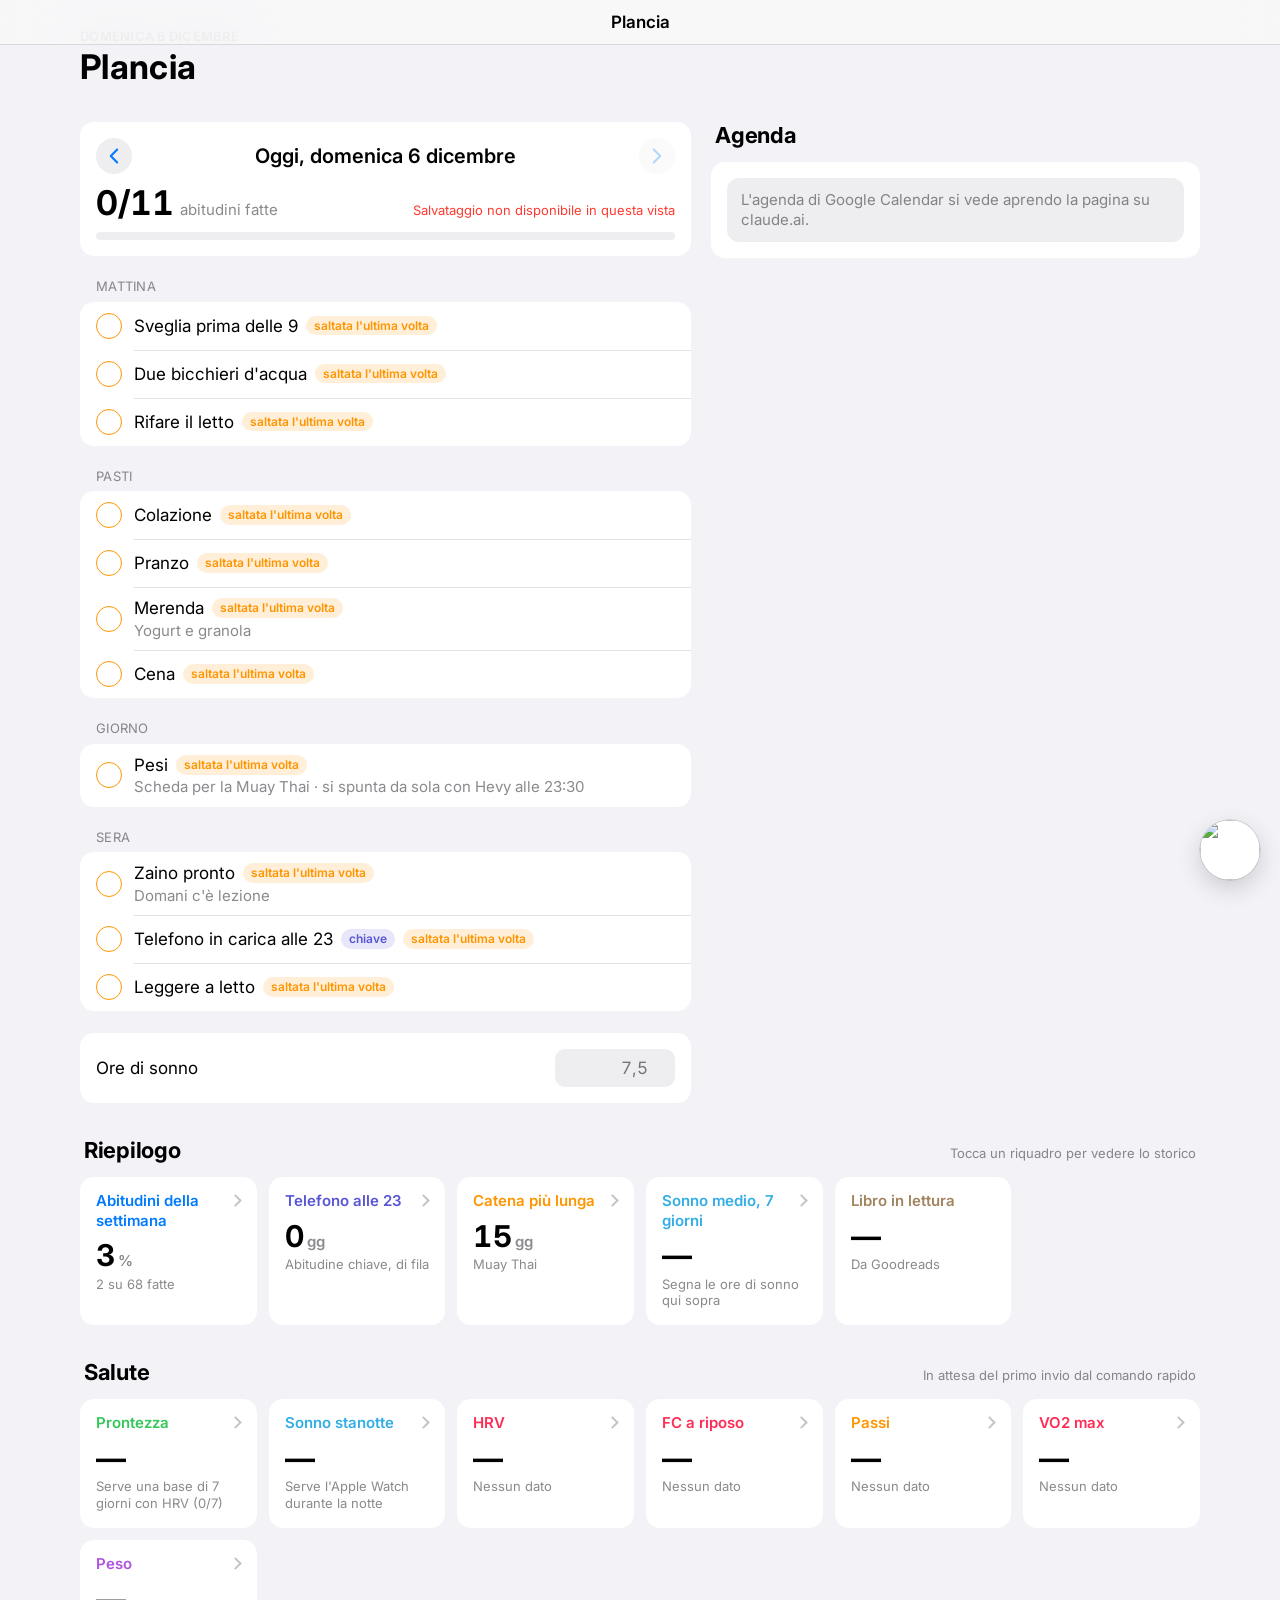
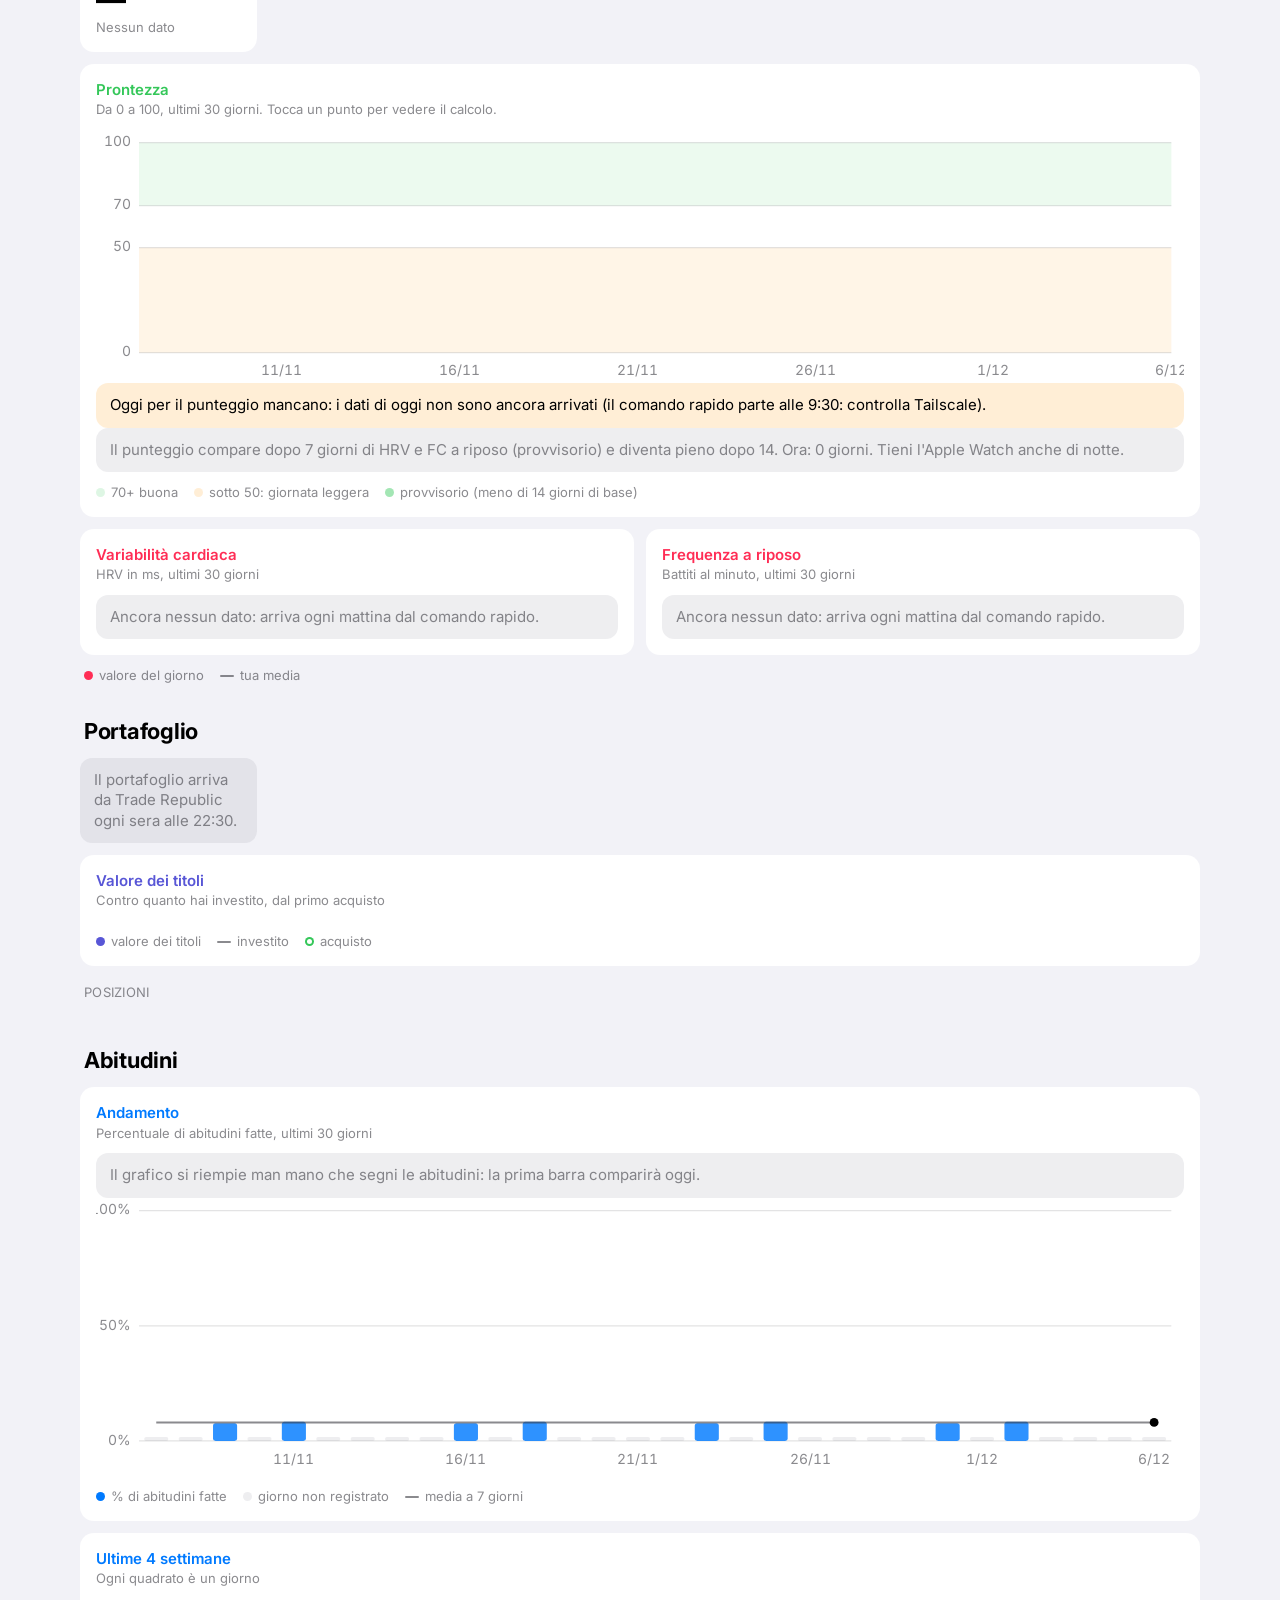
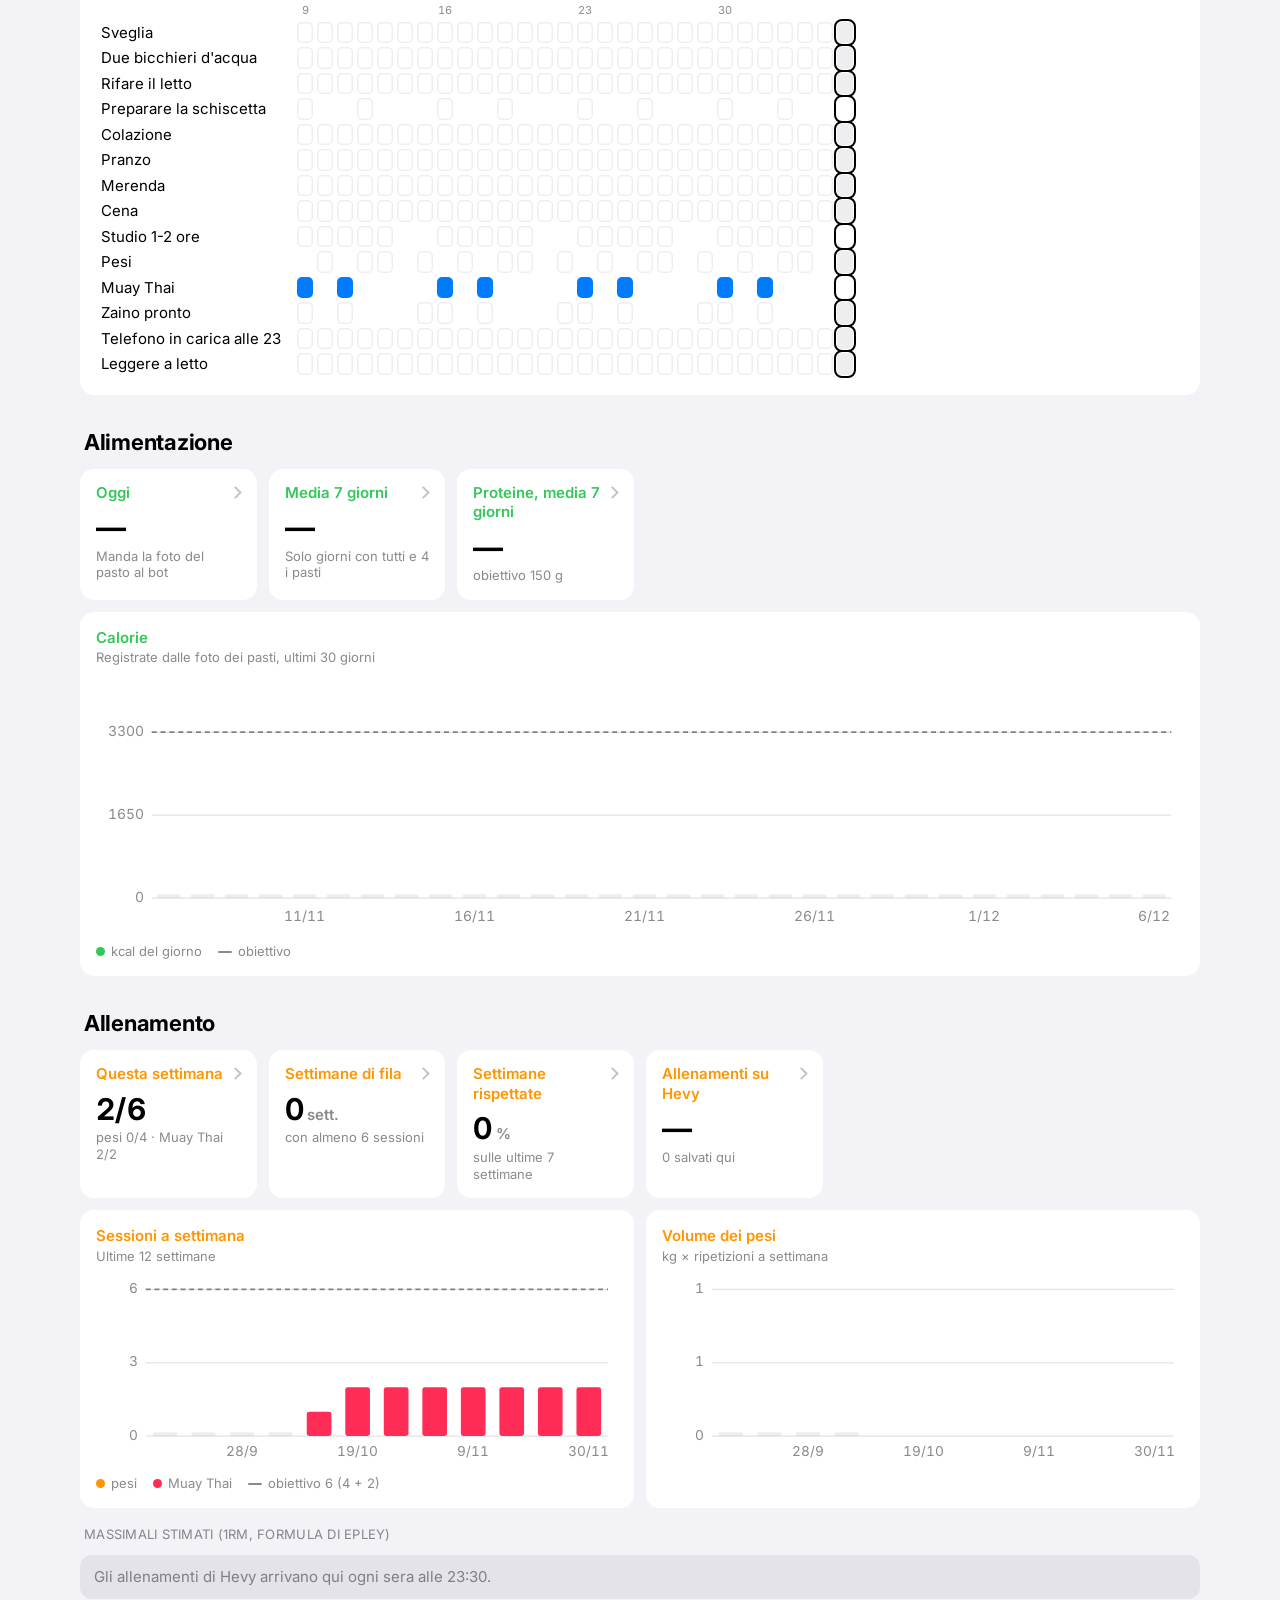
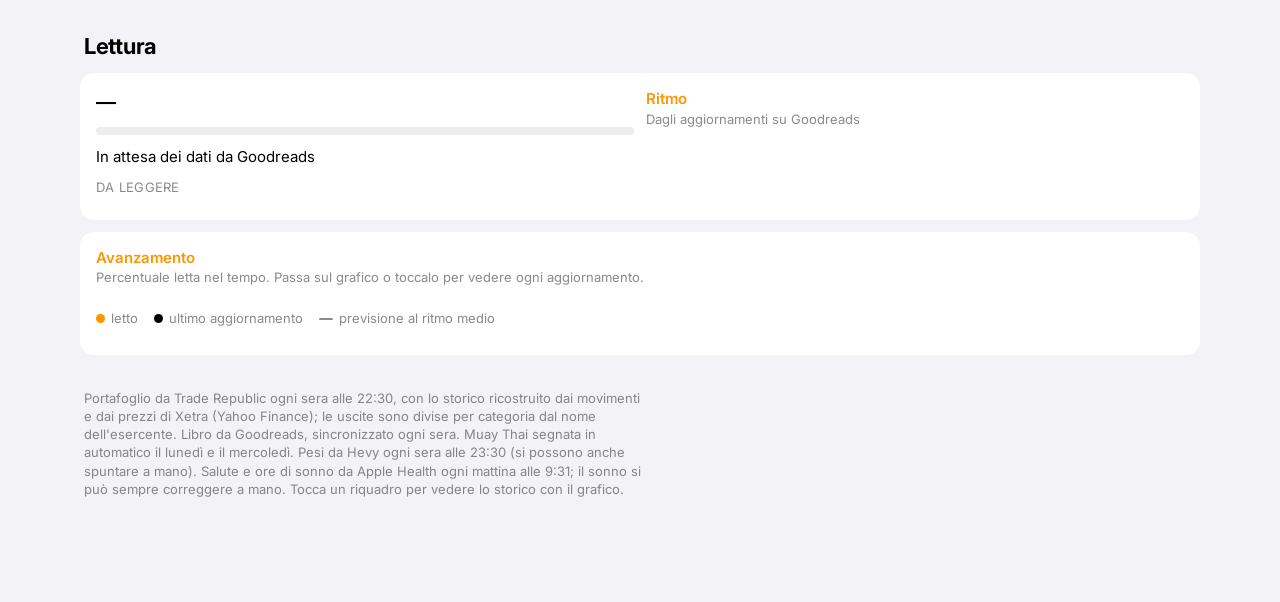
==== server/plancia-sorgente.html @ dc30fe70 "Daneel: iPhone PWA for Claude Code on your own server Chat with streaming, voice, photos, subagents " ====
<!doctype html><html><head><meta charset=utf8><meta name=viewport content="width=device-width,initial-scale=1,viewport-fit=cover"><style>:root{color-scheme:light;box-sizing:border-box;padding-top:env(safe-area-inset-top,0px);padding-bottom:env(safe-area-inset-bottom,0px)}html{scroll-padding-top:env(safe-area-inset-top,0px)}body{margin:0;padding:0;font:14px -apple-system,BlinkMacSystemFont,sans-serif;background:#fff;color:#000}img{max-width:100%}[hidden]:not([hidden=until-found i]){display:none!important}</style></head><body>
<title>Plancia di Gabriele</title>
<meta name="claude:viewport-fit-sides" content="cover">
<link rel="preconnect" href="https://fonts.googleapis.com">
<link rel="preconnect" href="https://fonts.gstatic.com" crossorigin>
<link rel="stylesheet" href="https://fonts.googleapis.com/css2?family=Inter:opsz,wght@14..32,400..700&display=swap">
<style>
/* Layout: iOS "inset grouped" style. Large title, then a section header in Title 2 above each group of
   white cards on the grey grouped background. Each section takes the colour of its Health category. */
:root{
  /* Apple system colours (HIG), light */
  --blue:#007AFF; --green:#34C759; --orange:#FF9500; --red:#FF3B30; --pink:#FF2D55;
  --indigo:#5856D6; --cyan:#32ADE6; --teal:#30B0C7; --brown:#A2845E; --purple:#AF52DE;
  --bg:#F2F2F7;                    /* systemGroupedBackground */
  --surface:#FFFFFF;               /* secondarySystemGroupedBackground */
  --ink:#000000;                   /* label */
  --muted:rgba(60,60,67,.6);       /* secondaryLabel */
  --tertiary:rgba(60,60,67,.3);    /* tertiaryLabel */
  --sep:rgba(60,60,67,.29);        /* separator */
  --line:rgba(60,60,67,.14);       /* chart grid */
  --fill:rgba(118,118,128,.12);    /* tertiarySystemFill */
  --empty:rgba(118,118,128,.12);
  --hover:rgba(118,118,128,.06);
  --bar:rgba(249,249,249,.8);      /* navigation bar material */
  --on-tint:#FFFFFF; --shadow:rgba(0,0,0,.16);
  --accent:var(--blue); --warn:var(--orange);
  --accent-soft:color-mix(in srgb,var(--accent) 16%,transparent);
  --warn-soft:color-mix(in srgb,var(--warn) 16%,transparent);
  /* San Francisco on Apple devices; Inter (closest metrics) elsewhere */
  --f-text:-apple-system,BlinkMacSystemFont,"SF Pro Text","Inter","Segoe UI",system-ui,sans-serif;
  --f-display:-apple-system,BlinkMacSystemFont,"SF Pro Display","Inter","Segoe UI",system-ui,sans-serif;
  --f-rounded:ui-rounded,"SF Pro Rounded",-apple-system,BlinkMacSystemFont,"Inter","Segoe UI",system-ui,sans-serif;
  /* Dynamic Type, size "Large" (default) */
  --t-large:34px; --t-title2:22px; --t-title3:20px; --t-body:17px; --t-callout:16px; --t-sub:15px; --t-foot:13px; --t-cap:12px; --t-cap2:11px;
  --r-card:14px;
}
@media (prefers-color-scheme: dark){:root:not([data-theme="light"]){
  --blue:#0A84FF; --green:#30D158; --orange:#FF9F0A; --red:#FF453A; --pink:#FF375F;
  --indigo:#5E5CE6; --cyan:#64D2FF; --teal:#40CBE0; --brown:#AC8E68; --purple:#BF5AF2;
  --bg:#000000; --surface:#1C1C1E; --ink:#FFFFFF; --muted:rgba(235,235,245,.6); --tertiary:rgba(235,235,245,.3);
  --sep:rgba(84,84,88,.65); --line:rgba(84,84,88,.5); --fill:rgba(118,118,128,.24); --empty:rgba(118,118,128,.24);
  --hover:rgba(118,118,128,.14); --bar:rgba(22,22,24,.78); --on-tint:#FFFFFF; color-scheme:dark}}
:root[data-theme="dark"]{
  --blue:#0A84FF; --green:#30D158; --orange:#FF9F0A; --red:#FF453A; --pink:#FF375F;
  --indigo:#5E5CE6; --cyan:#64D2FF; --teal:#40CBE0; --brown:#AC8E68; --purple:#BF5AF2;
  --bg:#000000; --surface:#1C1C1E; --ink:#FFFFFF; --muted:rgba(235,235,245,.6); --tertiary:rgba(235,235,245,.3);
  --sep:rgba(84,84,88,.65); --line:rgba(84,84,88,.5); --fill:rgba(118,118,128,.24); --empty:rgba(118,118,128,.24);
  --hover:rgba(118,118,128,.14); --bar:rgba(22,22,24,.78); --on-tint:#FFFFFF; color-scheme:dark}

/* category tints: charts and legends read --accent / --warn, so a section recolours by setting them */
.tint-blue{--accent:var(--blue)} .tint-green{--accent:var(--green)} .tint-pink{--accent:var(--pink)}
.tint-orange{--accent:var(--orange)} .tint-brown{--accent:var(--brown)} .tint-cyan{--accent:var(--cyan)}
.tint-gym{--accent:var(--orange); --warn:var(--pink)}
.tint-indigo{--accent:var(--indigo); --warn:var(--muted)}
[class*="tint-"]{--accent-soft:color-mix(in srgb,var(--accent) 16%,transparent); --warn-soft:color-mix(in srgb,var(--warn) 16%,transparent)}

body{background:var(--bg);color:var(--ink);font-family:var(--f-text);font-size:var(--t-body);line-height:1.3;-webkit-font-smoothing:antialiased;-webkit-tap-highlight-color:transparent}
.wrap{max-width:1120px;margin:0 auto;padding-left:max(16px,env(safe-area-inset-left,0px));padding-right:max(16px,env(safe-area-inset-right,0px));padding-block:20px 104px;display:grid;gap:34px}
h1,h2,h3{font-family:var(--f-display);margin:0;text-wrap:balance}
h1{font-size:var(--t-large);font-weight:700;letter-spacing:.011em;line-height:1.2}
h2{font-size:var(--t-title2);font-weight:700;letter-spacing:-.012em;line-height:1.27}
.eyebrow{font-size:var(--t-foot);color:var(--muted);font-weight:400;text-transform:uppercase;letter-spacing:.02em}
.mono{font-variant-numeric:tabular-nums}
.muted{color:var(--muted)}
button,input{font:inherit;color:inherit}
:focus-visible{outline:3px solid color-mix(in srgb,var(--blue) 60%,transparent);outline-offset:2px;border-radius:8px}
@media (prefers-reduced-motion:reduce){*{transition:none!important;animation:none!important}}

/* navigation bar that appears when the large title scrolls away */
.navbar{position:fixed;inset:0 0 auto;z-index:20;padding-top:env(safe-area-inset-top,0px);padding-left:max(16px,env(safe-area-inset-left,0px));padding-right:max(16px,env(safe-area-inset-right,0px));
  display:flex;justify-content:center;background:var(--bar);-webkit-backdrop-filter:saturate(180%) blur(20px);backdrop-filter:saturate(180%) blur(20px);
  box-shadow:0 .5px 0 var(--sep);opacity:0;pointer-events:none;transition:opacity .2s}
.navbar.on{opacity:1}
.navbar span{line-height:44px;font-size:var(--t-body);font-weight:600}

header.top{display:grid;gap:2px;padding-top:8px}
header.top .kicker{font-size:var(--t-foot);font-weight:600;color:var(--muted);text-transform:uppercase;letter-spacing:.02em}

/* sections: header outside, cards inside */
.sec{display:grid;gap:12px;min-width:0}
.sec-head{display:flex;justify-content:space-between;align-items:baseline;gap:12px;flex-wrap:wrap;padding-inline:4px}
.card{background:var(--surface);border-radius:var(--r-card);padding:16px;display:grid;gap:12px;align-content:start;min-width:0}
.card-title{display:grid;gap:2px}
.card-title b{font-size:var(--t-sub);font-weight:600;color:var(--accent)}
.card-title span{font-size:var(--t-foot);color:var(--muted)}
.grid2{display:grid;grid-template-columns:minmax(0,1fr) minmax(0,1fr);gap:12px}
@media (max-width:720px){.grid2{grid-template-columns:1fr}}
.panel-head{display:flex;justify-content:space-between;align-items:baseline;gap:12px;flex-wrap:wrap}

/* today */
.grid-today{display:grid;grid-template-columns:minmax(0,1.25fr) minmax(0,1fr);gap:20px;align-items:start}
@media (max-width:820px){.grid-today{grid-template-columns:1fr}}
.col{display:grid;gap:22px;min-width:0}
.daybar{display:flex;align-items:center;gap:8px}
.daybar .date{font-family:var(--f-display);font-size:var(--t-title3);font-weight:600;flex:1;min-width:0;text-align:center;text-wrap:balance}
.nav{border:0;background:var(--fill);color:var(--blue);border-radius:50%;width:36px;height:36px;cursor:pointer;display:grid;place-items:center;flex:none}
.nav:disabled{opacity:.3;cursor:default}
.nav:not(:disabled):active{transform:scale(.94)}
.today-btn{border:0;background:color-mix(in srgb,var(--blue) 15%,transparent);color:var(--blue);border-radius:999px;padding:7px 14px;cursor:pointer;font-size:var(--t-sub);font-weight:600;flex:none}
.score{display:flex;align-items:baseline;gap:6px}
.score .big{font-family:var(--f-rounded);font-size:var(--t-large);font-weight:700;line-height:1;font-variant-numeric:tabular-nums}
.score .muted{font-size:var(--t-sub)}
.meter{height:8px;border-radius:4px;background:var(--empty);overflow:hidden}
.meter span{display:block;height:100%;border-radius:4px;background:var(--accent);transition:width .35s cubic-bezier(.2,.8,.2,1)}

/* habits: Reminders-style inset grouped lists */
#habits{display:grid;gap:22px}
.group{display:grid}
.group > .eyebrow{padding:0 16px 7px}
.habit{position:relative;display:grid;grid-template-columns:26px minmax(0,1fr) auto;gap:12px;align-items:center;min-height:48px;padding:10px 16px;
  border:0;border-radius:0;background:var(--surface);cursor:pointer;user-select:none;text-align:left;width:100%;font-size:var(--t-body)}
.group > .eyebrow + .habit{border-top-left-radius:var(--r-card);border-top-right-radius:var(--r-card)}
.group > .habit:last-child{border-bottom-left-radius:var(--r-card);border-bottom-right-radius:var(--r-card)}
.habit + .habit::before{content:"";position:absolute;top:0;left:54px;right:0;height:1px;background:var(--sep);transform:scaleY(.5);transform-origin:top}
@media (hover:hover){.habit:hover{background:color-mix(in srgb,var(--surface) 94%,var(--ink))}}
.habit:active{background:color-mix(in srgb,var(--surface) 88%,var(--ink))}
.habit .box{width:24px;height:24px;border-radius:50%;border:1.5px solid var(--tertiary);display:grid;place-items:center;transition:background .15s,border-color .15s,transform .15s}
.habit[aria-pressed="true"] .box{background:var(--blue);border-color:var(--blue);animation:pop .25s ease-out}
.habit[aria-pressed="true"] .box::after{content:"";width:6px;height:11px;border:solid var(--on-tint);border-width:0 2.2px 2.2px 0;transform:translate(0,-1px) rotate(45deg)}
.habit[aria-pressed="true"] .lbl{color:var(--muted)}
@keyframes pop{50%{transform:scale(1.15)}}
.habit .lbl{min-width:0}
.habit .lbl small{display:block;color:var(--muted);font-size:var(--t-sub);margin-top:1px}
.habit .streak{font-size:var(--t-sub);color:var(--muted);white-space:nowrap;font-variant-numeric:tabular-nums}
.habit.twice .box{border-color:var(--orange)}
.flag{display:inline-block;font-size:var(--t-cap);font-weight:600;color:var(--orange);background:color-mix(in srgb,var(--orange) 15%,transparent);padding:2px 8px;border-radius:999px;margin-left:8px;white-space:nowrap;vertical-align:2px}
.tag-key{display:inline-block;font-size:var(--t-cap);font-weight:600;color:var(--indigo);background:color-mix(in srgb,var(--indigo) 14%,transparent);padding:2px 8px;border-radius:999px;margin-left:8px;vertical-align:2px}

.inputs{display:grid;gap:4px}
.field{display:grid;grid-template-columns:minmax(0,1fr) 120px;align-items:center;gap:4px 12px}
.field label{font-size:var(--t-body)}
.field input{box-sizing:border-box;border:0;background:var(--fill);border-radius:10px;padding:8px 12px;width:100%;text-align:right;font-variant-numeric:tabular-nums}
.field small{grid-column:1/-1;font-size:var(--t-foot);color:var(--muted)}
.field small:empty{display:none}

/* agenda: Calendar-style day list */
.agenda{display:grid;max-height:560px;overflow:auto}
.ev{position:relative;display:grid;grid-template-columns:62px minmax(0,1fr);gap:10px;padding:10px 4px;text-decoration:none;color:inherit;border-radius:10px}
.ev + .ev::before{content:"";position:absolute;top:0;left:76px;right:0;height:1px;background:var(--sep);transform:scaleY(.5)}
@media (hover:hover){.ev:hover{background:var(--hover)}}
.ev .t{font-size:var(--t-sub);color:var(--muted);padding-top:1px;font-variant-numeric:tabular-nums;text-align:right}
.ev .s{min-width:0;overflow-wrap:anywhere;font-weight:600;font-size:var(--t-sub);border-left:3px solid var(--blue);padding-left:10px}
.ev .s small{display:block;color:var(--muted);font-size:var(--t-foot);font-weight:400;margin-top:1px}
.ev.past{opacity:.45}
.ev.now{background:color-mix(in srgb,var(--blue) 12%,transparent)}
.ev.now .t{color:var(--blue);font-weight:600}
.note{font-size:var(--t-sub);color:var(--muted);background:var(--fill);border-radius:12px;padding:12px 14px;margin:0;line-height:1.35}
.note.warn{color:var(--ink);background:var(--warn-soft)}
.note button{margin-top:8px;border:0;background:color-mix(in srgb,var(--blue) 15%,transparent);color:var(--blue);font-weight:600;border-radius:999px;padding:6px 14px;cursor:pointer}

/* summary tiles: Health "Riepilogo" cards */
.tiles{display:grid;grid-template-columns:repeat(auto-fill,minmax(168px,1fr));gap:12px}
.tile{--tint:var(--accent);background:var(--surface);border-radius:var(--r-card);padding:14px 16px 16px;display:grid;gap:4px;align-content:start;min-width:0}
.tile .eyebrow{text-transform:none;letter-spacing:0;font-size:var(--t-sub);font-weight:600;color:var(--tint)}
.tile .v{display:flex;align-items:baseline;gap:3px;flex-wrap:wrap;margin-top:6px}
.tile .num{font-family:var(--f-rounded);font-size:30px;font-weight:700;line-height:1.05;font-variant-numeric:tabular-nums;letter-spacing:.01em}
.tile .unit{font-family:var(--f-rounded);font-size:var(--t-sub);font-weight:600;color:var(--muted)}
.tile .d{font-size:var(--t-foot);color:var(--muted);overflow-wrap:anywhere}
.tile .d.good{color:var(--green)} .tile .d.bad{color:var(--orange)}

.calc{display:grid;gap:10px;background:var(--fill);border-radius:12px;padding:12px 14px}
.calc:empty{display:none}
.calc table{border-collapse:collapse;font-size:var(--t-foot);width:100%;font-variant-numeric:tabular-nums}
.calc th,.calc td{text-align:right;padding:6px 8px;border-bottom:.5px solid var(--sep);white-space:nowrap}
.calc th:first-child,.calc td:first-child{text-align:left}
.calc th{font-weight:600;color:var(--muted);font-size:var(--t-cap)}
.calc .tot td{font-weight:700;border-bottom:none}
.calc .pos{color:var(--green)} .calc .neg{color:var(--orange)}
.calc-wrap{overflow-x:auto}
#readChart circle.hit{cursor:pointer}

.chart-wrap{overflow-x:auto}
.chart-wrap svg text, .heat svg text{fill:var(--muted);font-family:var(--f-text);font-size:var(--t-cap2);font-variant-numeric:tabular-nums}
.legend{display:flex;gap:6px 16px;flex-wrap:wrap;font-size:var(--t-foot);color:var(--muted)}
.legend i{display:inline-block;width:9px;height:9px;border-radius:50%;margin-right:6px;vertical-align:0}

.heat{overflow-x:auto}
.heat table{border-collapse:separate;border-spacing:4px;font-size:var(--t-sub)}
.heat th{font-weight:400;text-align:left;padding-right:12px;white-space:nowrap;color:var(--ink)}
.heat td{width:16px;height:16px;min-width:16px;border-radius:5px;background:var(--empty);padding:0}
.heat td.done{background:var(--accent)}
.heat td.miss{background:transparent;box-shadow:inset 0 0 0 1.5px var(--fill)}
.heat td.na{background:transparent}
.heat td.sel{outline:2px solid var(--ink);outline-offset:1px}
.heat thead td{background:transparent;font-size:var(--t-cap2);color:var(--muted);text-align:center;height:auto;font-variant-numeric:tabular-nums}

.title{font-family:var(--f-display);font-size:var(--t-title3);font-weight:600}
.bar{height:8px;border-radius:4px;background:var(--empty);overflow:hidden}
.bar span{display:block;height:100%;border-radius:4px;background:var(--accent)}
.queue{display:flex;flex-wrap:wrap;gap:6px}
.queue span{font-size:var(--t-foot);background:var(--fill);border-radius:999px;padding:4px 10px;color:var(--ink)}
.status{font-size:var(--t-foot);color:var(--muted)}
.status.err{color:var(--red)}
.food{display:grid;gap:10px}
.food:empty{display:none}
.food .row{display:flex;justify-content:space-between;gap:10px;align-items:baseline;flex-wrap:wrap;font-size:var(--t-sub)}
.food .row .eyebrow{text-transform:none;letter-spacing:0;font-size:var(--t-sub);font-weight:600;color:var(--green)}
.food .meter span{background:var(--green)}
.food .meals{display:grid;gap:4px;font-size:var(--t-foot);color:var(--muted)}
.food .meals div{display:flex;justify-content:space-between;gap:10px}
.food .meals span:first-child{min-width:0;overflow-wrap:anywhere}
.lifts{display:grid;grid-template-columns:repeat(auto-fill,minmax(240px,1fr));gap:12px}
.lift{background:var(--surface);border-radius:var(--r-card);padding:12px 16px;display:grid;grid-template-columns:minmax(0,1fr) auto;gap:2px 10px;align-items:center}
.lift .n{font-weight:600;font-size:var(--t-sub);overflow-wrap:anywhere}
.lift .k{font-family:var(--f-rounded);font-weight:700;font-size:var(--t-title3);text-align:right;font-variant-numeric:tabular-nums}
.lift .s{font-size:var(--t-foot);color:var(--muted)}
.lift .up{color:var(--green)} .lift .down{color:var(--orange)}
.lifts .note{grid-column:1/-1}
footer{font-size:var(--t-foot);color:var(--muted);padding-inline:4px;line-height:1.4;max-width:70ch}

/* floating button of the Telegram bot, bottom right, and its panel */
.fab{position:fixed;z-index:30;right:calc(20px + env(safe-area-inset-right,0px));bottom:calc(20px + env(safe-area-inset-bottom,0px));
  width:60px;height:60px;border-radius:50%;border:0;padding:0;cursor:pointer;overflow:hidden;background:var(--surface);
  box-shadow:0 8px 24px var(--shadow),0 0 0 .5px var(--sep);transition:transform .2s cubic-bezier(.2,.8,.2,1)}
.fab img{width:100%;height:100%;display:block}
.fab:active{transform:scale(.92)}
.fab[aria-expanded="true"]{transform:scale(.92)}
.chat{position:fixed;z-index:31;right:calc(20px + env(safe-area-inset-right,0px));bottom:calc(92px + env(safe-area-inset-bottom,0px));width:min(360px,calc(100vw - 40px));
  background:var(--bar);-webkit-backdrop-filter:saturate(180%) blur(24px);backdrop-filter:saturate(180%) blur(24px);
  border-radius:22px;box-shadow:0 16px 48px var(--shadow),0 0 0 .5px var(--sep);padding:16px;display:grid;gap:14px;
  transform-origin:bottom right;animation:sheet .22s cubic-bezier(.2,.8,.2,1)}
@media (max-width:520px){.chat{left:max(12px,env(safe-area-inset-left,0px));right:max(12px,env(safe-area-inset-right,0px));width:auto}}
@keyframes sheet{from{opacity:0;transform:scale(.9) translateY(8px)}}
.chat-head{display:grid;grid-template-columns:44px minmax(0,1fr) 30px;gap:12px;align-items:center}
.chat-head .ava{width:44px;height:44px;border-radius:50%;display:block}
.chat-head b{display:block;font-size:var(--t-body);font-weight:600}
.chat-head span{font-size:var(--t-foot);color:var(--muted)}
.chat .x{width:30px;height:30px;border-radius:50%;border:0;background:var(--fill);color:var(--muted);cursor:pointer;display:grid;place-items:center}
.bubble{margin:0;justify-self:start;max-width:92%;background:var(--fill);border-radius:18px 18px 18px 6px;padding:10px 14px;font-size:var(--t-sub);line-height:1.35}
.cta{display:block;text-align:center;text-decoration:none;background:var(--blue);color:var(--on-tint);font-weight:600;font-size:var(--t-body);border-radius:14px;padding:13px 16px}
.cta:active{opacity:.8}
.chat small{font-size:var(--t-foot);color:var(--muted);text-align:center}

/* tappable tiles open a sheet with the history of that value */
.tile.tap,.lift.tap{cursor:pointer;position:relative;transition:transform .12s}
.tile.tap::after{content:"";position:absolute;top:19px;right:17px;width:7px;height:7px;border:solid var(--tertiary);border-width:2px 2px 0 0;transform:rotate(45deg)}
.tile.tap .eyebrow{padding-right:16px}
.tile.tap:active,.lift.tap:active{transform:scale(.98)}
@media (hover:hover){.tile.tap:hover,.lift.tap:hover{background:color-mix(in srgb,var(--surface) 94%,var(--ink))}}
.sheet-back{position:fixed;inset:0;z-index:40;background:rgba(0,0,0,.4);display:grid;place-items:center;padding:16px;animation:fade .18s ease-out}
@keyframes fade{from{opacity:0}}
.sheet{background:var(--surface);border-radius:20px;width:min(720px,100%);max-height:calc(100dvh - 32px);overflow:auto;padding:18px 18px 20px;display:grid;gap:14px;align-content:start;box-shadow:0 16px 48px var(--shadow);animation:sheet .22s cubic-bezier(.2,.8,.2,1)}
@media (max-width:600px){.sheet-back{place-items:end stretch;padding:0}.sheet{border-radius:20px 20px 0 0;max-height:90dvh;padding-bottom:calc(20px + env(safe-area-inset-bottom,0px))}}
.sheet-head{display:grid;grid-template-columns:minmax(0,1fr) 30px;gap:12px;align-items:start}
.sheet-head h2{color:var(--accent)}
.sheet .x{width:30px;height:30px;border-radius:50%;border:0;background:var(--fill);color:var(--muted);cursor:pointer;display:grid;place-items:center}
.seg{display:flex;background:var(--fill);border-radius:9px;padding:2px;justify-self:start;max-width:100%}
.seg button{border:0;background:transparent;padding:6px 14px;border-radius:7px;font-size:var(--t-foot);font-weight:600;cursor:pointer;color:var(--ink)}
.seg button[aria-pressed="true"]{background:var(--surface);box-shadow:0 1px 3px var(--shadow)}
.stats{display:grid;grid-template-columns:repeat(auto-fit,minmax(118px,1fr));gap:8px}
.stat{background:var(--fill);border-radius:12px;padding:10px 12px;display:grid;gap:2px;min-width:0}
.stat b{font-family:var(--f-rounded);font-size:var(--t-title3);font-weight:700;font-variant-numeric:tabular-nums;overflow-wrap:anywhere}
.stat span{font-size:var(--t-cap);color:var(--muted)}
#detailChart rect.hit{cursor:pointer}
#detailInfo{margin:0}
.pf-tip{position:absolute;top:4px;z-index:2;pointer-events:none;background:var(--surface);border-radius:10px;padding:8px 10px;
  box-shadow:0 4px 16px var(--shadow),0 0 0 .5px var(--sep);display:grid;gap:2px;font-size:var(--t-foot);font-variant-numeric:tabular-nums;white-space:nowrap}
.pf-tip b{font-weight:600;color:var(--ink)} .pf-tip span{color:var(--muted)}
.pf-tip .up{color:var(--green)} .pf-tip .down{color:var(--orange)}

/* money in and out: donut of the spending by category, legend beside it, details in a sheet */
.stat.in b{color:var(--green)} .stat.out b{color:var(--orange)}
.sp-body{display:grid;grid-template-columns:200px minmax(0,1fr);gap:20px;align-items:center}
@media (max-width:560px){.sp-body{grid-template-columns:1fr;justify-items:center}}
#spPie svg{width:200px;height:200px;display:block}
#spPie path,#spPie circle.sl{cursor:pointer;transition:opacity .15s}
@media (hover:hover){#spPie svg:hover path:not(:hover){opacity:.55}}
#spPie .c1{fill:var(--ink);font-family:var(--f-rounded);font-size:22px;font-weight:700;font-variant-numeric:tabular-nums}
#spPie .c2{fill:var(--muted);font-family:var(--f-text);font-size:12px}
.sp-leg{display:grid;width:100%;min-width:0}
.sp-row{display:grid;grid-template-columns:10px minmax(0,1fr) auto 3.2em;gap:10px;align-items:center;padding:7px 6px;border:0;background:none;
  text-align:left;cursor:pointer;border-radius:8px;font-size:var(--t-sub);width:100%;font-variant-numeric:tabular-nums}
@media (hover:hover){.sp-row:hover{background:var(--hover)}}
.sp-row i{width:10px;height:10px;border-radius:50%}
.sp-row span{min-width:0;overflow-wrap:anywhere}
.sp-row .p{color:var(--muted);font-size:var(--t-foot);text-align:right}
.sp-more{justify-self:start}
.sp-list{display:grid}
.sp-list h3{font-size:var(--t-foot);font-weight:400;color:var(--muted);text-transform:uppercase;letter-spacing:.02em;margin:14px 6px 4px}
.sp-cat{border-top:.5px solid var(--sep)}
.sp-cat summary{list-style:none}
.sp-cat summary::-webkit-details-marker{display:none}
.sp-cat summary .sp-row{pointer-events:none}
.sp-cat summary{cursor:pointer;border-radius:8px}
@media (hover:hover){.sp-cat summary:hover{background:var(--hover)}}
.sp-cat[open] summary .p::after{content:" ▴"} .sp-cat:not([open]) summary .p::after{content:" ▾"}
.sp-tx{display:grid;grid-template-columns:3.6em minmax(0,1fr) auto;gap:10px;font-size:var(--t-foot);padding:5px 6px 5px 26px;color:var(--muted);font-variant-numeric:tabular-nums}
.sp-tx b{font-weight:400;color:var(--ink);overflow-wrap:anywhere}
.sp-tx .pos{color:var(--green)}
.sp-month summary{padding:10px 6px 4px}
.sp-mhead{display:flex;justify-content:space-between;align-items:baseline;gap:10px;flex-wrap:wrap;font-size:var(--t-sub)}
.sp-month[open] .sp-mhead b::after{content:" ▴";color:var(--muted)} .sp-month:not([open]) .sp-mhead b::after{content:" ▾";color:var(--muted)}
.sp-month .calc-wrap{margin-top:8px}
</style>

<div class="navbar" id="navbar" aria-hidden="true"><span>Plancia</span></div>

<div class="wrap">
  <header class="top">
    <span class="kicker" id="headDate"></span>
    <h1 id="bigTitle">Plancia</h1>
  </header>

  <section class="grid-today tint-blue" aria-label="Oggi">
    <div class="col">
      <div class="card">
        <div class="daybar">
          <button class="nav" id="prev" aria-label="Giorno precedente"><svg viewBox="0 0 12 20" width="10" height="16" aria-hidden="true"><path d="M10 2 2 10l8 8" fill="none" stroke="currentColor" stroke-width="2.6" stroke-linecap="round" stroke-linejoin="round"/></svg></button>
          <span class="date" id="dateLabel">—</span>
          <button class="nav" id="next" aria-label="Giorno successivo"><svg viewBox="0 0 12 20" width="10" height="16" aria-hidden="true"><path d="m2 2 8 8-8 8" fill="none" stroke="currentColor" stroke-width="2.6" stroke-linecap="round" stroke-linejoin="round"/></svg></button>
        </div>
        <div class="panel-head">
          <div class="score"><span class="big" id="dayScore">0/0</span><span class="muted">abitudini fatte</span></div>
          <button class="today-btn" id="todayBtn" hidden>Torna a oggi</button>
          <span class="status" id="saveStatus">Collegamento al salvataggio…</span>
        </div>
        <div class="meter"><span id="dayMeter" style="width:0"></span></div>
      </div>
      <div id="habits"></div>
      <div id="foodDay" class="card food"></div>
      <div class="card inputs">
        <div class="field"><label for="sleepIn">Ore di sonno</label><input id="sleepIn" type="number" min="0" max="14" step="0.25" inputmode="decimal" placeholder="7,5"><small id="sleepSrc"></small></div>
      </div>
    </div>

    <div class="sec">
      <div class="sec-head"><h2>Agenda</h2><span class="status" id="calStatus"></span></div>
      <div class="card"><div id="agenda" class="agenda"><p class="note">Carico gli eventi da Google Calendar…</p></div></div>
    </div>
  </section>

  <section class="sec" aria-label="Riepilogo">
    <div class="sec-head"><h2>Riepilogo</h2><span class="status">Tocca un riquadro per vedere lo storico</span></div>
    <div class="tiles" id="tiles"></div>
  </section>

  <section class="sec tint-pink" aria-label="Salute">
    <div class="sec-head"><h2>Salute</h2><span class="status" id="healthSync"></span></div>
    <div class="tiles" id="healthTiles"></div>
    <div class="card tint-green">
      <div class="card-title"><b>Prontezza</b><span>Da 0 a 100, ultimi 30 giorni. Tocca un punto per vedere il calcolo.</span></div>
      <div class="chart-wrap" id="readChart"></div>
      <div class="legend"><span><i style="background:var(--accent-soft)"></i>70+ buona</span><span><i style="background:var(--warn-soft)"></i>sotto 50: giornata leggera</span><span><i style="background:var(--accent);opacity:.45"></i>provvisorio (meno di 14 giorni di base)</span></div>
      <div class="calc" id="readDetail"></div>
    </div>
    <div class="grid2">
      <div class="card">
        <div class="card-title"><b>Variabilità cardiaca</b><span>HRV in ms, ultimi 30 giorni</span></div>
        <div class="chart-wrap" id="hrvChart"></div>
      </div>
      <div class="card">
        <div class="card-title"><b>Frequenza a riposo</b><span>Battiti al minuto, ultimi 30 giorni</span></div>
        <div class="chart-wrap" id="rhrChart"></div>
      </div>
    </div>
    <div class="legend" style="padding-inline:4px"><span><i style="background:var(--accent)"></i>valore del giorno</span><span><i style="background:var(--muted);width:14px;height:2px;border-radius:1px;vertical-align:3px"></i>tua media</span></div>
  </section>

  <section class="sec tint-indigo" aria-label="Portafoglio">
    <div class="sec-head"><h2>Portafoglio</h2><span class="status" id="pfSync"></span></div>
    <div class="tiles" id="pfTiles"></div>
    <div class="card" id="pfNoteCard" hidden>
      <div class="card-title"><b id="pfNoteTitle">Commento di Daneel</b><span id="pfNoteDate"></span></div>
      <p class="note" id="pfNote" style="color:var(--ink);white-space:pre-line"></p>
    </div>
    <div class="card" id="spCard" hidden>
      <div class="card-title"><b>Movimenti: entrate e uscite</b><span>Trade Republic e Revolut insieme: dove vanno i soldi (carta, prelievi, bonifici, amici) e i conti del mese. Tocca una fetta per il dettaglio.</span></div>
      <div class="seg" id="spConto" role="group" aria-label="Conto"></div>
      <div class="daybar">
        <button class="nav" id="spPrev" aria-label="Periodo precedente"><svg viewBox="0 0 12 20" width="10" height="16" aria-hidden="true"><path d="M10 2 2 10l8 8" fill="none" stroke="currentColor" stroke-width="2.6" stroke-linecap="round" stroke-linejoin="round"/></svg></button>
        <span class="date" id="spLabel">—</span>
        <button class="nav" id="spNext" aria-label="Periodo successivo"><svg viewBox="0 0 12 20" width="10" height="16" aria-hidden="true"><path d="m2 2 8 8-8 8" fill="none" stroke="currentColor" stroke-width="2.6" stroke-linecap="round" stroke-linejoin="round"/></svg></button>
      </div>
      <div class="stats" id="spStats"></div>
      <div class="sp-body"><div id="spPie"></div><div class="sp-leg" id="spLeg"></div></div>
      <span class="status" id="spNote"></span>
      <button class="today-btn sp-more" id="spMore" type="button">Vedi dettagli</button>
      <details class="sp-cat sp-month" id="spMonthBox">
        <summary><span class="sp-mhead"><b>Conti del mese</b><span class="status" id="spMonthSub">rendimento, depositi, interessi, commissioni</span></span></summary>
        <div class="calc-wrap"><div class="calc" id="pfMonth"></div></div>
      </details>
    </div>
    <div class="card">
      <div class="card-title"><b>Valore dei titoli</b><span>Contro quanto hai investito, dal primo acquisto</span></div>
      <div class="chart-wrap" id="pfChart"></div>
      <div class="legend"><span><i style="background:var(--accent)"></i>valore dei titoli</span><span><i style="background:var(--muted);width:14px;height:2px;border-radius:1px;vertical-align:3px"></i>investito</span><span><i style="background:var(--surface);box-shadow:inset 0 0 0 2px var(--green)"></i>acquisto</span></div>
    </div>
    <div class="sec-head" style="margin-top:6px"><span class="eyebrow">Posizioni</span></div>
    <div id="pfPos" class="lifts"></div>
  </section>

  <section class="sec tint-blue" aria-label="Andamento">
    <div class="sec-head"><h2>Abitudini</h2></div>
    <div class="card">
      <div class="card-title"><b>Andamento</b><span>Percentuale di abitudini fatte, ultimi 30 giorni</span></div>
      <div class="chart-wrap" id="chart"></div>
      <div class="legend"><span><i style="background:var(--accent)"></i>% di abitudini fatte</span><span><i style="background:var(--empty)"></i>giorno non registrato</span><span><i style="background:var(--muted);width:14px;height:2px;border-radius:1px;vertical-align:3px"></i>media a 7 giorni</span></div>
    </div>
    <div class="card">
      <div class="card-title"><b>Ultime 4 settimane</b><span>Ogni quadrato è un giorno</span></div>
      <div class="heat" id="heat"></div>
    </div>
  </section>

  <section class="sec tint-green" aria-label="Alimentazione">
    <div class="sec-head"><h2>Alimentazione</h2></div>
    <div class="tiles" id="foodTiles"></div>
    <div class="card">
      <div class="card-title"><b>Calorie</b><span>Registrate dalle foto dei pasti, ultimi 30 giorni</span></div>
      <div class="chart-wrap" id="foodChart"></div>
      <div class="legend"><span><i style="background:var(--accent)"></i>kcal del giorno</span><span><i style="background:var(--muted);width:14px;height:2px;border-radius:1px;vertical-align:3px"></i>obiettivo</span></div>
    </div>
  </section>

  <section class="sec tint-gym" aria-label="Palestra">
    <div class="sec-head"><h2>Allenamento</h2><span class="status" id="gymSync"></span></div>
    <div class="tiles" id="gymTiles"></div>
    <div class="grid2">
      <div class="card">
        <div class="card-title"><b>Sessioni a settimana</b><span>Ultime 12 settimane</span></div>
        <div class="chart-wrap" id="gymWeeks"></div>
        <div class="legend"><span><i style="background:var(--accent)"></i>pesi</span><span><i style="background:var(--warn)"></i>Muay Thai</span><span><i style="background:var(--muted);width:14px;height:2px;border-radius:1px;vertical-align:3px"></i>obiettivo 6 (4 + 2)</span></div>
      </div>
      <div class="card">
        <div class="card-title"><b>Volume dei pesi</b><span>kg × ripetizioni a settimana</span></div>
        <div class="chart-wrap" id="gymVolume"></div>
      </div>
    </div>
    <div class="sec-head" style="margin-top:6px"><span class="eyebrow">Massimali stimati (1RM, formula di Epley)</span></div>
    <div id="gymLifts" class="lifts"></div>
  </section>

  <section class="sec tint-orange" aria-label="Lettura">
    <div class="sec-head"><h2>Lettura</h2><span class="status" id="bookSync"></span></div>
    <div class="card">
      <div class="daybar" id="bookNav" hidden>
        <button class="nav" id="bookPrev" aria-label="Libro letto prima"><svg viewBox="0 0 12 20" width="10" height="16" aria-hidden="true"><path d="M10 2 2 10l8 8" fill="none" stroke="currentColor" stroke-width="2.6" stroke-linecap="round" stroke-linejoin="round"/></svg></button>
        <span class="date" id="bookNavLabel" style="font-size:var(--t-sub)"></span>
        <button class="nav" id="bookNext" aria-label="Libro successivo"><svg viewBox="0 0 12 20" width="10" height="16" aria-hidden="true"><path d="m2 2 8 8-8 8" fill="none" stroke="currentColor" stroke-width="2.6" stroke-linecap="round" stroke-linejoin="round"/></svg></button>
      </div>
      <div class="grid2">
        <div style="display:grid;gap:12px;align-content:start">
          <div><div class="title" id="bookTitle">—</div><div class="muted" id="bookAuthor" style="font-size:var(--t-sub)"></div></div>
          <div class="bar"><span id="bookBar" style="width:0"></span></div>
          <div class="mono" id="bookPct" style="font-size:var(--t-sub)">In attesa dei dati da Goodreads</div>
          <div style="display:grid;gap:8px" id="bookQueueWrap"><span class="eyebrow">Da leggere</span><div class="queue" id="bookQueue"></div></div>
        </div>
        <div style="display:grid;gap:8px;align-content:start">
          <div class="card-title"><b>Ritmo</b><span>Dagli aggiornamenti su Goodreads</span></div>
          <div class="stats" id="bookStats"></div>
        </div>
      </div>
    </div>
    <div class="card">
      <div class="card-title"><b>Avanzamento</b><span>Percentuale letta nel tempo. Passa sul grafico o toccalo per vedere ogni aggiornamento.</span></div>
      <div class="chart-wrap" id="pagesChart" tabindex="0" aria-label="Grafico dell'avanzamento: usa le frecce per scorrere gli aggiornamenti"></div>
      <div class="legend"><span><i style="background:var(--accent)"></i>letto</span><span><i style="background:var(--ink)"></i>ultimo aggiornamento</span><span><i style="background:var(--muted);width:14px;height:2px;border-radius:1px;vertical-align:3px"></i>previsione al ritmo medio</span></div>
      <div class="muted" id="pagesSum" style="font-size:var(--t-foot)"></div>
    </div>
  </section>

  <footer>Portafoglio da Trade Republic ogni sera alle 22:30, con lo storico ricostruito dai movimenti e dai prezzi di Xetra (Yahoo Finance); le uscite sono divise per categoria dal nome dell'esercente. Libro da Goodreads, sincronizzato ogni sera. Muay Thai segnata in automatico il lunedì e il mercoledì. Pesi da Hevy ogni sera alle 23:30 (si possono anche spuntare a mano). Salute e ore di sonno da Apple Health ogni mattina alle 9:31; il sonno si può sempre correggere a mano. Tocca un riquadro per vedere lo storico con il grafico.</footer>
</div>

<button class="fab" id="botFab" type="button" aria-label="Daneel, il bot di Telegram" aria-expanded="false" aria-controls="botPanel"><img src="icona-192.png" alt=""></button>
<div class="chat" id="botPanel" role="dialog" aria-label="Daneel" hidden>
  <div class="chat-head">
    <img class="ava" src="icona-192.png" alt="">
    <div><b>Daneel</b><span>bot di Telegram (opzionale)</span></div>
    <button class="x" id="botClose" type="button" aria-label="Chiudi"><svg viewBox="0 0 12 12" width="11" height="11" aria-hidden="true"><path d="M2 2l8 8M10 2l-8 8" fill="none" stroke="currentColor" stroke-width="2" stroke-linecap="round"/></svg></button>
  </div>
  <p class="bubble">Ciao! Scrivimi qui: vocali, foto dei pasti, /lezione, /esercizi o quello che ti serve.</p>
  <a class="cta" id="botOpen" href="https://t.me/" target="_blank" rel="noopener">Apri la chat</a>
  <small>Telegram non si può aprire dentro la Plancia: la chat si apre nell'app.</small>
</div>

<div class="sheet-back" id="detailBack" hidden>
  <div class="sheet" id="detailSheet" role="dialog" aria-modal="true" aria-labelledby="detailTitle">
    <div class="sheet-head">
      <div><h2 id="detailTitle"></h2><span class="status" id="detailNote"></span></div>
      <button class="x" id="detailClose" type="button" aria-label="Chiudi"><svg viewBox="0 0 12 12" width="11" height="11" aria-hidden="true"><path d="M2 2l8 8M10 2l-8 8" fill="none" stroke="currentColor" stroke-width="2" stroke-linecap="round"/></svg></button>
    </div>
    <div class="seg" id="detailSeg" role="group" aria-label="Periodo"></div>
    <div class="stats" id="detailStats"></div>
    <div class="chart-wrap" id="detailChart"></div>
    <div class="legend" id="detailLegend"></div>
    <p class="status" id="detailInfo"></p>
  </div>
</div>

<div class="sheet-back" id="spBack" hidden>
  <div class="sheet tint-indigo" role="dialog" aria-modal="true" aria-labelledby="spTitle">
    <div class="sheet-head">
      <div><h2 id="spTitle">Dove vanno i soldi</h2><span class="status" id="spSub"></span></div>
      <button class="x" id="spClose" type="button" aria-label="Chiudi"><svg viewBox="0 0 12 12" width="11" height="11" aria-hidden="true"><path d="M2 2l8 8M10 2l-8 8" fill="none" stroke="currentColor" stroke-width="2" stroke-linecap="round"/></svg></button>
    </div>
    <div class="stats" id="spSheetStats"></div>
    <div class="sp-list" id="spList"></div>
  </div>
</div>


<script>
const START = "2026-10-13";
const DAYNAMES = ["domenica","lunedì","martedì","mercoledì","giovedì","venerdì","sabato"];
const MONTHS = ["gennaio","febbraio","marzo","aprile","maggio","giugno","luglio","agosto","settembre","ottobre","novembre","dicembre"];
// days: getDay() numbers on which the habit applies
const HABITS = [
  {id:"sveglia", g:"Mattina", label:"Sveglia", hint:"", days:[0,1,2,3,4,5,6]},
  {id:"acqua", g:"Mattina", label:"Due bicchieri d'acqua", hint:"", days:[0,1,2,3,4,5,6]},
  {id:"letto", g:"Mattina", label:"Rifare il letto", hint:"", days:[0,1,2,3,4,5,6]},
  {id:"schiscetta", g:"Mattina", label:"Preparare la schiscetta", hint:"Lezione la mattina", days:[1,4]},
  {id:"colazione", g:"Pasti", label:"Colazione", hint:"", days:[0,1,2,3,4,5,6]},
  {id:"pranzo", g:"Pasti", label:"Pranzo", hint:"", days:[0,1,2,3,4,5,6]},
  {id:"merenda", g:"Pasti", label:"Merenda", hint:"Yogurt e granola", days:[0,1,2,3,4,5,6]},
  {id:"cena", g:"Pasti", label:"Cena", hint:"", days:[0,1,2,3,4,5,6]},
  {id:"studio", g:"Giorno", label:"Studio 1-2 ore", hint:"", days:[1,2,3,4,5]},
  {id:"pesi", g:"Giorno", label:"Pesi", hint:"", days:[0,2,4,5], flex:true},
  {id:"muaythai", g:"Giorno", label:"Muay Thai", hint:"19:30-20:30, segnata in automatico", days:[1,3]},
  {id:"zaino", g:"Sera", label:"Zaino pronto", hint:"Domani c'è lezione", days:[0,1,3]},
  {id:"telefono", g:"Sera", label:"Telefono in carica alle 23", hint:"", days:[0,1,2,3,4,5,6], key:true},
  {id:"lettura", g:"Sera", label:"Leggere a letto", hint:"", days:[0,1,2,3,4,5,6]}
];
const isMT = k => { const w = parseKey(k).getDay(); return w===1 || w===3; };
// Muay Thai is fixed (Mon/Wed 19:30): counted as done unless explicitly unticked.
// Before 16/10 there was a single "allenamento" box: on Mon/Wed it meant Muay Thai, on other days weights.
function done(k,h){
  const d = days[k], hh = (d && d.h) || {}, v = hh[h.id];
  if(v !== undefined) return !!v;
  if(h.id==="pesi") return (!isMT(k) && hh.allenamento===true) || !!(d && d.hevy);
  if(h.id==="muaythai"){
    if(!isMT(k)) return false;
    if(hh.allenamento !== undefined) return !!hh.allenamento;
    return k>=START && k<=todayKey();
  }
  return false;
}
function workoutInfo(k){
  const w = days[k] && days[k].hevy;
  if(w) return ["Pesi", "Hevy: "+(w.titolo||"allenamento")+(w.durataMin?" · "+w.durataMin+" min":"")+(w.esercizi?" · "+w.esercizi+" esercizi":"")];
  return ["Pesi","Scheda per la Muay Thai · si spunta da sola con Hevy alle 23:30"];
}

// ---------- dates ----------
const pad = n => String(n).padStart(2,"0");
const keyOf = d => d.getFullYear()+"-"+pad(d.getMonth()+1)+"-"+pad(d.getDate());
const parseKey = k => { const [y,m,d]=k.split("-").map(Number); return new Date(y,m-1,d); };
const addDays = (k,n) => { const d=parseKey(k); d.setDate(d.getDate()+n); return keyOf(d); };
const todayKey = () => keyOf(new Date());
// flex habits (weights) also count on an unplanned day when they were done
const applies = (h,k) => h.days.includes(parseKey(k).getDay()) || (!!h.flex && done(k,h));

// ---------- state ----------
let days = {};          // key -> {h:{}, sonno, sonnoFonte, pagine}
let gym = {};           // Hevy workouts by id, saved each evening by the server: {data, titolo, volumeKg, esercizi:[{nome, e1rm, serie}]}
let gymCfg = null;      // {totaleAllenamenti, aggiornato}
let health = {};        // Apple Health by day, saved each morning by the server: {passi, fc_riposo, hrv, vo2max, peso, sonno:{ore, profondo, rem, sveglio, inizio, fine}}
let dietCfg = {obiettivoKcal:3300, obiettivoProteine:150};  // overridden by config/dieta
let book = null;       // written by the Goodreads sync: {titolo, autore, pagineTotali, percentuale, storico:[{d,p}], daLeggere:[], aggiornato}
let sel = todayKey();
let db = null;

// ---------- save (one write at a time per doc) ----------
const chains = {};
function queueWrite(path, data){
  const status = document.getElementById("saveStatus");
  if(!db){ status.textContent = "Salvataggio non disponibile in questa vista"; status.className="status err"; return; }
  status.textContent = "Salvo…"; status.className = "status";
  chains[path] = (chains[path]||Promise.resolve()).then(()=>db.doc(path).set(data)).then(()=>{
    status.textContent = "Salvato"; status.className="status";
  }).catch(e=>{
    status.className="status err";
    status.textContent = e && e.code==="quota_exceeded" ? "Spazio esaurito: avvisa Claude" :
      e && e.code==="invalid_argument" ? "Non hai i permessi per salvare qui" : "Non salvato, riprova tra poco";
  });
}
function dayDoc(k){ return days[k] || {h:{}}; }
function saveDay(k){ const d = dayDoc(k); queueWrite("giorni/"+k, Object.assign({}, d, {h:d.h||{}, sonno:d.sonno??null})); }

// ---------- metrics ----------
function dayStats(k){
  const dow = parseKey(k).getDay(), d = days[k];
  const list = HABITS.filter(h=>applies(h,k));
  const n = list.filter(h=>done(k,h)).length;
  return {total:list.length, done:n, recorded: !!d || n>0};
}
function streak(h, upTo){
  // consecutive applicable days done, ending at upTo (if not done yet today, start from the day before)
  let k = upTo, n = 0, guard = 0;
  if(!done(k,h)) k = addDays(k,-1);
  while(k >= START && guard++ < 400){
    if(applies(h,k)){ if(done(k,h)) n++; else break; }
    k = addDays(k,-1);
  }
  return n;
}
function prevApplicable(h,k){ let p = addDays(k,-1), g=0; while(p>=START && !applies(h,p) && g++<7) p = addDays(p,-1); return p>=START ? p : null; }
function missedLast(h,k){
  const p = prevApplicable(h,k);
  return p !== null && !(done(p,h));
}

// ---------- render: today ----------
function fmtDate(k){ const d=parseKey(k); return DAYNAMES[d.getDay()]+" "+d.getDate()+" "+MONTHS[d.getMonth()]; }
function renderToday(){
  const k = sel, dow = parseKey(k).getDay(), d = dayDoc(k), t = todayKey();
  document.getElementById("dateLabel").textContent = (k===t ? "Oggi, " : "") + fmtDate(k);
  document.getElementById("headDate").textContent = fmtDate(t);
  document.getElementById("prev").disabled = k <= START;
  document.getElementById("next").disabled = k >= t;
  document.getElementById("todayBtn").hidden = k === t;
  const st = dayStats(k);
  document.getElementById("dayScore").textContent = st.done+"/"+st.total;
  document.getElementById("dayMeter").style.width = (st.total? st.done/st.total*100 : 0)+"%";

  const wrap = document.getElementById("habits"); wrap.textContent = "";
  for(const g of ["Mattina","Pasti","Giorno","Sera"]){
    const items = HABITS.filter(h=>h.g===g && applies(h,k)); if(!items.length) continue;
    const grp = document.createElement("div"); grp.className="group";
    const ey = document.createElement("span"); ey.className="eyebrow"; ey.textContent=g; grp.appendChild(ey);
    for(const h of items){
      const on = done(k,h);
      let label = h.label, hint = h.hint;
      if(h.id==="pesi"){ [label,hint] = workoutInfo(k); }
      if(h.id==="sveglia"){ label = (dow===0||dow===6) ? "Sveglia prima delle 9" : "Sveglia prima delle 8"; }
      if(h.g==="Pasti"){ hint = mealHint(k,h.id) || hint; }
      const b = document.createElement("button"); b.type="button"; b.className="habit"+(h.key?" key":""); b.id="h-"+h.id;
      b.setAttribute("aria-pressed", on?"true":"false");
      const twice = !on && missedLast(h,k);
      if(twice) b.classList.add("twice");
      const s = streak(h,k);
      b.innerHTML = '<span class="box"></span><span class="lbl"></span><span class="streak mono"></span>';
      const lbl = b.querySelector(".lbl");
      lbl.append(document.createTextNode(label));
      if(h.key){ const tk=document.createElement("span"); tk.className="tag-key"; tk.textContent="chiave"; lbl.append(tk); }
      if(twice){ const f=document.createElement("span"); f.className="flag"; f.textContent="saltata l'ultima volta"; lbl.append(f); }
      if(hint){ const sm=document.createElement("small"); sm.textContent=hint; lbl.append(sm); }
      b.querySelector(".streak").textContent = s ? s+" di fila" : "";
      b.addEventListener("click", ()=>{
        const cur = dayDoc(k); const hh = Object.assign({}, cur.h||{}); hh[h.id] = !done(k,h);
        days[k] = Object.assign({}, cur, {h:hh}); saveDay(k); renderAll();
      });
      grp.appendChild(b);
    }
    wrap.appendChild(grp);
  }
  const sIn = document.getElementById("sleepIn");
  if(document.activeElement!==sIn) sIn.value = d.sonno ?? "";
  const hs = health[k] && health[k].sonno;
  document.getElementById("sleepSrc").textContent = d.sonnoFonte==="apple" ? "Da Apple Health"+(hs&&hs.inizio?" · "+hhmm(hs.inizio)+"-"+hhmm(hs.fine):"") : "";
}

// ---------- render: tiles ----------
function weekKeys(){ const t=todayKey(); const dow=(parseKey(t).getDay()+6)%7; const out=[]; for(let i=dow;i>=0;i--){ const k=addDays(t,-i); if(k>=START) out.push(k);} return out; }
function renderTiles(){
  const t = todayKey(); let wd=0, wt=0;
  for(const k of weekKeys()){ const s=dayStats(k); if(k===t && !s.recorded) continue; wd+=s.done; wt+=s.total; }
  const tel = HABITS.find(h=>h.id==="telefono");
  const best = HABITS.map(h=>({h, s:streak(h,t)})).sort((a,b)=>b.s-a.s)[0];
  let sl=[];
  for(let i=0;i<7;i++){ const d=days[addDays(t,-i)]; if(d&&typeof d.sonno==="number") sl.push(d.sonno); }
  const bh=((book&&book.storico)||[]).filter(x=>x&&x.d&&typeof x.p==="number").sort((a,b)=>a.d<b.d?-1:1);
  const tiles = [
    {v: wt? Math.round(wd/wt*100)+"%" : "—", l:"Abitudini della settimana", d: wt? wd+" su "+wt+" fatte" : "Inizia spuntando le abitudini di oggi",
      open:{title:"Abitudini fatte", unit:"%", dec:0, chart:"bar", max:100, first:START, get:k=>{ if(k<START) return null; const s=dayStats(k); return s.recorded&&s.total? Math.round(s.done/s.total*100) : null; }}},
    {v: streak(tel,t)+" gg", l:"Telefono alle 23", d:"Abitudine chiave, di fila",
      open:{title:"Telefono in carica alle 23", chart:"bin", first:START, get:k=> k<START ? null : done(k,tel) ? 1 : (k===t ? null : 0)}},
    {v: best && best.s ? best.s+" gg" : "—", l:"Catena più lunga", d: best && best.s ? best.h.label : "Ancora nessuna catena",
      open: best && best.s ? {title:"Catena: "+best.h.label, note:"Giorni di fila, giorno per giorno", unit:"gg", dec:0, chart:"bar", first:START, get:k=> k<START ? null : streak(best.h,k)} : null},
    {v: sl.length ? (sl.reduce((a,b)=>a+b,0)/sl.length).toFixed(1)+" h" : "—", l:"Sonno medio, 7 giorni", d: sl.length ? sl.length+" notti segnate" : "Segna le ore di sonno qui sopra",
      open:{title:"Ore di sonno", unit:"h", dec:1, goal:7, get:sleepOf}},
    {v: book&&typeof book.percentuale==="number" ? book.percentuale+"%" : "—", l:"Libro in lettura", d: book&&book.titolo ? book.titolo : "Da Goodreads",
      open: bh.length ? {title:book.titolo||"Libro in lettura", note:"Percentuale letta, dagli aggiornamenti su Goodreads", unit:"%", dec:0, max:100, first:bh[0].d, get:k=>{ const e=bh.filter(x=>x.d===k); return e.length? Math.max(...e.map(x=>x.p)) : null; }} : null}
  ];
  const cats=["blue","indigo","orange","cyan","brown"];
  const box=document.getElementById("tiles"); box.textContent="";
  tiles.forEach((x,i)=>box.appendChild(tileEl(x, cats[i])));
}
// Health-style summary card: coloured category label, big rounded number, smaller unit
function tileEl(x, cat){
  const el=document.createElement("div"); el.className="tile";
  if(cat) el.style.setProperty("--tint","var(--"+cat+")");
  el.innerHTML='<span class="eyebrow"></span><span class="v"><span class="num"></span><span class="unit"></span></span><span class="d"></span>';
  const m=String(x.v).match(/^(.*?\d)\s?(kcal|kg|ms|bpm|gg|sett\.|h|g|%|€)$/);
  el.querySelector(".num").textContent = m ? m[1] : x.v;
  el.querySelector(".unit").textContent = m ? m[2] : "";
  el.children[0].textContent=x.l; el.children[2].textContent=x.d; if(x.c) el.children[2].classList.add(x.c);
  if(x.open) makeTap(el, x.l, Object.assign({cat}, x.open));
  return el;
}
function makeTap(el, label, spec){
  el.classList.add("tap"); el.tabIndex=0; el.setAttribute("role","button"); el.setAttribute("aria-label", label+": vedi lo storico");
  el.addEventListener("click", ()=>openDetail(spec));
  el.addEventListener("keydown", e=>{ if(e.key==="Enter"||e.key===" "){ e.preventDefault(); openDetail(spec); } });
}

// ---------- render: chart ----------
function svgEl(tag, attrs){ const e=document.createElementNS("http://www.w3.org/2000/svg",tag); for(const a in attrs) e.setAttribute(a,attrs[a]); return e; }
function renderChart(){
  const t=todayKey(), N=30, W=860, H=220, L=34, R=10, T=10, B=28;
  const keys=[]; for(let i=N-1;i>=0;i--) keys.push(addDays(t,-i));
  const cw=(W-L-R)/N, y=v=>T+(H-T-B)*(1-v);
  const svg=svgEl("svg",{viewBox:`0 0 ${W} ${H}`,width:"100%",style:"min-width:560px;display:block",role:"img","aria-label":"Percentuale di abitudini rispettate per giorno"});
  for(const v of [0,.5,1]){ svg.appendChild(svgEl("line",{x1:L,x2:W-R,y1:y(v),y2:y(v),stroke:"var(--line)","stroke-width":1}));
    const tx=svgEl("text",{x:L-6,y:y(v)+3,"text-anchor":"end"}); tx.textContent=Math.round(v*100)+"%"; svg.appendChild(tx); }
  const pts=[];
  keys.forEach((k,i)=>{
    const x=L+i*cw+cw*.15, w=cw*.7;
    if(k<START){ return; }
    const s=dayStats(k);
    if(!s.recorded){ svg.appendChild(svgEl("rect",{x,y:y(0)-3,width:w,height:3,rx:1.5,fill:"var(--empty)"})); }
    else { const v=s.total? s.done/s.total:0; svg.appendChild(svgEl("rect",{x,y:y(v),width:w,height:Math.max(y(0)-y(v),2),rx:2,fill:"var(--accent)",opacity:k===sel?1:.82})); }
    // 7-day rolling mean over recorded days
    let sum=0,n=0; for(let j=0;j<7;j++){ const kk=addDays(k,-j); if(kk<START) break; const ss=dayStats(kk); if(ss.recorded&&ss.total){sum+=ss.done/ss.total;n++;} }
    if(n) pts.push([x+w/2,y(sum/n)]);
    if(i%5===4||k===t){ const d=parseKey(k); const tx=svgEl("text",{x:x+w/2,y:H-10,"text-anchor":"middle"}); tx.textContent=d.getDate()+"/"+(d.getMonth()+1); svg.appendChild(tx); }
  });
  if(pts.length>1){ svg.appendChild(svgEl("polyline",{points:pts.map(p=>p.join(",")).join(" "),fill:"none",stroke:"var(--muted)","stroke-width":1.5,"stroke-linejoin":"round"}));
    const lp=pts[pts.length-1]; svg.appendChild(svgEl("circle",{cx:lp[0],cy:lp[1],r:3.5,fill:"var(--ink)"})); }
  const box=document.getElementById("chart"); box.textContent="";
  if(!Object.keys(days).length){ const p=document.createElement("p"); p.className="note"; p.textContent="Il grafico si riempie man mano che segni le abitudini: la prima barra comparirà oggi."; box.appendChild(p); }
  box.appendChild(svg);
}

// ---------- render: heat grid ----------
function renderHeat(){
  const t=todayKey(), N=28; const keys=[]; for(let i=N-1;i>=0;i--) keys.push(addDays(t,-i));
  const tbl=document.createElement("table"); const thead=document.createElement("thead"); const hr=document.createElement("tr");
  hr.appendChild(document.createElement("th"));
  keys.forEach(k=>{ const td=document.createElement("td"); const d=parseKey(k); td.textContent= d.getDay()===1 ? d.getDate() : ""; hr.appendChild(td); });
  thead.appendChild(hr); tbl.appendChild(thead);
  const tb=document.createElement("tbody");
  for(const h of HABITS){
    const tr=document.createElement("tr"); const th=document.createElement("th"); th.textContent = h.label; tr.appendChild(th);
    for(const k of keys){ const td=document.createElement("td");
      if(k<START || !applies(h,k)) td.className="na";
      else if(done(k,h)) td.className="done";
      else if(days[k] || k<t) td.className="miss";
      if(k===sel) td.classList.add("sel");
      td.title = fmtDate(k)+" · "+(td.classList.contains("done")?"fatto":td.classList.contains("na")?"non previsto":"non fatto");
      tr.appendChild(td); }
    tb.appendChild(tr);
  }
  tbl.appendChild(tb); const box=document.getElementById("heat"); box.textContent=""; box.appendChild(tbl);
}

// ---------- render: health (Apple Health, collection "salute", one doc per day) ----------
// Readiness: each value against the personal mean of the previous 30 days (z-score), as in docs/Punteggio di salute.
// Starting formula, not validated: 50 + 12·z(ln HRV) − 8·z(resting HR) + 8·z(sleep).
// Provisional from 7 days of baseline, full from 14.
const MIN_BASE = 14, MIN_PROVV = 7;
const PESI = {hrv:12, fc_riposo:-8, sonno:8};
const NOMI = {hrv:["HRV","ms"], fc_riposo:["FC a riposo","bpm"], sonno:["Sonno","h"]};
let selRead = null;     // day whose readiness breakdown is open
function hhmm(s){ const m=String(s||"").match(/(\d{1,2})[:.](\d{2})/); return m? pad(m[1])+":"+m[2] : ""; }
function sleepOf(k){ const h=health[k]; if(h&&h.sonno&&typeof h.sonno.ore==="number") return h.sonno.ore; const d=days[k]; return d&&typeof d.sonno==="number"? d.sonno : null; }
function metric(k,f){ if(f==="sonno") return sleepOf(k); const h=health[k]; return h&&typeof h[f]==="number"? h[f] : null; }
function baseline(k,f,N=30){ const v=[]; for(let i=1;i<=N;i++){ const x=metric(addDays(k,-i),f); if(x!=null) v.push(f==="hrv"?Math.log(x):x); } return v; }
function stats(v){ if(!v.length) return null; const m=v.reduce((a,b)=>a+b,0)/v.length; const sd=Math.sqrt(v.reduce((a,b)=>a+(b-m)**2,0)/Math.max(v.length-1,1)); return {m, sd, n:v.length}; }
// HRV: 7-day rolling mean of ln(HRV) (days k-6..k, at least 3 readings) against the baseline,
// as recommended by Plews/Buchheit: a single reading swings too much from day to day.
function hrv7(k){
  const v=[]; for(let i=0;i<7;i++){ const x=metric(addDays(k,-i),"hrv"); if(x!=null) v.push(Math.log(x)); }
  return v.length>=3 ? {ln:v.reduce((a,b)=>a+b,0)/v.length, n:v.length} : null;
}
function zInfo(k,f){
  const s=stats(baseline(k,f));
  if(!s||s.n<MIN_PROVV||!s.sd) return null;
  let x, xv, n7;
  if(f==="hrv"){ const h=hrv7(k); if(!h) return null; xv=h.ln; x=Math.exp(h.ln); n7=h.n; }
  else { x=metric(k,f); if(x==null) return null; xv=x; }
  const z=(xv-s.m)/s.sd;
  return {x, z, media: f==="hrv"?Math.exp(s.m):s.m, n:s.n, n7, punti:PESI[f]*z};
}
function readinessInfo(k){
  const parti={}; let v=50, nmin=Infinity;
  for(const f in PESI){ const zi=zInfo(k,f); if(zi){ parti[f]=zi; v+=zi.punti; nmin=Math.min(nmin,zi.n); } }
  if(!parti.hrv && !parti.fc_riposo) return null;
  return {score:Math.round(Math.max(0,Math.min(100,v))), grezzo:v, parti, provv:nmin<MIN_BASE};
}
function readiness(k){ const r=readinessInfo(k); return r? r.score : null; }
function fmtNum(v,dec=1){ return v.toLocaleString("it-IT",{minimumFractionDigits:dec,maximumFractionDigits:dec}); }
function renderReadDetail(){
  const box=document.getElementById("readDetail"); box.textContent="";
  const k=selRead, r=k&&readinessInfo(k); if(!r) return;
  const head=document.createElement("div"); head.className="panel-head";
  head.innerHTML='<strong></strong><span class="status"></span>';
  head.children[0].textContent=fmtDate(k)+": "+r.score+"/100"+(r.provv?" (provvisorio)":"");
  head.children[1].textContent="z = (valore − tua media) / deviazione standard dei 30 giorni prima";
  const wrap=document.createElement("div"); wrap.className="calc-wrap";
  const t=document.createElement("table");
  t.innerHTML="<thead><tr><th>Variabile</th><th>Valore</th><th>Tua media</th><th>z</th><th>Peso</th><th>Punti</th></tr></thead>";
  const tb=document.createElement("tbody");
  const riga=(cells,cls)=>{ const tr=document.createElement("tr"); if(cls) tr.className=cls; cells.forEach(([txt,c])=>{ const td=document.createElement("td"); td.textContent=txt; if(c) td.className=c; tr.appendChild(td); }); tb.appendChild(tr); };
  riga([["Base"],["—"],["—"],["—"],["—"],["50"]]);
  for(const f in PESI){
    const p=r.parti[f], [nome,u]=NOMI[f];
    if(!p){ riga([[nome],["nessun dato"],["—"],["—"],[(PESI[f]>0?"+":"")+PESI[f]],["0"]]); continue; }
    riga([[nome],[fmtNum(p.x,f==="sonno"?1:0)+" "+u+(p.n7?" (media 7 gg, "+p.n7+" misure)":"")],[fmtNum(p.media,f==="sonno"?1:0)+" "+u+" ("+p.n+" gg)"],[(p.z>0?"+":"")+fmtNum(p.z,2)],[(PESI[f]>0?"+":"")+PESI[f]],[(p.punti>0?"+":"")+fmtNum(p.punti,1), p.punti>0.05?"pos":p.punti<-0.05?"neg":""]]);
  }
  riga([["Totale"],[""],[""],[""],[""],[r.score+(Math.round(r.grezzo)!==r.score?" (limitato a 0-100)":"")]],"tot");
  t.appendChild(tb); wrap.appendChild(t);
  const nota=document.createElement("span"); nota.className="status";
  nota.textContent="HRV: media mobile di 7 giorni in scala logaritmica contro la media dei 30 giorni prima (Plews/Buchheit, linee guida AIS). FC a riposo più alta = meno recuperato, quindi peso negativo. Formula provvisoria, da tarare dopo qualche settimana.";
  box.append(head, wrap, nota);
}
function renderReadChart(){
  const t=todayKey(), N=30, W=860, H=200, L=34, R=10, T=10, B=24;
  const keys=[]; for(let i=N-1;i>=0;i--) keys.push(addDays(t,-i));
  const cw=(W-L-R)/(N-1), x=i=>L+i*cw, y=v=>T+(H-T-B)*(1-v/100);
  const pts=keys.map((k,i)=>({k,i,r:readinessInfo(k)})).filter(p=>p.r);
  const box=document.getElementById("readChart"); box.textContent="";
  const svg=svgEl("svg",{viewBox:`0 0 ${W} ${H}`,width:"100%",style:"min-width:560px;display:block",role:"img","aria-label":"Prontezza giornaliera da 0 a 100"});
  svg.appendChild(svgEl("rect",{x:L,y:y(100),width:W-L-R,height:y(70)-y(100),fill:"var(--accent-soft)",opacity:.6}));
  svg.appendChild(svgEl("rect",{x:L,y:y(50),width:W-L-R,height:y(0)-y(50),fill:"var(--warn-soft)",opacity:.6}));
  for(const v of [0,50,70,100]){ svg.appendChild(svgEl("line",{x1:L,x2:W-R,y1:y(v),y2:y(v),stroke:"var(--line)"}));
    const tx=svgEl("text",{x:L-6,y:y(v)+3,"text-anchor":"end"}); tx.textContent=v; svg.appendChild(tx); }
  keys.forEach((k,i)=>{ if(i%5===4||k===t){ const d=parseKey(k); const tx=svgEl("text",{x:x(i),y:H-6,"text-anchor":"middle"}); tx.textContent=d.getDate()+"/"+(d.getMonth()+1); svg.appendChild(tx); } });
  if(pts.length>1) svg.appendChild(svgEl("polyline",{points:pts.map(p=>x(p.i)+","+y(p.r.score)).join(" "),fill:"none",stroke:"var(--accent)","stroke-width":2,"stroke-linejoin":"round"}));
  for(const p of pts){
    const on=p.k===selRead;
    svg.appendChild(svgEl("circle",{cx:x(p.i),cy:y(p.r.score),r:on?6:4,fill:on?"var(--ink)":"var(--accent)",opacity:p.r.provv&&!on?.45:1}));
    const hit=svgEl("circle",{cx:x(p.i),cy:y(p.r.score),r:14,fill:"transparent",class:"hit",tabindex:0,role:"button","aria-label":fmtDate(p.k)+": "+p.r.score});
    const ti=svgEl("title",{}); ti.textContent=fmtDate(p.k)+": "+p.r.score+(p.r.provv?" (provvisorio)":""); hit.appendChild(ti);
    const scegli=()=>{ selRead = selRead===p.k ? null : p.k; renderReadChart(); renderReadDetail(); };
    hit.addEventListener("click", scegli);
    hit.addEventListener("keydown", e=>{ if(e.key==="Enter"||e.key===" "){ e.preventDefault(); scegli(); } });
    svg.appendChild(hit);
  }
  box.appendChild(svg);
  // missing data for the selected day: say what is missing and why
  const k=sel, manca=[];
  if(!health[k]) manca.push(k===t ? "i dati di oggi non sono ancora arrivati (il comando rapido parte alle 9:30: controlla Tailscale)" : "quel giorno non sono arrivati dati da Apple Health");
  else for(const f in PESI){
    if(f==="hrv" && metric(k,f)==null && hrv7(k)) manca.push("HRV di oggi (uso la media 7 giorni dei giorni precedenti)");
    else if(f==="hrv" && !hrv7(k)) manca.push("HRV: servono almeno 3 misure negli ultimi 7 giorni");
    else if(metric(k,f)==null) manca.push(NOMI[f][0]+(f==="sonno"?" (Apple Watch non indossato di notte?)":" (nessuna misura dell'Apple Watch)"));
    else { const s=stats(baseline(k,f)); if(!s||s.n<MIN_PROVV) manca.push(NOMI[f][0]+": media personale ancora corta ("+(s?s.n:0)+"/"+MIN_PROVV+" giorni)"); }
  }
  if(manca.length){ const p=document.createElement("p"); p.className="note warn";
    p.textContent=(k===t?"Oggi":"Il "+fmtDate(k).replace(/^\S+ /,""))+" per il punteggio mancano: "+manca.join("; ")+"."+(readinessInfo(k)?" Il punteggio è calcolato senza queste voci.":"");
    box.appendChild(p); }
  if(!pts.length){ const p=document.createElement("p"); p.className="note";
    const n=stats(baseline(addDays(t,1),"hrv"));
    p.textContent="Il punteggio compare dopo "+MIN_PROVV+" giorni di HRV e FC a riposo (provvisorio) e diventa pieno dopo "+MIN_BASE+". Ora: "+(n?n.n:0)+" giorni. Tieni l'Apple Watch anche di notte.";
    box.appendChild(p); }
}
function latestHealth(f, upTo){ for(let i=0;i<60;i++){ const k=addDays(upTo,-i); const x=metric(k,f); if(x!=null && (f!=="sonno"||health[k])) return {k,x}; } return null; }
function vsMean(k,f,x,unit,higherIsBetter){
  const v=[]; for(let i=1;i<=30;i++){ const y=metric(addDays(k,-i),f); if(y!=null) v.push(y); }
  if(v.length<3) return {d:"la media arriva dopo qualche giorno", c:""};
  const m=v.reduce((a,b)=>a+b,0)/v.length, diff=x-m, r=Math.round(diff*10)/10;
  const c = Math.abs(diff) < (f==="fc_riposo"?2:m*.05) ? "" : ((diff>0)===higherIsBetter ? "good" : "bad");
  return {d:(r>0?"+":"")+r+" "+unit+" sulla media ("+(Math.round(m*10)/10)+")", c};
}
function lineChart(id, f, fmt){
  const t=todayKey(), N=30, W=420, H=140, L=36, R=10, T=10, B=22;
  const keys=[]; for(let i=N-1;i>=0;i--) keys.push(addDays(t,-i));
  const pts=keys.map((k,i)=>({k,i,v:metric(k,f)})).filter(p=>p.v!=null);
  const box=document.getElementById(id); box.textContent="";
  if(!pts.length){ const p=document.createElement("p"); p.className="note"; p.textContent="Ancora nessun dato: arriva ogni mattina dal comando rapido."; box.appendChild(p); return; }
  const vals=pts.map(p=>p.v), lo=Math.min(...vals), hi=Math.max(...vals), pad_=Math.max((hi-lo)*.15, hi*.05, 1);
  const y0=lo-pad_, y1=hi+pad_, cw=(W-L-R)/(N-1), x=i=>L+i*cw, y=v=>T+(H-T-B)*(1-(v-y0)/(y1-y0));
  const svg=svgEl("svg",{viewBox:`0 0 ${W} ${H}`,width:"100%",style:"display:block;min-width:300px",role:"img"});
  for(const v of [y0+pad_, (y0+y1)/2, y1-pad_]){ svg.appendChild(svgEl("line",{x1:L,x2:W-R,y1:y(v),y2:y(v),stroke:"var(--line)"}));
    const tx=svgEl("text",{x:L-6,y:y(v)+3,"text-anchor":"end"}); tx.textContent=fmt(v); svg.appendChild(tx); }
  const m=vals.reduce((a,b)=>a+b,0)/vals.length;
  if(vals.length>=3) svg.appendChild(svgEl("line",{x1:L,x2:W-R,y1:y(m),y2:y(m),stroke:"var(--muted)","stroke-width":1.5,"stroke-dasharray":"4 3"}));
  if(pts.length>1) svg.appendChild(svgEl("polyline",{points:pts.map(p=>x(p.i)+","+y(p.v)).join(" "),fill:"none",stroke:"var(--accent)","stroke-width":2,"stroke-linejoin":"round"}));
  pts.forEach((p,j)=>{ const last=j===pts.length-1; const c=svgEl("circle",{cx:x(p.i),cy:y(p.v),r:last?4:2.5,fill:last?"var(--ink)":"var(--accent)"});
    const ti=svgEl("title",{}); ti.textContent=fmtDate(p.k)+": "+fmt(p.v); c.appendChild(ti); svg.appendChild(c); });
  keys.forEach((k,i)=>{ if(i%7===1||i===N-1){ const d=parseKey(k); const tx=svgEl("text",{x:x(i),y:H-6,"text-anchor":i===N-1?"end":"middle"}); tx.textContent=d.getDate()+"/"+(d.getMonth()+1); svg.appendChild(tx); } });
  box.appendChild(svg);
}
// weight: change against the oldest weigh-in of the previous 30 days (entered by hand in Health, 1-2 times a week)
function pesoInfo(last){
  let first=null; for(let i=30;i>=1;i--){ const x=metric(addDays(last.k,-i),"peso"); if(x!=null){ first=x; break; } }
  if(first==null) return {d:"Pesati 1-2 volte a settimana, al mattino", c:""};
  const diff=Math.round((last.x-first)*10)/10;
  return {d: diff===0 ? "Stabile negli ultimi 30 giorni" : (diff>0?"+":"")+fmtNum(diff,1)+" kg in 30 giorni", c:""};
}
function renderHealth(){
  const k=sel, nDays=Object.keys(health).length, tiles=[];
  const ri=readinessInfo(k), r=ri&&ri.score, base=stats(baseline(addDays(k,1),"hrv"));
  tiles.push({l:"Prontezza"+(ri&&ri.provv?" (provvisoria)":""), v: r==null?"—":String(r), c: r==null?"": r>=70?"good": r<50?"bad":"",
    d: r!=null ? (r>=70?"Buona: puoi spingere":r>=50?"Nella norma":"Sotto la tua media: allenamento leggero")
       : "Serve una base di "+MIN_PROVV+" giorni con HRV ("+(base?base.n:0)+"/"+MIN_PROVV+")",
    open:{title:"Prontezza", note:"Da 0 a 100; sopra 70 buona", dec:0, max:100, goal:70, get:readiness}});
  const sl=health[k]&&health[k].sonno, sleepOpen={title:"Ore di sonno", unit:"h", dec:1, goal:7, get:sleepOf};
  if(sl&&sl.ore) tiles.push({l:"Sonno stanotte", v:sl.ore.toFixed(1)+" h", c: sl.ore>=7?"good":"bad",
    d:"profondo "+(sl.profondo||0).toFixed(1)+" h · REM "+(sl.rem||0).toFixed(1)+" h"+(sl.inizio?" · "+hhmm(sl.inizio)+"-"+hhmm(sl.fine):""), open:sleepOpen});
  else tiles.push({l:"Sonno stanotte", v:"—", d:"Serve l'Apple Watch durante la notte", open:sleepOpen});
  const defs=[["hrv","HRV","ms",true,0],["fc_riposo","FC a riposo","bpm",false,0],["passi","Passi","",true,0],["vo2max","VO2 max","",true,1],["peso","Peso","kg",false,1]];
  for(const [f,l,unit,better,dec] of defs){
    const last=latestHealth(f,k);
    const open={title:l, unit: f==="passi"?"passi":unit, dec, chart: f==="passi"?"bar":"line", goal: f==="passi"?8000:undefined,
      note: f==="peso"?"Pesate a mano in Salute":f==="vo2max"?"Conta il trend: il Watch lo sottostima di circa 6":"", get:kk=>metric(kk,f)};
    if(!last){ tiles.push({l, v:"—", d:"Nessun dato", open}); continue; }
    let v=last.x.toLocaleString("it-IT",{maximumFractionDigits:dec})+(unit&&f!=="passi"?" "+unit:"");
    let info = f==="passi" ? {d: last.x>=8000?"Obiettivo 8.000 raggiunto":"Obiettivo 8.000 · "+(8000-Math.round(last.x)).toLocaleString("it-IT")+" mancanti", c: last.x>=8000?"good":""}
      : f==="vo2max" ? {d:"Conta il trend: il Watch lo sottostima di circa 6", c:""}
      : f==="peso" ? pesoInfo(last)
      : vsMean(last.k,f,last.x,unit,better);
    if(last.k!==k) info={d:"Ultimo valore: "+fmtDate(last.k).replace(/^\S+ /,""), c:""};
    tiles.push({l, v, d:info.d, c:info.c, open});
  }
  const cats=["green","cyan","pink","pink","orange","pink","purple"];   // Prontezza, Sonno, HRV, FC, Passi, VO2 max, Peso
  const box=document.getElementById("healthTiles"); box.textContent="";
  tiles.forEach((x,i)=>box.appendChild(tileEl(x, cats[i])));
  renderReadChart(); renderReadDetail();
  lineChart("hrvChart","hrv",v=>String(Math.round(v)));
  lineChart("rhrChart","fc_riposo",v=>String(Math.round(v)));
  const lastK=Object.keys(health).sort().pop(), up=lastK&&health[lastK].aggiornato;
  document.getElementById("healthSync").textContent = nDays ? "Apple Health"+(up?", aggiornato "+fmtDate(lastK).replace(/^\S+ /,"")+" alle "+hhmm(up.slice(11)):"") : "In attesa del primo invio dal comando rapido";
}

// ---------- render: book ----------
// finished books are archived by the Goodreads sync in book.precedenti (oldest first); the arrows browse them
let bookIdx = null;     // index in [...precedenti, current]; null = current book
function bookList(){ return [...(Array.isArray(book&&book.precedenti)?book.precedenti:[]).filter(x=>x&&x.titolo), book]; }
document.getElementById("bookPrev").onclick=()=>{ const n=bookList().length; bookIdx=Math.max(0,(bookIdx??n-1)-1); renderBook(); };
document.getElementById("bookNext").onclick=()=>{ const n=bookList().length; bookIdx=Math.min(n-1,(bookIdx??n-1)+1); renderBook(); };
function renderBook(){
  if(!book) return;
  const libri=bookList(), n=libri.length;
  if(bookIdx==null || bookIdx>=n) bookIdx=n-1;
  const b=libri[bookIdx], isCur=bookIdx===n-1;
  document.getElementById("bookNav").hidden = n<2;
  document.getElementById("bookNavLabel").textContent = isCur ? "In lettura · "+n+" di "+n : "Letto prima · "+(bookIdx+1)+" di "+n;
  document.getElementById("bookPrev").disabled = bookIdx<=0;
  document.getElementById("bookNext").disabled = isCur;
  const bh=(b.storico||[]).filter(x=>x&&typeof x.p==="number");
  const pct = typeof b.percentuale==="number" ? b.percentuale : bh.length ? Math.max(...bh.map(x=>x.p)) : null, tot = b.pagineTotali;
  document.getElementById("bookTitle").textContent = b.titolo || "Nessun libro in lettura";
  document.getElementById("bookAuthor").textContent = b.autore || "";
  document.getElementById("bookBar").style.width = (pct??0)+"%";
  document.getElementById("bookPct").textContent = pct!=null ? pct+"%"+(tot? " · circa pagina "+Math.round(tot*pct/100)+" di "+tot : "") : "Nessun avanzamento segnato su Goodreads";
  const st = document.getElementById("bookSync");
  st.textContent = book.aggiornato ? "Goodreads, sincronizzato il "+fmtDate(book.aggiornato.slice(0,10)) : "";
  document.getElementById("bookQueueWrap").hidden = !isCur;
  const q = document.getElementById("bookQueue"); q.textContent="";
  for(const t of (book.daLeggere||[]).slice(0,6)){ const s=document.createElement("span"); s.textContent=t; q.appendChild(s); }
  // progress over time from Goodreads status updates: pace stats, forecast to the end, hover/touch card per update
  const hist = (b.storico||[]).filter(x=>x&&x.d&&typeof x.p==="number").sort((a,b)=>a.d<b.d?-1:1);
  const box=document.getElementById("pagesChart"); box.textContent=""; box.style.position="relative"; box.onkeydown=null;
  const sum=document.getElementById("pagesSum"); sum.textContent="";
  const stb=document.getElementById("bookStats"); stb.textContent="";
  const stat=(b,l)=>{ const d=document.createElement("div"); d.className="stat"; d.innerHTML="<b></b><span></span>"; d.children[0].textContent=b; d.children[1].textContent=l; stb.appendChild(d); };
  const pg=p=> tot ? Math.round(tot*p/100) : null;
  const short=k=>{ const d=parseKey(k); return d.getDate()+"/"+(d.getMonth()+1); };
  const dayDiff=(a,b)=>Math.round((parseKey(b)-parseKey(a))/864e5);
  const fmtRate=r=> tot ? fmtNum(r*tot/100,0)+" pag." : fmtNum(r,1)+"%";
  if(pct!=null) stat(pct+"%", tot ? "pagina "+pg(pct)+" di "+tot : "letto");
  if(hist.length<2){ sum.textContent="Il grafico compare dopo due aggiornamenti dell'avanzamento su Goodreads."; return; }
  const first=hist[0], last=hist[hist.length-1], span=dayDiff(first.d,last.d);
  const rate=span ? (last.p-first.p)/span : 0;
  const ref7=hist.filter(h=>h.d<=addDays(last.d,-7)).pop(), rate7=ref7&&dayDiff(ref7.d,last.d) ? (last.p-ref7.p)/dayDiff(ref7.d,last.d) : null;
  const end=isCur && rate>0 && last.p<100 ? addDays(last.d, Math.ceil((100-last.p)/rate)) : null;
  if(rate>0) stat(fmtRate(rate), "al giorno, in media dal "+short(first.d));
  if(rate7!=null) stat(fmtRate(rate7), "al giorno, ultimi 7 giorni");
  if(end) stat(fmtDate(end).replace(/^\S+ /,""), "fine prevista al ritmo medio");
  else if(last.p>=100) stat("Finito", fmtDate(last.d).replace(/^\S+ /,""));
  stat(String(new Set(hist.map(h=>h.d)).size), "giorni con un aggiornamento");
  // chart: time axis from the first update to today, stretched to the forecast end when it is close
  const tk=isCur ? todayKey() : last.d; let lastK=last.d>tk ? last.d : tk;
  const showEnd=!!end && dayDiff(tk,end)<=120; if(showEnd && end>lastK) lastK=end;
  const W=860, H=240, L=44, R=18, T=16, B=28;
  const t0=parseKey(first.d).getTime(), t1=parseKey(lastK).getTime();
  const x=k=>L+(W-L-R)*((parseKey(k).getTime()-t0)/((t1-t0)||1)), y=p=>T+(H-T-B)*(1-p/100);
  const svg=svgEl("svg",{viewBox:`0 0 ${W} ${H}`,width:"100%",style:"display:block;min-width:520px",role:"img","aria-label":"Percentuale letta nel tempo"});
  for(const v of [0,25,50,75,100]){ svg.appendChild(svgEl("line",{x1:L,x2:W-R,y1:y(v),y2:y(v),stroke:"var(--line)"}));
    const tx=svgEl("text",{x:L-6,y:y(v)+3,"text-anchor":"end"}); tx.textContent=v+"%"; svg.appendChild(tx); }
  // date labels: at most 6, no duplicates, at least 90 units apart; the first and the last always shown
  const totDays=dayDiff(first.d,lastK), nLab=Math.min(6,Math.max(1,totDays));
  const cand=[...new Set(Array.from({length:nLab+1},(_,i)=>addDays(first.d, Math.round(totDays*i/nLab))))];
  const endK=cand[cand.length-1], labs=[cand[0]];
  for(const k of cand.slice(1,-1)) if(x(k)-x(labs[labs.length-1])>=90 && x(endK)-x(k)>=90) labs.push(k);
  if(endK!==cand[0] && x(endK)-x(labs[labs.length-1])>=60) labs.push(endK);
  labs.forEach((k,i)=>{ const tx=svgEl("text",{x:x(k),y:H-8,"text-anchor":i===0?"start":i===labs.length-1?"end":"middle"}); tx.textContent=short(k); svg.appendChild(tx); });
  if(lastK>tk){ svg.appendChild(svgEl("line",{x1:x(tk),x2:x(tk),y1:T,y2:H-B,stroke:"var(--muted)","stroke-width":1,"stroke-dasharray":"2 3"}));
    const tx=svgEl("text",{x:x(tk)+4,y:T+8}); tx.textContent="oggi"; svg.appendChild(tx); }
  const pts=hist.map(h=>[x(h.d),y(h.p)]);
  svg.appendChild(svgEl("polygon",{points:[[pts[0][0],y(0)],...pts,[pts[pts.length-1][0],y(0)]].map(p=>p.join(",")).join(" "),fill:"var(--accent-soft)"}));
  if(showEnd){ svg.appendChild(svgEl("line",{x1:pts.at(-1)[0],y1:pts.at(-1)[1],x2:x(end),y2:y(100),stroke:"var(--muted)","stroke-width":1.5,"stroke-dasharray":"5 4"}));
    svg.appendChild(svgEl("circle",{cx:x(end),cy:y(100),r:4,fill:"var(--surface)",stroke:"var(--muted)","stroke-width":2}));
    const tx=svgEl("text",{x:x(end)-6,y:y(100)-7,"text-anchor":"end"}); tx.textContent="fine prevista "+short(end); svg.appendChild(tx); }
  svg.appendChild(svgEl("polyline",{points:pts.map(p=>p.join(",")).join(" "),fill:"none",stroke:"var(--accent)","stroke-width":2.5,"stroke-linejoin":"round"}));
  hist.forEach((h,i)=>{ const lastI=i===hist.length-1; svg.appendChild(svgEl("circle",{cx:pts[i][0],cy:pts[i][1],r:lastI?5:3.5,fill:lastI?"var(--ink)":"var(--accent)",stroke:"var(--surface)","stroke-width":1.5})); });
  // hover / touch / arrow keys: guide line, highlighted dot and a card with the numbers of that update
  const guide=svgEl("line",{y1:T,y2:H-B,stroke:"var(--muted)","stroke-width":1,visibility:"hidden"});
  const dot=svgEl("circle",{r:7,fill:"var(--accent)",stroke:"var(--surface)","stroke-width":2.5,visibility:"hidden"});
  const hit=svgEl("rect",{x:L,y:T,width:W-L-R,height:H-T-B,fill:"transparent",style:"cursor:crosshair;touch-action:pan-y"});
  svg.append(guide,dot,hit); box.appendChild(svg);
  const tip=document.createElement("div"); tip.className="pf-tip"; tip.hidden=true; box.appendChild(tip);
  let cur=-1;
  const showI=i=>{
    cur=i; const h=hist[i], prev=hist[i-1];
    guide.setAttribute("x1",pts[i][0]); guide.setAttribute("x2",pts[i][0]); guide.setAttribute("visibility","visible");
    dot.setAttribute("cx",pts[i][0]); dot.setAttribute("cy",pts[i][1]); dot.setAttribute("visibility","visible");
    tip.innerHTML="<b></b><span></span>";
    tip.children[0].textContent=fmtDate(h.d).replace(/^./,c=>c.toUpperCase());
    tip.children[1].textContent="Letto: "+h.p+"%"+(tot?" · pagina "+pg(h.p)+" di "+tot:"");
    const add=(t,c)=>{ const s=document.createElement("span"); s.textContent=t; if(c) s.className=c; tip.appendChild(s); };
    if(prev){ const dp=h.p-prev.p, dd=dayDiff(prev.d,h.d);
      add((dp>=0?"+":"")+dp+"%"+(tot?" ("+(dp>=0?"+":"")+(pg(h.p)-pg(prev.p))+" pagine)":"")+(dd?" in "+dd+(dd===1?" giorno":" giorni"):" lo stesso giorno"), dp>0?"up":"");
      if(dd>1&&dp>0) add("≈ "+fmtRate(dp/dd)+" al giorno"); }
    else add("Primo aggiornamento");
    if(i===hist.length-1 && end) add("A questo ritmo finisci il "+fmtDate(end).replace(/^\S+ /,""));
    tip.hidden=false;
    const r=svg.getBoundingClientRect(), px=pts[i][0]*r.width/W+(svg.offsetLeft||0);
    tip.style.left=Math.max(4,Math.min(px-tip.offsetWidth/2, box.scrollLeft+box.clientWidth-tip.offsetWidth-4))+"px";
    tip.style.top=(pts[i][1]*r.height/H > r.height/2 ? 4 : r.height-tip.offsetHeight-4)+"px";
  };
  const hide=()=>{ cur=-1; tip.hidden=true; guide.setAttribute("visibility","hidden"); dot.setAttribute("visibility","hidden"); };
  const near=ev=>{ const r=svg.getBoundingClientRect(), sx=(ev.clientX-r.left)*W/r.width; let bi=0;
    pts.forEach((p,i)=>{ if(Math.abs(p[0]-sx)<=Math.abs(pts[bi][0]-sx)) bi=i; }); showI(bi); };
  hit.addEventListener("pointermove", near); hit.addEventListener("pointerdown", near); hit.addEventListener("pointerleave", hide);
  box.onkeydown=e=>{ if(e.key==="ArrowLeft"||e.key==="ArrowRight"){ e.preventDefault(); const n=cur<0 ? hist.length-1 : Math.max(0,Math.min(hist.length-1, cur+(e.key==="ArrowLeft"?-1:1))); showI(n); } else if(e.key==="Escape") hide(); };
  box.onblur=hide;
  if(last.p>=100) sum.textContent="Finito il "+fmtDate(last.d).replace(/^\S+ /,"")+", in "+span+" giorni.";
}

// ---------- render: food (meals logged from photos by the bot: days[k].cibo[meal] = {kcal, proteine, carboidrati, grassi, voci:[{nome, g, kcal}]}) ----------
const MEALS = ["colazione","pranzo","merenda","cena"];
const MEAL_LABEL = {colazione:"Colazione", pranzo:"Pranzo", merenda:"Merenda", cena:"Cena"};
function foodTotals(k){
  const c = (days[k] && days[k].cibo) || {}, t = {kcal:0, proteine:0, carboidrati:0, grassi:0, n:0};
  for(const m of MEALS) if(c[m]){ t.n++; for(const f of ["kcal","proteine","carboidrati","grassi"]) t[f] += +c[m][f] || 0; }
  return t;
}
function mealHint(k, id){
  const c = days[k] && days[k].cibo && days[k].cibo[id];
  return c ? Math.round(c.kcal)+" kcal · "+Math.round(c.proteine||0)+" g proteine" : "";
}
function renderFoodDay(){
  const k = sel, c = (days[k] && days[k].cibo) || {}, t = foodTotals(k), box = document.getElementById("foodDay");
  box.textContent = "";
  if(!t.n) return;
  const goal = dietCfg.obiettivoKcal, gp = dietCfg.obiettivoProteine;
  const row = document.createElement("div"); row.className = "row";
  row.innerHTML = '<span class="eyebrow">Calorie</span><span class="mono"></span>';
  row.children[1].textContent = Math.round(t.kcal)+" / "+goal+" kcal · "+Math.round(t.proteine)+" / "+gp+" g proteine";
  const m = document.createElement("div"); m.className = "meter"; m.innerHTML = "<span></span>";
  m.firstChild.style.width = Math.min(100, t.kcal/goal*100)+"%";
  const list = document.createElement("div"); list.className = "meals";
  for(const id of MEALS) if(c[id]){
    const d = document.createElement("div"); d.innerHTML = "<span></span><span class='mono'></span>";
    d.children[0].textContent = MEAL_LABEL[id]+": "+(c[id].voci||[]).map(v=>v.nome+(v.g?" "+v.g+" g":"")).join(", ");
    d.children[1].textContent = Math.round(c[id].kcal)+" kcal"; list.appendChild(d); }
  box.append(row, m, list);
}
function renderFood(){
  const t=todayKey(), N=30, W=860, H=200, L=44, R=10, T=10, B=26;
  const keys=[]; for(let i=N-1;i>=0;i--) keys.push(addDays(t,-i));
  const goal=dietCfg.obiettivoKcal, vals=keys.map(k=>foodTotals(k));
  const max=Math.max(goal*1.25, ...vals.map(v=>v.kcal)), cw=(W-L-R)/N, y=v=>T+(H-T-B)*(1-v/max);
  const svg=svgEl("svg",{viewBox:`0 0 ${W} ${H}`,width:"100%",style:"min-width:560px;display:block",role:"img","aria-label":"Calorie registrate per giorno"});
  for(const v of [0, Math.round(goal/2), goal]){ svg.appendChild(svgEl("line",{x1:L,x2:W-R,y1:y(v),y2:y(v),stroke:"var(--line)"}));
    const tx=svgEl("text",{x:L-6,y:y(v)+3,"text-anchor":"end"}); tx.textContent=v; svg.appendChild(tx); }
  keys.forEach((k,i)=>{ const x=L+i*cw+cw*.15, w=cw*.7, v=vals[i];
    if(!v.n) svg.appendChild(svgEl("rect",{x,y:y(0)-3,width:w,height:3,rx:1.5,fill:"var(--empty)"}));
    else { const r=svgEl("rect",{x,y:y(v.kcal),width:w,height:Math.max(y(0)-y(v.kcal),2),rx:2,fill:"var(--accent)",opacity:v.n<4?.55:.9});
      const ti=svgEl("title",{}); ti.textContent=fmtDate(k)+": "+Math.round(v.kcal)+" kcal, "+v.n+" pasti su 4"; r.appendChild(ti); svg.appendChild(r); }
    if(i%5===4||k===t){ const d=parseKey(k); const tx=svgEl("text",{x:x+w/2,y:H-8,"text-anchor":"middle"}); tx.textContent=d.getDate()+"/"+(d.getMonth()+1); svg.appendChild(tx); } });
  svg.appendChild(svgEl("line",{x1:L,x2:W-R,y1:y(goal),y2:y(goal),stroke:"var(--muted)","stroke-width":1.5,"stroke-dasharray":"4 3"}));
  const box=document.getElementById("foodChart"); box.textContent=""; box.appendChild(svg);
  // tiles: complete days only (all 4 meals logged) for the averages
  const full=keys.map((k,i)=>({k,v:vals[i]})).filter(x=>x.v.n===4 && x.k>=addDays(t,-6));
  const avg=f=> full.length ? Math.round(full.reduce((a,x)=>a+x.v[f],0)/full.length) : null;
  const today=foodTotals(t), a=avg("kcal"), ap=avg("proteine");
  const tiles=[
    {l:"Oggi", v: today.n? Math.round(today.kcal)+" kcal" : "—", d: today.n? today.n+" pasti su 4 · "+Math.round(today.proteine)+" g proteine" : "Manda la foto del pasto al bot",
      open:{title:"Calorie", unit:"kcal", dec:0, chart:"bar", goal, get:k=>{ const v=foodTotals(k); return v.n? Math.round(v.kcal) : null; }}},
    {l:"Media 7 giorni", v: a==null?"—":a+" kcal", d: a==null?"Solo giorni con tutti e 4 i pasti":(a>=goal?"+":"")+(a-goal)+" sull'obiettivo di "+goal,
      open:{title:"Calorie, media 7 giorni", note:"Solo i giorni con tutti e 4 i pasti", unit:"kcal", dec:0, goal, get:k=>{ const v=[]; for(let i=0;i<7;i++){ const f=foodTotals(addDays(k,-i)); if(f.n===4) v.push(f.kcal); } return v.length? Math.round(v.reduce((x,y)=>x+y,0)/v.length) : null; }}},
    {l:"Proteine, media 7 giorni", v: ap==null?"—":ap+" g", d:"obiettivo "+dietCfg.obiettivoProteine+" g",
      open:{title:"Proteine", unit:"g", dec:0, chart:"bar", goal:dietCfg.obiettivoProteine, get:k=>{ const v=foodTotals(k); return v.n? Math.round(v.proteine) : null; }}}
  ];
  const tb=document.getElementById("foodTiles"); tb.textContent="";
  for(const x of tiles) tb.appendChild(tileEl(x, "green"));
}

// ---------- render: gym (Hevy history saved each evening + habit ticks) ----------
const GOAL_PESI = 4, GOAL_MT = 2, WEEK_GOAL = GOAL_PESI + GOAL_MT;
const isMTWorkout = w => /muay|thai|boxe|kick/i.test(w.titolo||"");
const mondayOf = k => addDays(k, -((parseKey(k).getDay()+6)%7));
function gymByDay(){ const m={}; for(const w of Object.values(gym)){ if(w&&w.data) (m[w.data]=m[w.data]||[]).push(w); } return m; }
function weekCounts(wk, byDay){
  const t=todayKey(), hP=HABITS.find(h=>h.id==="pesi"), hM=HABITS.find(h=>h.id==="muaythai"); let pesi=0, mt=0, vol=0, any=false;
  for(let i=0;i<7;i++){ const k=addDays(wk,i); if(k>t) break; if(k<START && !byDay[k]) continue; any=true;
    const ws=byDay[k]||[], wp=ws.filter(w=>!isMTWorkout(w)); vol+=wp.reduce((a,w)=>a+(w.volumeKg||0),0);
    if(done(k,hM) || ws.some(isMTWorkout)) mt++;
    if(wp.length || done(k,hP)) pesi++; }
  return {pesi, mt, tot:pesi+mt, vol, any};
}
function barChart(id, weeks, series, goal, fmt){
  const W=420, H=150, L=40, R=8, T=10, B=22, n=weeks.length, cw=(W-L-R)/n;
  const max=Math.max(goal||0, ...weeks.map(w=>series.reduce((a,s)=>a+w[s.key],0)), 1);
  const y=v=>T+(H-T-B)*(1-v/max);
  const svg=svgEl("svg",{viewBox:`0 0 ${W} ${H}`,width:"100%",style:"display:block;min-width:300px",role:"img"});
  for(const v of [0, max/2, max]){ svg.appendChild(svgEl("line",{x1:L,x2:W-R,y1:y(v),y2:y(v),stroke:"var(--line)"}));
    const tx=svgEl("text",{x:L-6,y:y(v)+3,"text-anchor":"end"}); tx.textContent=fmt(v); svg.appendChild(tx); }
  weeks.forEach((w,i)=>{ const x=L+i*cw+cw*.18, bw=cw*.64; let base=0;
    if(!w.any){ svg.appendChild(svgEl("rect",{x,y:y(0)-3,width:bw,height:3,rx:1.5,fill:"var(--empty)"})); }
    else for(const s of series){ const v=w[s.key]; if(!v) continue;
      svg.appendChild(svgEl("rect",{x,y:y(base+v),width:bw,height:Math.max(y(base)-y(base+v),2),rx:2,fill:s.color})); base+=v; }
    if(i%3===2||i===n-1){ const d=parseKey(w.wk); const tx=svgEl("text",{x:x+bw/2,y:H-6,"text-anchor":"middle"}); tx.textContent=d.getDate()+"/"+(d.getMonth()+1); svg.appendChild(tx); } });
  if(goal) svg.appendChild(svgEl("line",{x1:L,x2:W-R,y1:y(goal),y2:y(goal),stroke:"var(--muted)","stroke-width":1.5,"stroke-dasharray":"4 3"}));
  const box=document.getElementById(id); box.textContent=""; box.appendChild(svg);
}
function renderGym(){
  const t=todayKey(), byDay=gymByDay(), cur=mondayOf(t), weeks=[];
  for(let i=11;i>=0;i--){ const wk=addDays(cur,-7*i); weeks.push(Object.assign({wk}, weekCounts(wk,byDay))); }
  const now=weeks[weeks.length-1];
  let streakW=0; for(let i=weeks.length-(now.tot>=WEEK_GOAL?1:2); i>=0; i--){ if(weeks[i].any && weeks[i].tot>=WEEK_GOAL) streakW++; else break; }
  const done4=weeks.filter(w=>w.any&&w.wk<cur), okPct=done4.length? Math.round(done4.filter(w=>w.tot>=WEEK_GOAL).length/done4.length*100) : null;
  const wSpec={kind:"week", title:"Sessioni a settimana", note:"Pesi + Muay Thai, obiettivo "+WEEK_GOAL, dec:0, chart:"bar", goal:WEEK_GOAL, getW:wk=>{ const c=weekCounts(wk,gymByDay()); return c.any? c.tot : null; }};
  const vSpec={kind:"week", title:"Volume dei pesi", note:"kg × ripetizioni a settimana, da Hevy", unit:"kg", dec:0, chart:"bar", getW:wk=>{ const c=weekCounts(wk,gymByDay()); return c.any? Math.round(c.vol) : null; }};
  const tiles=[
    {l:"Questa settimana", v: now.tot+"/"+WEEK_GOAL, d: "pesi "+now.pesi+"/"+GOAL_PESI+" · Muay Thai "+now.mt+"/"+GOAL_MT, open:wSpec},
    {l:"Settimane di fila", v: streakW+" sett.", d:"con almeno "+WEEK_GOAL+" sessioni", open:wSpec},
    {l:"Settimane rispettate", v: okPct==null?"—":okPct+"%", d: okPct==null?"Dalla prima settimana completa":"sulle ultime "+done4.length+" settimane", open:wSpec},
    {l:"Allenamenti su Hevy", v: gymCfg&&gymCfg.totaleAllenamenti? String(gymCfg.totaleAllenamenti) : "—", d: Object.keys(gym).length+" salvati qui", open:vSpec}
  ];
  const tb=document.getElementById("gymTiles"); tb.textContent="";
  for(const x of tiles) tb.appendChild(tileEl(x, "orange"));
  barChart("gymWeeks", weeks, [{key:"pesi",color:"var(--accent)"},{key:"mt",color:"var(--warn)"}], WEEK_GOAL, v=>String(Math.round(v)));
  barChart("gymVolume", weeks, [{key:"vol",color:"var(--accent)"}], 0, v=> v>=1000? (v/1000).toFixed(v>=10000?0:1)+"t" : String(Math.round(v)));
  // lifts: e1RM history per exercise
  const lifts={};
  for(const w of Object.values(gym).sort((a,b)=>a.data<b.data?-1:1)) for(const e of (w.esercizi||[])) if(e.e1rm){
    const L=(lifts[e.nome]=lifts[e.nome]||[]); const best=(e.serie||[]).filter(s=>s.tipo!=="riscaldamento"&&s.kg).sort((a,b)=>b.kg*(1+b.rip/30)-a.kg*(1+a.rip/30))[0];
    L.push({d:w.data, v:e.e1rm, set: best? best.kg+"×"+best.rip : ""}); }
  const box=document.getElementById("gymLifts"); box.textContent="";
  const names=Object.keys(lifts).sort((a,b)=>lifts[b].length-lifts[a].length || (lifts[b].at(-1).d>lifts[a].at(-1).d?1:-1)).slice(0,9);
  if(!names.length){ const p=document.createElement("p"); p.className="note"; p.textContent="Gli allenamenti di Hevy arrivano qui ogni sera alle 23:30."; box.appendChild(p); }
  for(const nm of names){ const h=lifts[nm], last=h.at(-1), first=h[0], diff=Math.round((last.v-first.v)*10)/10;
    const el=document.createElement("div"); el.className="lift";
    el.innerHTML='<span class="n"></span><span class="k"></span><span class="s"></span><span class="s"></span>';
    el.children[0].textContent=nm; el.children[1].textContent=last.v+" kg";
    el.children[2].textContent="ultima: "+last.set+" · "+fmtDate(last.d).replace(/^\S+ /,"");
    const c=el.children[3]; c.style.textAlign="right";
    if(h.length>1){ c.textContent=(diff>0?"+":"")+diff+" kg"; c.className="s "+(diff>0?"up":diff<0?"down":""); } else c.textContent="1 sessione";
    const byD={}; for(const p of h) byD[p.d]=Math.max(byD[p.d]||0, p.v);
    makeTap(el, nm, {title:nm, note:"Massimale stimato (1RM, formula di Epley)", unit:"kg", dec:1, cat:"orange", first:h[0].d, get:k=>byD[k]??null});
    box.appendChild(el); }
  const st=document.getElementById("gymSync"); st.textContent = gymCfg&&gymCfg.aggiornato ? "Hevy, sincronizzato il "+fmtDate(gymCfg.aggiornato) : "";
}

// ---------- render: portfolio (Trade Republic, written each evening by the server: collection "portafoglio",
// docs "oggi" {totale, titoli, liquidita, costo, guadagno, guadagnoPct, variazioneGiorno, posizioni[], analisi},
// "storico" {serie:[{d, titoli, costo, liq}]} and "mese-AAAA-MM" with the monthly accounts) ----------
let pf = {};
const eur = (v, dec=0) => v==null ? "—" : v.toLocaleString("it-IT",{minimumFractionDigits:dec,maximumFractionDigits:dec})+" €";
const segno = (v, dec=0) => v==null ? "—" : (v>0?"+":v<0?"−":"")+eur(Math.abs(v),dec);
function pfSerie(){ const m={}; for(const s of ((pf.storico&&pf.storico.serie)||[])) m[s.d]=s; return m; }
function renderPortafoglio(){
  const o=pf.oggi, tb=document.getElementById("pfTiles"); tb.textContent="";
  const sync=document.getElementById("pfSync");
  if(!o){ const p=document.createElement("p"); p.className="note"; p.textContent="Il portafoglio arriva da Trade Republic ogni sera alle 22:30."; tb.appendChild(p); sync.textContent=""; return; }
  sync.textContent="Trade Republic, aggiornato "+fmtDate(o.data).replace(/^\S+ /,"")+" alle "+o.ora;
  const S=pfSerie(), keys=Object.keys(S).sort(), first=keys.find(k=>S[k].costo>0)||keys[0];
  const spec=(title,note,get,dec=0)=>({title, note, unit:"€", dec, chart:"line", first, cat:"indigo", get});
  const prev=k=>S[addDays(k,-1)];
  const tiles=[
    {l:"Totale del conto", v:eur(o.totale), d:"titoli + liquidità",
      open:spec("Totale del conto","Titoli più liquidità", k=>S[k]? Math.round(S[k].titoli+S[k].liq) : null)},
    {l:"Titoli", v:eur(o.titoli), d:segno(o.guadagno)+" ("+(o.guadagnoPct>0?"+":"")+fmtNum(o.guadagnoPct,1)+"%) su "+eur(o.costo)+" investiti", c:o.guadagno>=0?"good":"bad",
      open:spec("Guadagno sui titoli","Valore dei titoli meno quanto hai investito", k=>S[k]&&S[k].costo? Math.round(S[k].titoli-S[k].costo) : null)},
    {l:"Oggi", v:o.variazioneGiorno==null?"—":segno(o.variazioneGiorno), d:"Variazione di mercato, senza gli acquisti", c:o.variazioneGiorno>0?"good":o.variazioneGiorno<0?"bad":"",
      open:{title:"Variazione giornaliera", note:"Valore dei titoli rispetto al giorno prima, al netto degli acquisti", unit:"€", dec:0, chart:"bar", first, cat:"indigo",
        get:k=>{ const a=S[k], b=prev(k); if(!a||!b||!b.titoli) return null; const v=Math.round(a.titoli-b.titoli-(a.costo-b.costo)); return v; }}},
    {l:"Liquidità", v:eur(o.liquidita), d: o.speseOggi? "Spese con la carta oggi: "+eur(o.speseOggi,2) : "Sul conto Trade Republic",
      open:spec("Liquidità","Soldi non investiti sul conto", k=>S[k]? Math.round(S[k].liq) : null)}
  ];
  for(const x of tiles) tb.appendChild(tileEl(x, "indigo"));
  // Daneel's daily comment
  const nc=document.getElementById("pfNoteCard");
  nc.hidden=!o.analisi;
  if(o.analisi){ document.getElementById("pfNote").textContent=o.analisi; document.getElementById("pfNoteDate").textContent=fmtDate(o.data); }
  // chart: securities value vs invested, from the first purchase
  const box=document.getElementById("pfChart"); box.textContent="";
  const pts=keys.filter(k=>k>=first).map(k=>S[k]);
  if(pts.length>1){
    const W=860, H=220, L=56, R=10, T=10, B=24, n=pts.length;
    const vals=pts.flatMap(p=>[p.titoli,p.costo]), lo=Math.min(...vals), hi=Math.max(...vals), pd=(hi-lo)*.08||1;
    const y0=Math.max(0,lo-pd), y1=hi+pd, x=i=>L+(W-L-R)*i/(n-1), y=v=>T+(H-T-B)*(1-(v-y0)/(y1-y0));
    const svg=svgEl("svg",{viewBox:`0 0 ${W} ${H}`,width:"100%",style:"min-width:560px;display:block",role:"img","aria-label":"Valore dei titoli e capitale investito nel tempo"});
    for(const v of [y0+(y1-y0)*.1,(y0+y1)/2,y1-(y1-y0)*.1]){ svg.appendChild(svgEl("line",{x1:L,x2:W-R,y1:y(v),y2:y(v),stroke:"var(--line)"}));
      const tx=svgEl("text",{x:L-6,y:y(v)+3,"text-anchor":"end"}); tx.textContent=Math.round(v/100)/10+"k"; svg.appendChild(tx); }
    svg.appendChild(svgEl("polygon",{points:[[x(0),y(y0)],...pts.map((p,i)=>[x(i),y(p.titoli)]),[x(n-1),y(y0)]].map(q=>q.join(",")).join(" "),fill:"var(--accent-soft)"}));
    svg.appendChild(svgEl("polyline",{points:pts.map((p,i)=>x(i)+","+y(p.costo)).join(" "),fill:"none",stroke:"var(--muted)","stroke-width":1.5,"stroke-dasharray":"4 3"}));
    svg.appendChild(svgEl("polyline",{points:pts.map((p,i)=>x(i)+","+y(p.titoli)).join(" "),fill:"none",stroke:"var(--accent)","stroke-width":2,"stroke-linejoin":"round"}));
    // purchase days: the invested amount goes up (piano di accumulo, saveback or a one-off buy)
    const inv={}; for(const m of ((pf.spese&&pf.spese.movimenti)||[])) if(m.tipo==="investimento"&&m.v<0) (inv[m.d]=inv[m.d]||[]).push(m);
    const buy=pts.map((p,i)=>{ const d=i? p.costo-pts[i-1].costo : p.costo; return d>0.5 ? {eur:d, nomi:[...new Set((inv[p.d]||[]).map(m=>m.n).filter(Boolean))]} : null; });
    pts.forEach((p,i)=>{ if(buy[i]) svg.appendChild(svgEl("circle",{cx:x(i),cy:y(p.titoli),r:4,fill:"var(--surface)",stroke:"var(--green)","stroke-width":2})); });
    const lp=pts[n-1]; svg.appendChild(svgEl("circle",{cx:x(n-1),cy:y(lp.titoli),r:4,fill:"var(--ink)"}));
    const step=Math.max(1,Math.round(n/6));
    pts.forEach((p,i)=>{ if((n-1-i)%step===0){ const d=parseKey(p.d); const tx=svgEl("text",{x:x(i),y:H-6,"text-anchor":i===n-1?"end":"middle"}); tx.textContent=d.getDate()+"/"+(d.getMonth()+1)+(d.getFullYear()!==new Date().getFullYear()?"/"+String(d.getFullYear()).slice(2):""); svg.appendChild(tx); } });
    // hover / touch: guide line, dots on both lines and a small card with the day's numbers
    const guide=svgEl("line",{y1:T,y2:H-B,stroke:"var(--muted)","stroke-width":1,visibility:"hidden"});
    const dotV=svgEl("circle",{r:5,fill:"var(--accent)",stroke:"var(--surface)","stroke-width":2,visibility:"hidden"});
    const dotC=svgEl("circle",{r:4,fill:"var(--muted)",stroke:"var(--surface)","stroke-width":2,visibility:"hidden"});
    const hit=svgEl("rect",{x:L,y:T,width:W-L-R,height:H-T-B,fill:"transparent",style:"cursor:crosshair;touch-action:pan-y"});
    svg.append(guide,dotC,dotV,hit);
    box.style.position="relative"; box.appendChild(svg);
    const tip=document.createElement("div"); tip.className="pf-tip"; tip.hidden=true; box.appendChild(tip);
    const show=ev=>{
      const r=svg.getBoundingClientRect(), sx=(ev.clientX-r.left)*W/r.width;
      const i=Math.max(0,Math.min(n-1,Math.round((sx-L)/((W-L-R)/(n-1))))), p=pts[i], g=p.titoli-p.costo;
      for(const [el,v] of [[dotV,p.titoli],[dotC,p.costo]]){ el.setAttribute("cx",x(i)); el.setAttribute("cy",y(v)); el.setAttribute("visibility","visible"); }
      guide.setAttribute("x1",x(i)); guide.setAttribute("x2",x(i)); guide.setAttribute("visibility","visible");
      tip.innerHTML="<b></b><span></span><span></span><span></span>";
      tip.children[0].textContent=fmtDate(p.d);
      tip.children[1].textContent="Titoli: "+eur(p.titoli);
      tip.children[2].textContent="Investito: "+eur(p.costo);
      tip.children[3].textContent="Guadagno: "+segno(g)+(p.costo?" ("+(g>0?"+":"")+fmtNum(g/p.costo*100,1)+"%)":"");
      tip.children[3].className=g>=0?"up":"down";
      if(buy[i]){ const s=document.createElement("span"); s.className="up"; s.textContent="Acquisto: "+eur(buy[i].eur,2)+(buy[i].nomi.length?" · "+buy[i].nomi.join(", "):""); tip.appendChild(s); }
      tip.hidden=false;
      const px=x(i)*r.width/W + (svg.offsetLeft||0), half=tip.offsetWidth/2;
      tip.style.left=Math.max(4,Math.min(px-half, box.scrollLeft+box.clientWidth-tip.offsetWidth-4))+"px";
    };
    const hide=()=>{ tip.hidden=true; for(const el of [guide,dotV,dotC]) el.setAttribute("visibility","hidden"); };
    hit.addEventListener("pointermove", show); hit.addEventListener("pointerdown", show); hit.addEventListener("pointerleave", hide);
  }
  // positions
  const pos=document.getElementById("pfPos"); pos.textContent="";
  for(const p of (o.posizioni||[])){
    const el=document.createElement("div"); el.className="lift";
    el.innerHTML='<span class="n"></span><span class="k"></span><span class="s"></span><span class="s"></span>';
    el.children[0].textContent=p.nome; el.children[1].textContent=eur(p.valore);
    el.children[2].textContent=fmtNum(p.peso,0)+"% del portafoglio · "+fmtNum(p.quantita,2)+" quote";
    const c=el.children[3]; c.style.textAlign="right"; c.textContent=segno(p.guadagno)+" ("+(p.guadagnoPct>0?"+":"")+fmtNum(p.guadagnoPct,1)+"%)"; c.className="s "+(p.guadagno>0?"up":p.guadagno<0?"down":"");
    pos.appendChild(el);
  }
  renderSpese();
}
// monthly accounts (doc "mese-AAAA-MM", closed on the 1st of the next month), inside the Movimenti card for the chosen month
function renderMonthAccounts(){
  const box=document.getElementById("spMonthBox"), mb=document.getElementById("pfMonth"), sub=document.getElementById("spMonthSub");
  mb.textContent="";
  if(spSel==="tutto"){ box.hidden=true; return; }
  box.hidden=false;
  const m=pf["mese-"+spSel];
  if(!m){ const [yy,mm]=spSel.split("-").map(Number), nx=new Date(yy,mm,1);
    sub.textContent="si chiudono il 1° "+MONTHS[nx.getMonth()];
    const p=document.createElement("span"); p.className="status"; p.textContent="I conti di "+MONTHS[mm-1]+" arrivano il 1° "+MONTHS[nx.getMonth()]+" alle 9, con il commento di Daneel e l'estratto in PDF."; mb.appendChild(p); return; }
  sub.textContent="rendimento "+segno(m.rendimentoMercato,2)+" · interessi "+eur(m.interessi,2);
  {
    const t=document.createElement("table"), body=document.createElement("tbody");
    const rows=[["Totale del conto a inizio mese",eur(m.totaleInizio,2)],["Totale del conto a fine mese",eur(m.totaleFine,2)],
      ["Rendimento di mercato dei titoli",segno(m.rendimentoMercato,2)+(m.rendimentoPct!=null?" ("+(m.rendimentoPct>0?"+":"")+fmtNum(m.rendimentoPct,2)+"%)":""),m.rendimentoMercato>=0?"pos":"neg"],
      ["Investito nel mese",eur(m.acquistiNetti,2)],["di cui saveback",eur(m.saveback,2)],["Depositi",eur(m.depositi,2)],["Spese e prelievi",eur(Math.abs(m.uscite),2)],
      ["Interessi",eur(m.interessi,2)],["Dividendi",eur(m.dividendi,2)],["Commissioni",eur(m.commissioni,2)],["Tasse trattenute",eur(m.tasse,2)],
      ["Guadagno latente a fine mese",segno(m.guadagnoLatenteFine,2),m.guadagnoLatenteFine>=0?"pos":"neg"]];
    for(const [a,b,c] of rows){ const tr=document.createElement("tr"); const t1=document.createElement("td"), t2=document.createElement("td"); t1.textContent=a; t2.textContent=b; if(c) t2.className=c; tr.append(t1,t2); body.appendChild(tr); }
    t.appendChild(body); mb.appendChild(t);
    if(m.commento){ const p=document.createElement("span"); p.className="status"; p.style.whiteSpace="pre-line"; p.textContent=m.commento; mb.appendChild(p); }
  }
}

// ---------- render: money in and out (doc "portafoglio/spese", written each evening by the server:
// {aggiornato, movimenti:[{d, n, v, cat, tipo}]}, tipo "uscita" | "entrata" | "giroconto" | "investimento") ----------
const SP_COL = {"Cibo fuori":"orange", "Spesa":"green", "Viaggi e trasporti":"blue", "Shopping":"pink", "Sport":"red", "Svago":"purple",
  "Abbonamenti e app":"teal", "Contanti":"brown", "Amici":"cyan", "Università e tasse":"indigo", "Altro":"muted"};
let spConto = "tutti";  // "tutti" | "Trade Republic" | "Revolut"
const spColor = c => "var(--"+(SP_COL[c]||"muted")+")";
let spSel = null;       // "AAAA-MM" or "tutto"
let spOpenCat = null;   // category opened in the details sheet
function spMov(){ return ((pf.spese && pf.spese.movimenti) || []).filter(m=>spConto==="tutti"||(m.conto||"Trade Republic")===spConto); }
function spPeriods(){ return ["tutto", ...[...new Set(spMov().map(m=>m.d.slice(0,7)))].sort()]; }
function spLabel(p){
  const nm=k=>{ const [y,m]=k.split("-").map(Number); return MONTHS[m-1]+" "+y; };
  if(p==="tutto"){ const ps=spPeriods(); return ps.length>1 ? "Tutto, da "+nm(ps[1]) : "Tutto"; }
  return nm(p).replace(/^./,c=>c.toUpperCase());
}
function spData(p){
  const mv=spMov().filter(m=>p==="tutto"||m.d.startsWith(p));
  const sum=t=>mv.filter(m=>m.tipo===t).reduce((a,m)=>a-m.v,0);   // outflows are negative: this gives a positive total
  const cats={};
  for(const m of mv) if(m.tipo==="uscita"){ const c=(cats[m.cat]=cats[m.cat]||{nome:m.cat, tot:0, mov:[]}); c.tot-=m.v; c.mov.push(m); }
  const list=Object.values(cats).filter(c=>c.tot>0).sort((a,b)=>b.tot-a.tot);
  const am=mv.filter(m=>m.cat==="Amici"), dati=-am.filter(m=>m.v<0).reduce((a,m)=>a+m.v,0), ricevuti=am.filter(m=>m.v>0).reduce((a,m)=>a+m.v,0);
  return {mv, list, entrate:-sum("entrata"), uscite:sum("uscita"), giro:sum("giroconto"), inv:sum("investimento"), n:mv.filter(m=>m.tipo==="uscita").length, dati, ricevuti};
}
function spStats(box, D){
  box.textContent="";
  const stat=(b,l,c)=>{ const d=document.createElement("div"); d.className="stat"+(c?" "+c:""); d.innerHTML="<b></b><span></span>"; d.children[0].textContent=b; d.children[1].textContent=l; box.appendChild(d); };
  stat(eur(D.entrate), "entrate", "in");
  stat(eur(D.uscite), "uscite ("+D.n+" operazioni)", "out");
  if(D.dati||D.ricevuti) stat(segno(D.ricevuti-D.dati), "con gli amici: dati "+eur(D.dati)+", ricevuti "+eur(D.ricevuti));
  if(D.inv) stat(eur(D.inv), "investiti");
  if(D.giro) stat(eur(D.giro), "spostati su altri tuoi conti");
}
function renderSpese(){
  const card=document.getElementById("spCard"), ps=spPeriods();
  card.hidden = ps.length<2;
  if(card.hidden) return;
  if(!ps.includes(spSel)) spSel=ps[ps.length-1];
  const cs=document.getElementById("spConto"); cs.textContent="";
  for(const [v,l] of [["tutti","Tutti i conti"],["Trade Republic","Trade Republic"],["Revolut","Revolut"]]){
    const b=document.createElement("button"); b.type="button"; b.textContent=l; b.setAttribute("aria-pressed", spConto===v?"true":"false");
    b.onclick=()=>{ spConto=v; renderSpese(); }; cs.appendChild(b); }
  const i=ps.indexOf(spSel), D=spData(spSel);
  document.getElementById("spLabel").textContent=spLabel(spSel);
  document.getElementById("spPrev").disabled=i<=0;
  document.getElementById("spNext").disabled=i>=ps.length-1;
  spStats(document.getElementById("spStats"), D);
  // donut: share of each category in the outflows
  const box=document.getElementById("spPie"); box.textContent="";
  const S=200, c=S/2, r=78, w=28, tot=D.uscite;
  const svg=svgEl("svg",{viewBox:`0 0 ${S} ${S}`,role:"img","aria-label":"Uscite per categoria"});
  if(!tot) svg.appendChild(svgEl("circle",{cx:c,cy:c,r,fill:"none",stroke:"var(--empty)","stroke-width":w}));
  let a=-Math.PI/2;
  for(const k of D.list){
    const f=k.tot/tot, e=a+f*2*Math.PI, gap=D.list.length>1 ? Math.min(.012, f*Math.PI*.3) : 0;
    let el;
    if(f>.9999) el=svgEl("circle",{cx:c,cy:c,r,fill:"none",stroke:spColor(k.nome),"stroke-width":w,class:"sl"});
    else { const s0=a+gap, s1=e-gap, P=t=>(c+r*Math.cos(t)).toFixed(2)+" "+(c+r*Math.sin(t)).toFixed(2);
      el=svgEl("path",{d:`M ${P(s0)} A ${r} ${r} 0 ${s1-s0>Math.PI?1:0} 1 ${P(s1)}`,fill:"none",stroke:spColor(k.nome),"stroke-width":w}); }
    const ti=svgEl("title",{}); ti.textContent=k.nome+": "+eur(k.tot,2)+" ("+fmtNum(f*100,0)+"%)"; el.appendChild(ti);
    el.addEventListener("click",()=>openSpese(k.nome));
    svg.appendChild(el); a=e;
  }
  const t1=svgEl("text",{x:c,y:c+4,"text-anchor":"middle",class:"c1"}); t1.textContent=eur(tot);
  const t2=svgEl("text",{x:c,y:c+22,"text-anchor":"middle",class:"c2"}); t2.textContent="uscite";
  svg.append(t1,t2); box.appendChild(svg);
  // legend: one row per category, tap to open its movements
  const leg=document.getElementById("spLeg"); leg.textContent="";
  if(!D.list.length){ const p=document.createElement("p"); p.className="note"; p.textContent="Nessuna uscita in questo periodo."; leg.appendChild(p); }
  for(const k of D.list) leg.appendChild(spRow(k, tot, ()=>openSpese(k.nome)));
  const up=pf.spese.aggiornato;
  document.getElementById("spNote").textContent="Fuori dalla torta: i passaggi tra Trade Republic e Revolut, gli investimenti"+(D.giro?" e "+eur(D.giro,2)+" spostati su altri conti a tuo nome":"")+". "
    +(up?"Aggiornato "+fmtDate(up.slice(0,10)).replace(/^\S+ /,"")+" alle "+up.slice(11,16)+".":"");
  renderMonthAccounts();
  renderSpSheet();
}
function spRow(k, tot, onClick){
  const el=document.createElement(onClick?"button":"div"); el.className="sp-row"; if(onClick){ el.type="button"; el.onclick=onClick; }
  el.innerHTML="<i></i><span></span><b></b><span class='p'></span>";
  el.children[0].style.background=k.col||spColor(k.nome);
  el.children[1].textContent=k.nome+(k.mov?" · "+k.mov.length:"");
  el.children[2].textContent=eur(k.tot,2);
  el.children[3].textContent=tot? fmtNum(k.tot/tot*100,0)+"%" : "";
  return el;
}
function openSpese(cat){
  spOpenCat=cat||null;
  document.getElementById("spBack").hidden=false; document.body.style.overflow="hidden";
  renderSpSheet(); document.getElementById("spClose").focus();
}
function closeSpese(){ document.getElementById("spBack").hidden=true; document.body.style.overflow=""; }
function renderSpSheet(){
  if(document.getElementById("spBack").hidden) return;
  const D=spData(spSel);
  document.getElementById("spSub").textContent=spLabel(spSel);
  spStats(document.getElementById("spSheetStats"), D);
  const list=document.getElementById("spList"); list.textContent="";
  const gg=d=>{ const x=parseKey(d); return x.getDate()+"/"+(x.getMonth()+1); };
  const group=(k, tot, open)=>{
    const det=document.createElement("details"); det.className="sp-cat"; det.open=!!open;
    const sm=document.createElement("summary"); sm.appendChild(spRow(k, tot)); det.appendChild(sm);
    for(const m of k.mov.slice().sort((a,b)=>a.d<b.d?1:-1)){
      const r=document.createElement("div"); r.className="sp-tx"; r.innerHTML="<span></span><b></b><span></span>";
      r.children[0].textContent=gg(m.d); r.children[1].textContent=m.n+(m.nota?" · "+m.nota:"")+(spConto==="tutti"&&m.conto==="Revolut"?" (Revolut)":"");
      r.children[2].textContent=(m.v>0?"+":"")+eur(m.v,2); if(m.v>0) r.children[2].className="pos";
      det.appendChild(r); }
    list.appendChild(det);
  };
  const head=t=>{ const h=document.createElement("h3"); h.textContent=t; list.appendChild(h); };
  head("Uscite per categoria");
  if(!D.list.length){ const p=document.createElement("p"); p.className="note"; p.textContent="Nessuna uscita in questo periodo."; list.appendChild(p); }
  for(const k of D.list) group(k, D.uscite, k.nome===spOpenCat);
  const extra=(tipo, nome, col)=>{ const mv=D.mv.filter(m=>m.tipo===tipo); return mv.length ? {nome, col, mov:mv, tot:Math.abs(mv.reduce((a,m)=>a+m.v,0))} : null; };
  const others=[extra("entrata","Entrate","var(--green)"), extra("interno","Tra Trade Republic e Revolut","var(--muted)"), extra("giroconto","Spostati su altri tuoi conti","var(--muted)"), extra("investimento","Investimenti","var(--indigo)")].filter(Boolean);
  if(others.length){ head("Fuori dalla torta"); for(const k of others) group(k, 0, false); }
}
document.getElementById("spPrev").onclick=()=>{ const ps=spPeriods(), i=ps.indexOf(spSel); if(i>0){ spSel=ps[i-1]; renderSpese(); } };
document.getElementById("spNext").onclick=()=>{ const ps=spPeriods(), i=ps.indexOf(spSel); if(i<ps.length-1){ spSel=ps[i+1]; renderSpese(); } };
document.getElementById("spMore").onclick=()=>openSpese(null);
document.getElementById("spClose").addEventListener("click", closeSpese);
document.getElementById("spBack").addEventListener("click", e=>{ if(e.target.id==="spBack") closeSpese(); });
document.addEventListener("keydown", e=>{ if(e.key==="Escape" && !document.getElementById("spBack").hidden) closeSpese(); });

// ---------- history sheet: tap a tile to see that value over time ----------
// spec: {title, note, unit, dec, chart:"line"|"bar"|"bin", goal, max, first, cat, get(dayKey) | kind:"week" + getW(mondayKey)}
let detail = null;      // {spec, period, selK}
function firstKey(){ let f=START; for(const k of Object.keys(health)) if(k<f) f=k; for(const w of Object.values(gym)) if(w&&w.data&&w.data<f) f=w.data; return f; }
function openDetail(spec){
  detail={spec, period: spec.kind==="week"?"12":"30", selK:null};
  document.getElementById("detailBack").hidden=false; document.body.style.overflow="hidden";
  renderDetail(); document.getElementById("detailClose").focus();
}
function closeDetail(){ detail=null; document.getElementById("detailBack").hidden=true; document.body.style.overflow=""; }
function detailKeys(s,p){
  const t=todayKey(), first=s.first||firstKey(), out=[];
  if(s.kind==="week"){ const cur=mondayOf(t); const n=Math.max(4, p==="all" ? Math.round((parseKey(cur)-parseKey(mondayOf(first)))/(7*864e5))+1 : +p);
    for(let i=n-1;i>=0;i--) out.push(addDays(cur,-7*i)); return out; }
  const n=Math.max(7, p==="all" ? Math.round((parseKey(t)-parseKey(first))/864e5)+1 : +p);
  for(let i=n-1;i>=0;i--) out.push(addDays(t,-i)); return out;
}
function renderDetail(){
  if(!detail) return;
  const s=detail.spec, wk=s.kind==="week", p=detail.period, bin=s.chart==="bin";
  const sheet=document.getElementById("detailSheet"), col="var(--"+(s.cat||"blue")+")";
  sheet.style.setProperty("--accent", col); sheet.style.setProperty("--accent-soft", "color-mix(in srgb,"+col+" 16%,transparent)");
  document.getElementById("detailTitle").textContent=s.title;
  document.getElementById("detailNote").textContent=s.note||"";
  const seg=document.getElementById("detailSeg"); seg.textContent="";
  for(const [v,l] of (wk? [["4","4 settimane"],["12","12 settimane"],["all","Tutto"]] : [["7","7 giorni"],["30","30 giorni"],["all","Tutto"]])){
    const b=document.createElement("button"); b.type="button"; b.textContent=l; b.setAttribute("aria-pressed", p===v?"true":"false");
    b.onclick=()=>{ detail.period=v; detail.selK=null; renderDetail(); }; seg.appendChild(b); }
  const keys=detailKeys(s,p), val=k=> wk? s.getW(k) : s.get(k), vals=keys.map(val), nums=vals.filter(v=>v!=null);
  const fmtV=v=> v==null ? "—" : bin ? (v?"fatto":"non fatto") : v.toLocaleString("it-IT",{maximumFractionDigits:s.dec??1})+(s.unit?" "+s.unit:"");
  const short=k=>{ const d=parseKey(k); return d.getDate()+"/"+(d.getMonth()+1); };
  const lbl=k=> wk ? "Settimana dal "+fmtDate(k).replace(/^\S+ /,"") : fmtDate(k).replace(/^./,c=>c.toUpperCase());
  // summary numbers
  const st=document.getElementById("detailStats"); st.textContent="";
  const stat=(b,l)=>{ const d=document.createElement("div"); d.className="stat"; d.innerHTML="<b></b><span></span>"; d.children[0].textContent=b; d.children[1].textContent=l; st.appendChild(d); };
  const mean=a=>a.reduce((x,y)=>x+y,0)/a.length;
  let m=null;
  if(bin){ const y=nums.filter(v=>v).length; stat(nums.length? Math.round(y/nums.length*100)+"%" : "—", nums.length? y+" giorni su "+nums.length : "nessun dato nel periodo"); }
  else if(nums.length){
    let li=vals.length-1; while(vals[li]==null) li--;
    m=mean(nums);
    stat(fmtV(vals[li]), "ultimo ("+(wk?"sett. ":"")+short(keys[li])+")");
    stat(fmtV(m), wk? "media a settimana" : "media del periodo");
    if(nums.length>1){ stat(fmtV(Math.min(...nums)), "minimo"); stat(fmtV(Math.max(...nums)), "massimo"); }
    if(p!=="all"){ const prev=[]; for(let i=1;i<=keys.length;i++){ const v=val(wk? addDays(keys[0],-7*i) : addDays(keys[0],-i)); if(v!=null) prev.push(v); }
      if(prev.length){ const d=m-mean(prev); stat((d>0?"+":d<0?"−":"")+fmtV(Math.abs(d)), "rispetto al periodo prima"); } }
  } else stat("—","nessun dato nel periodo");
  // chart
  const W=640, H=230, L=48, R=12, T=12, B=26, n=keys.length, cw=(W-L-R)/n, line=!bin && s.chart!=="bar";
  let lo, hi;
  if(!line){ lo=0; hi= bin ? 1 : Math.max(s.max||0, s.goal||0, ...nums, 1)*(s.max?1:1.08); }
  else { const pool=nums.concat(s.goal!=null?[s.goal]:[]); lo=pool.length?Math.min(...pool):0; hi=pool.length?Math.max(...pool):1;
    const pd=Math.max((hi-lo)*.15, Math.abs(hi)*.03, s.dec===0?1:.1); lo-=pd; hi+=pd; if(s.max!=null){ hi=Math.min(hi,s.max); lo=Math.max(lo,0); } }
  const x=i=>L+cw*(i+.5), y=v=>T+(H-T-B)*(1-(v-lo)/((hi-lo)||1));
  const tick=v=> Math.abs(v)>=10000 ? Math.round(v/1000)+"k" : v.toLocaleString("it-IT",{maximumFractionDigits:(hi-lo)<10?1:0});
  const svg=svgEl("svg",{viewBox:`0 0 ${W} ${H}`,width:"100%",style:"display:block",role:"img","aria-label":s.title});
  const selI=keys.indexOf(detail.selK);
  if(selI>=0) svg.appendChild(svgEl("rect",{x:L+cw*selI,y:T,width:cw,height:H-T-B,rx:4,fill:"var(--fill)"}));
  if(!bin) for(const v of [lo+(hi-lo)*.1, (lo+hi)/2, hi-(hi-lo)*.1]){ svg.appendChild(svgEl("line",{x1:L,x2:W-R,y1:y(v),y2:y(v),stroke:"var(--line)"}));
    const tx=svgEl("text",{x:L-6,y:y(v)+3,"text-anchor":"end"}); tx.textContent=tick(v); svg.appendChild(tx); }
  else svg.appendChild(svgEl("line",{x1:L,x2:W-R,y1:y(0),y2:y(0),stroke:"var(--line)"}));
  if(!line){
    vals.forEach((v,i)=>{ const bw=Math.max(cw*.7,1), bx=x(i)-bw/2;
      if(v==null) svg.appendChild(svgEl("rect",{x:bx,y:y(0)-3,width:bw,height:3,rx:1.5,fill:"var(--empty)"}));
      else if(bin && !v) svg.appendChild(svgEl("rect",{x:bx,y:y(0)-4,width:bw,height:4,rx:2,fill:"var(--orange)"}));
      else svg.appendChild(svgEl("rect",{x:bx,y:y(v),width:bw,height:Math.max(y(0)-y(v),2),rx:Math.min(3,bw/2),fill:"var(--accent)",opacity:i===selI||selI<0?.9:.55})); });
  } else {
    const pts=vals.map((v,i)=>v==null?null:[x(i),y(v)]).filter(Boolean);
    if(pts.length>1) svg.appendChild(svgEl("polyline",{points:pts.map(q=>q.join(",")).join(" "),fill:"none",stroke:"var(--accent)","stroke-width":2,"stroke-linejoin":"round"}));
    pts.forEach((q,j)=>{ const last=j===pts.length-1; svg.appendChild(svgEl("circle",{cx:q[0],cy:q[1],r:last?4.5:(n>60?2:3),fill:last?"var(--ink)":"var(--accent)"})); });
  }
  const leg=[["var(--accent)", bin? "fatto (arancione: non fatto)" : "valore "+(wk?"della settimana":"del giorno"), "dot"]];
  if(!bin && nums.length>=2){ svg.appendChild(svgEl("line",{x1:L,x2:W-R,y1:y(m),y2:y(m),stroke:"var(--muted)","stroke-width":1.5,"stroke-dasharray":"2 3"})); leg.push(["var(--muted)","media del periodo","line"]); }
  if(s.goal!=null && s.goal>=lo && s.goal<=hi){ svg.appendChild(svgEl("line",{x1:L,x2:W-R,y1:y(s.goal),y2:y(s.goal),stroke:"var(--ink)","stroke-opacity":.4,"stroke-width":1.5,"stroke-dasharray":"6 4"}));
    leg.push(["var(--ink)","obiettivo "+fmtV(s.goal),"line"]); }
  const step=Math.ceil(n/6);
  keys.forEach((k,i)=>{ if((n-1-i)%step===0){ const tx=svgEl("text",{x:x(i),y:H-8,"text-anchor":i===n-1?"end":"middle"}); tx.textContent=short(k); svg.appendChild(tx); } });
  keys.forEach((k,i)=>{ const hit=svgEl("rect",{x:L+cw*i,y:T,width:cw,height:H-T-B,fill:"transparent",class:"hit"});
    const ti=svgEl("title",{}); ti.textContent=lbl(k)+": "+fmtV(vals[i]); hit.appendChild(ti);
    hit.addEventListener("click",()=>{ detail.selK = detail.selK===k ? null : k; renderDetail(); }); svg.appendChild(hit); });
  const box=document.getElementById("detailChart"); box.textContent=""; box.appendChild(svg);
  const lg=document.getElementById("detailLegend"); lg.textContent="";
  for(const [c,t,kind] of leg){ const sp=document.createElement("span"), i=document.createElement("i"); i.style.background=c;
    if(kind==="line") Object.assign(i.style,{width:"14px",height:"2px",borderRadius:"1px",verticalAlign:"3px"}); sp.append(i, t); lg.appendChild(sp); }
  document.getElementById("detailInfo").textContent = detail.selK && selI>=0 ? lbl(detail.selK)+": "+fmtV(val(detail.selK)) : (nums.length ? "Tocca il grafico per vedere il valore di "+(wk?"una settimana":"un giorno")+"." : "Ancora nessun dato in questo periodo: prova \"Tutto\".");
}
document.getElementById("detailClose").addEventListener("click", closeDetail);
document.getElementById("detailBack").addEventListener("click", e=>{ if(e.target.id==="detailBack") closeDetail(); });
document.addEventListener("keydown", e=>{ if(e.key==="Escape" && detail) closeDetail(); });

function renderAll(){ renderToday(); renderFoodDay(); renderTiles(); renderHealth(); renderChart(); renderHeat(); renderFood(); renderGym(); renderBook(); renderPortafoglio(); renderDetail(); }

// ---------- inputs ----------
document.getElementById("prev").onclick=()=>{ sel=addDays(sel,-1); if(sel<START) sel=START; renderAll(); loadAgenda(); };
document.getElementById("next").onclick=()=>{ if(sel<todayKey()){ sel=addDays(sel,1); renderAll(); loadAgenda(); } };
document.getElementById("todayBtn").onclick=()=>{ sel=todayKey(); renderAll(); loadAgenda(); };
function numOrNull(v){ const n=parseFloat(String(v).replace(",",".")); return isFinite(n)&&n>=0 ? n : null; }
document.getElementById("sleepIn").addEventListener("change", e=>{
  const k=sel, cur=dayDoc(k); const v=numOrNull(e.target.value);
  if((cur.sonno??null)===v) return;
  // a manual value wins over Apple Health: the morning sync no longer touches it
  days[k]=Object.assign({},cur,{sonno:v, sonnoFonte:"mano"}); saveDay(k); renderAll();
});

// ---------- calendar ----------
let mcp=null, unwatch=null, lastEvents=null, lastKey=null;
function evTime(e){ return e.start&&e.start.dateTime ? e.start.dateTime.slice(11,16) : "tutto il giorno"; }
function renderAgenda(events, k){
  const box=document.getElementById("agenda"); box.textContent="";
  const list=(events||[]).filter(e=>e.status!=="cancelled");
  if(!list.length){ const p=document.createElement("p"); p.className="note"; p.textContent="Nessun evento in calendario per "+fmtDate(k)+"."; box.appendChild(p); return; }
  const now=new Date(); const isToday = k===todayKey();
  for(const e of list){
    const a=document.createElement("a"); a.className="ev"; a.href=e.htmlLink||"#"; a.target="_blank"; a.rel="noopener";
    if(isToday && e.start&&e.start.dateTime){ const s=new Date(e.start.dateTime), en=new Date(e.end&&e.end.dateTime||e.start.dateTime);
      if(en<now) a.classList.add("past"); else if(s<=now) a.classList.add("now"); }
    const t=document.createElement("span"); t.className="t"; t.textContent=evTime(e);
    const s=document.createElement("span"); s.className="s"; s.textContent=e.summary||"(senza titolo)";
    if(e.end&&e.end.dateTime&&e.start&&e.start.dateTime){ const sm=document.createElement("small"); sm.textContent="fino alle "+e.end.dateTime.slice(11,16)+(e.location?" · "+e.location:""); s.appendChild(sm); }
    a.append(t,s); box.appendChild(a);
  }
}
function calNote(text, warn, action){
  const box=document.getElementById("agenda");
  if(lastEvents && !warn){ return; }
  box.textContent=""; const p=document.createElement("div"); p.className="note"+(warn?" warn":""); p.textContent=text;
  if(action){ const b=document.createElement("button"); b.type="button"; b.textContent=action.label; b.onclick=action.fn; p.appendChild(document.createElement("br")); p.appendChild(b); }
  box.appendChild(p);
}
function calInput(k){ return {startTime:k+"T00:00:00", endTime:addDays(k,1)+"T00:00:00", orderBy:"startTime", pageSize:60}; }
function handleCalError(err,k){
  const st=document.getElementById("calStatus");
  switch(err&&err.code){
    case "needs_reauth": lastEvents=null; calNote("Google Calendar va ricollegato: claude.ai → Impostazioni → Connettori.", true); break;
    case "server_not_connected": case "selection_required": case "server_not_found":
      lastEvents=null; calNote("Aggiungi Google Calendar in claude.ai → Impostazioni → Connettori per vedere l'agenda qui.", true); break;
    case "not_in_manifest": case "blocked_by_policy": lastEvents=null; calNote("L'accesso al calendario non è consentito per questa pagina. Puoi riattivarlo dal menu Permessi della pagina.", true); break;
    case "approval_required": lastEvents=null; calNote("Serve il tuo permesso per leggere il calendario.", true, {label:"Consenti e carica", fn:()=>{
        mcp.callTool("Google Calendar","list_events",calInput(k)).then(r=>{ lastEvents=(r.payload&&r.payload.events)||[]; renderAgenda(lastEvents,k); st.textContent=""; }).catch(e=>handleCalError(e,k)); }}); break;
    case "tool_error": calNote("Il calendario ha risposto con un errore: "+(err.message||""), true); break;
    default: st.textContent = lastEvents ? "Non aggiornato, riprovo" : ""; if(!lastEvents) calNote("Calendario momentaneamente non raggiungibile. Riprovo da solo tra poco.", true);
  }
}
function loadAgenda(){
  if(!mcp) return;
  const k=sel; if(k===lastKey) return; lastKey=k; lastEvents=null;
  if(unwatch) unwatch();
  document.getElementById("agenda").innerHTML='<p class="note">Carico gli eventi…</p>';
  unwatch = mcp.watchTool("Google Calendar","list_events",calInput(k), ev=>{
    if(k!==sel) return;
    const st=document.getElementById("calStatus");
    if(ev.type==="data"){ lastEvents=(ev.result.payload&&ev.result.payload.events)||[]; renderAgenda(lastEvents,k);
      const at = ev.result.cache ? new Date(ev.result.cache.storedAt) : new Date();
      st.textContent = "aggiornato alle "+pad(at.getHours())+":"+pad(at.getMinutes()); }
    else handleCalError(ev.error,k);
  }, {refetchInterval: 5*60*1000, cache:{staleTime:60000}});
}

// ---------- boot ----------
renderAll();
(async()=>{
  try{ db = await window.claude?.use("db"); }catch(e){ db=null; }
  const st=document.getElementById("saveStatus");
  if(!db){ st.textContent="Salvataggio non disponibile in questa vista"; st.className="status err"; }
  else {
    st.textContent="Pronto";
    db.collection("giorni").onSnapshot(snap=>{
      const next={}; for(const d of snap.docs){ if(d.exists) next[d.id]=d.data(); }
      days=next; renderAll();
    }, e=>{ st.textContent="Collegamento ai dati perso: ricarica la pagina"; st.className="status err"; });
    db.collection("allenamenti").onSnapshot(snap=>{ const g={}; for(const d of snap.docs){ if(d.exists) g[d.id]=d.data(); } gym=g; renderAll(); }, ()=>{});
    db.collection("salute").onSnapshot(snap=>{ const h={}; for(const d of snap.docs){ if(d.exists) h[d.id]=d.data(); } health=h; renderAll(); }, ()=>{});
    db.doc("config/dieta").onSnapshot(s=>{ if(s.exists) dietCfg=Object.assign({},dietCfg,s.data()); renderAll(); }, ()=>{});
    db.doc("config/hevy").onSnapshot(s=>{ gymCfg = s.exists ? s.data() : null; renderAll(); }, ()=>{});
    db.collection("portafoglio").onSnapshot(snap=>{ const p={}; for(const d of snap.docs){ if(d.exists) p[d.id]=d.data(); } pf=p; renderAll(); }, ()=>{});
    db.doc("config/libro").onSnapshot(s=>{ if(s.exists) book=Object.assign({},book,s.data()); renderAll(); }, ()=>{});
  }
})();
(async()=>{
  try{ mcp = await window.claude?.use("mcp"); }catch(e){ mcp=null; }
  if(!mcp){ calNote("L'agenda di Google Calendar si vede aprendo la pagina su claude.ai.", false); return; }
  loadAgenda();
})();
// bot button: opens a small panel with the link to the Telegram chat
(()=>{
  const fab=document.getElementById("botFab"), panel=document.getElementById("botPanel");
  const set=open=>{ panel.hidden=!open; fab.setAttribute("aria-expanded", open?"true":"false"); if(open) document.getElementById("botOpen").focus(); };
  fab.addEventListener("click", ()=>set(panel.hidden));
  document.getElementById("botClose").addEventListener("click", ()=>{ set(false); fab.focus(); });
  document.addEventListener("keydown", e=>{ if(e.key==="Escape" && !panel.hidden){ set(false); fab.focus(); } });
  document.addEventListener("click", e=>{ if(!panel.hidden && !panel.contains(e.target) && !fab.contains(e.target)) set(false); });
})();
// compact navigation bar once the large title has scrolled away, as in iOS
try{
  const nav=document.getElementById("navbar");
  new IntersectionObserver(([e])=>nav.classList.toggle("on", !e.isIntersecting)).observe(document.getElementById("bigTitle"));
}catch(e){}
// roll over at midnight if the page stays open on "today"
setInterval(()=>{ const t=todayKey(); if(sel<t && document.getElementById("todayBtn").hidden){ sel=t; renderAll(); loadAgenda(); } }, 60000);
</script>

</body></html>
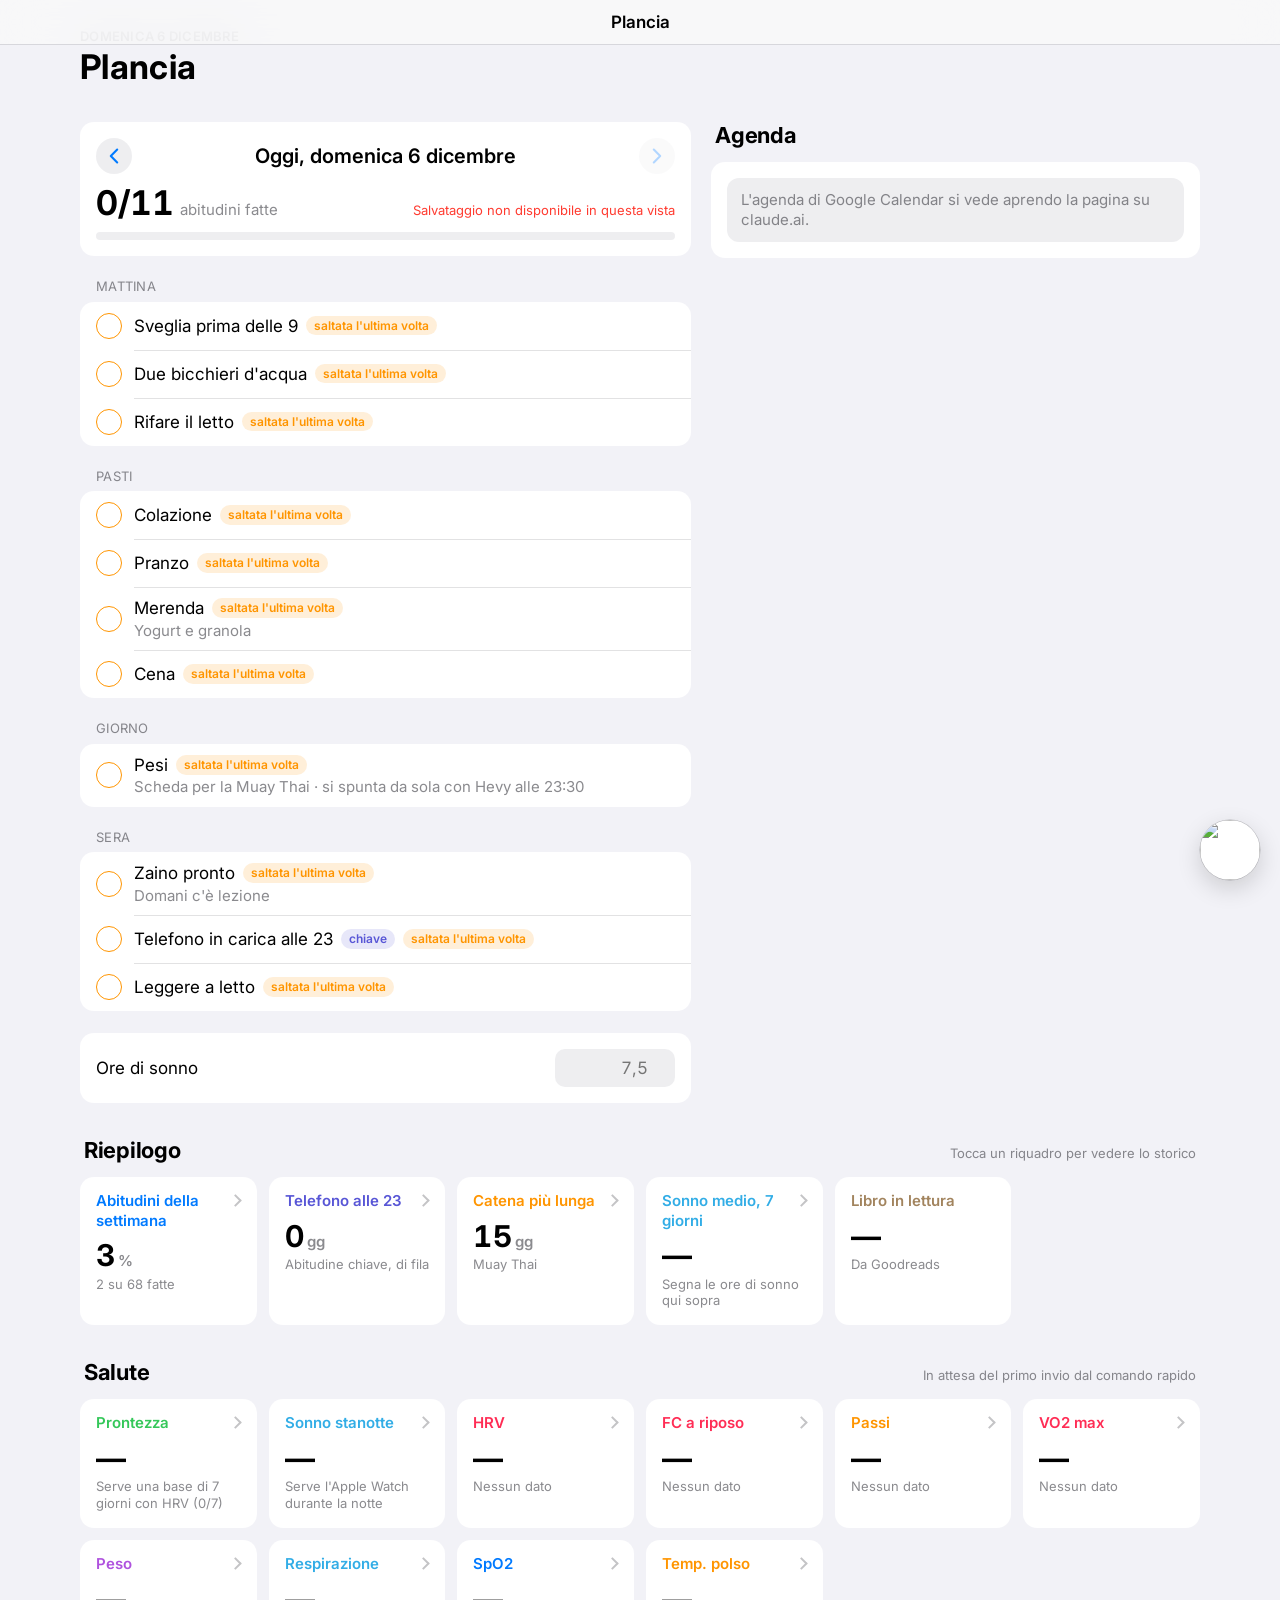
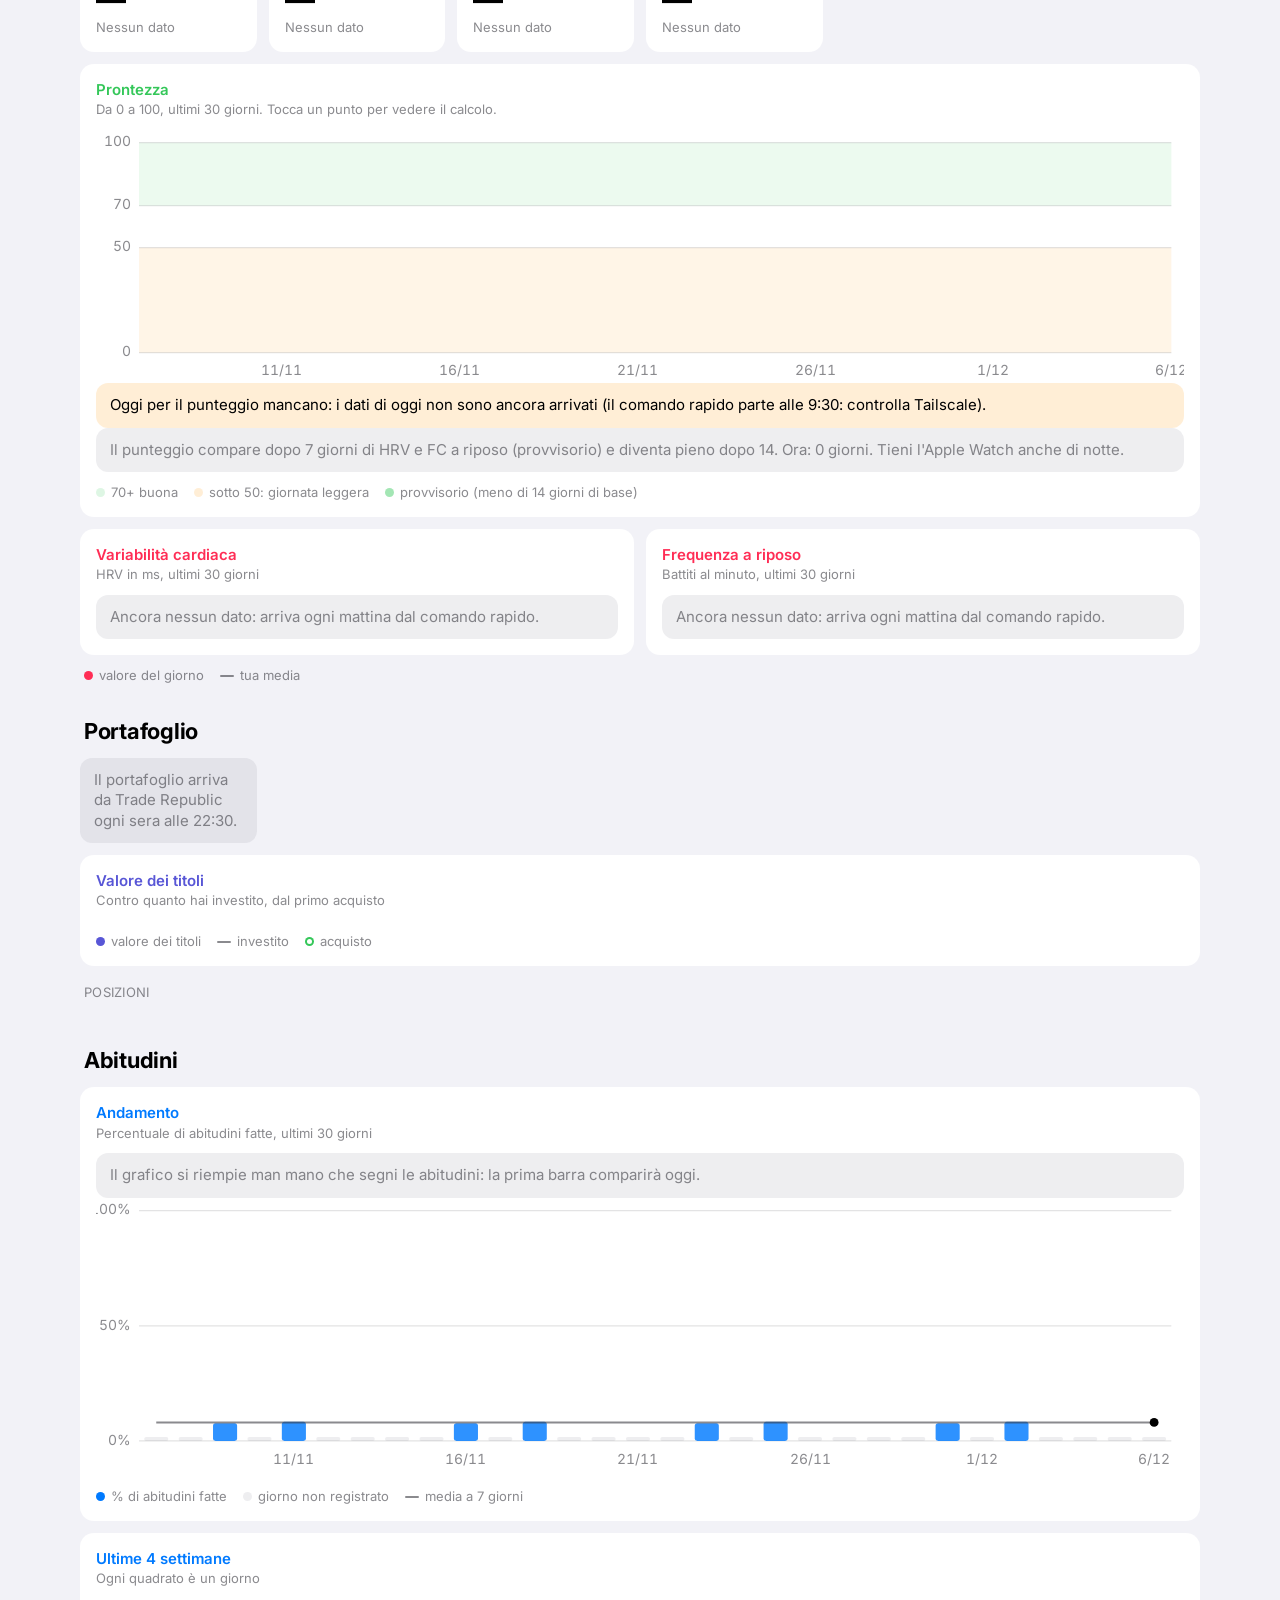
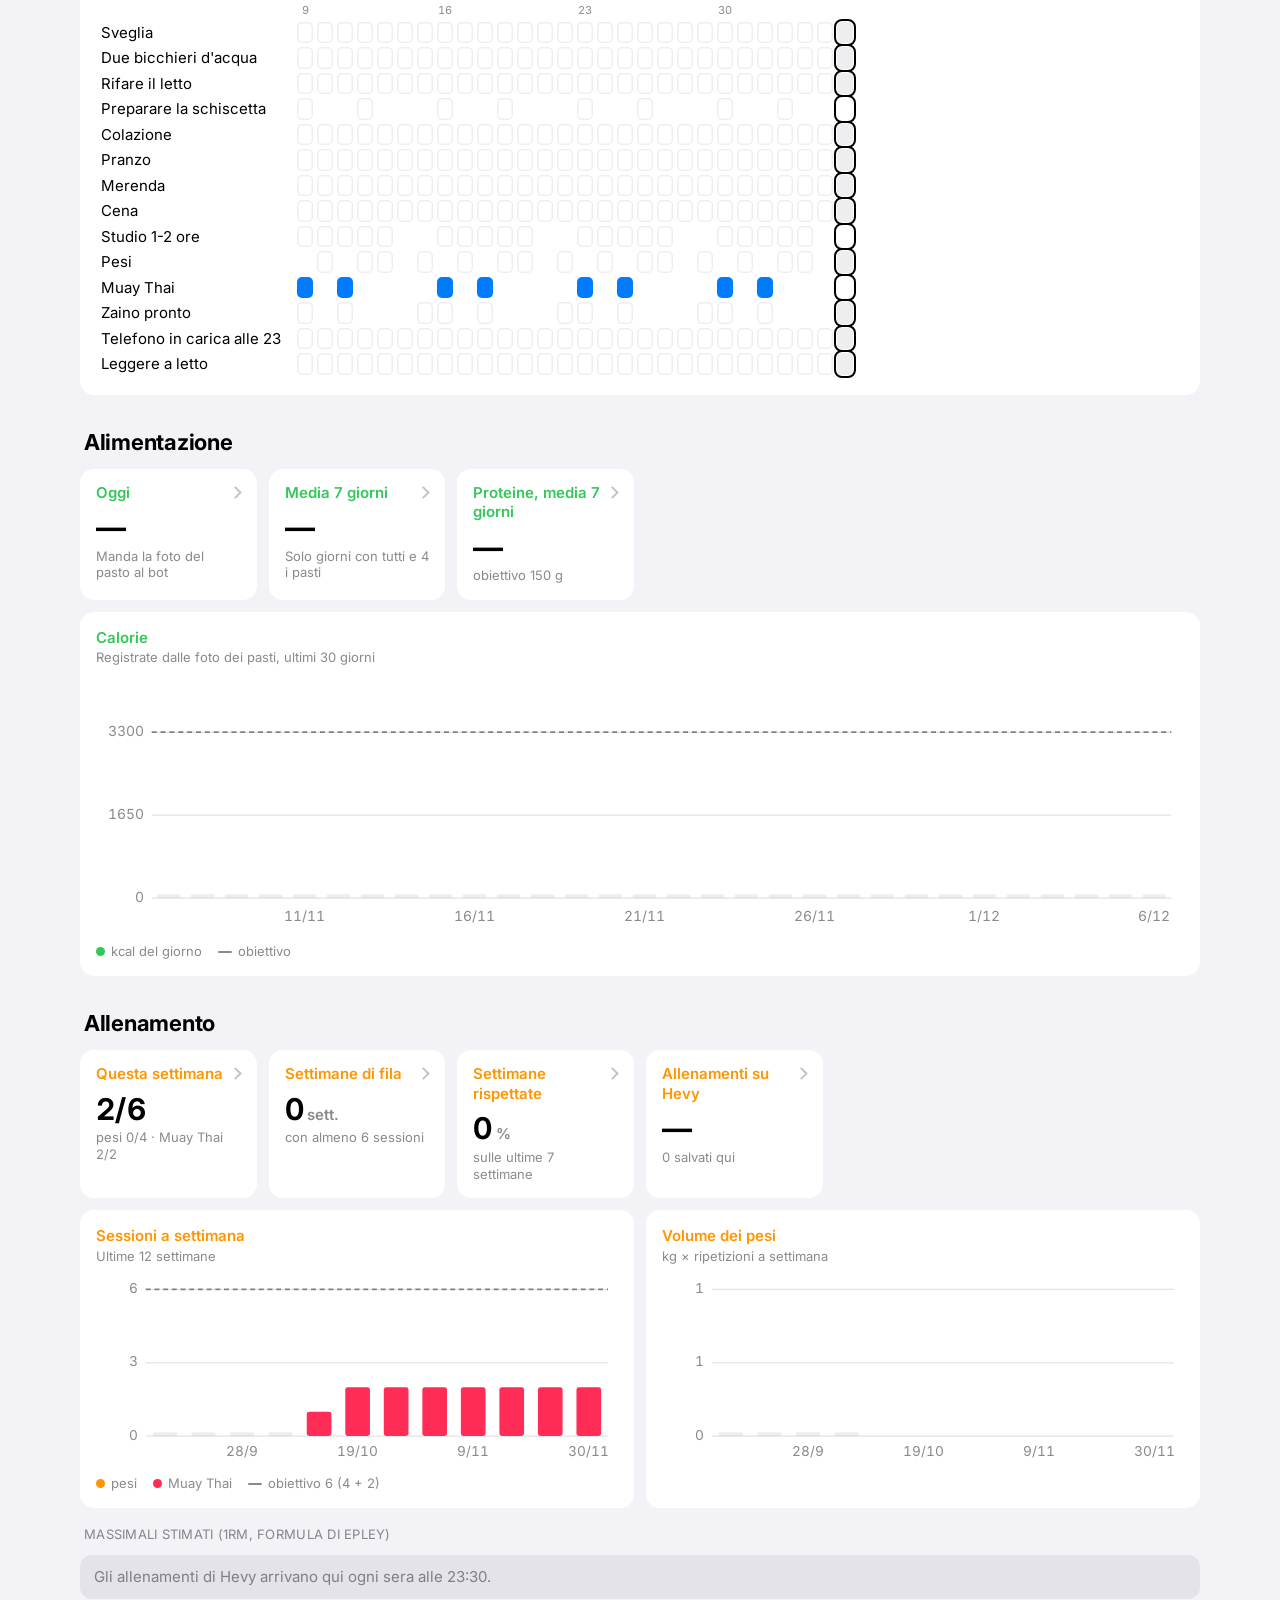
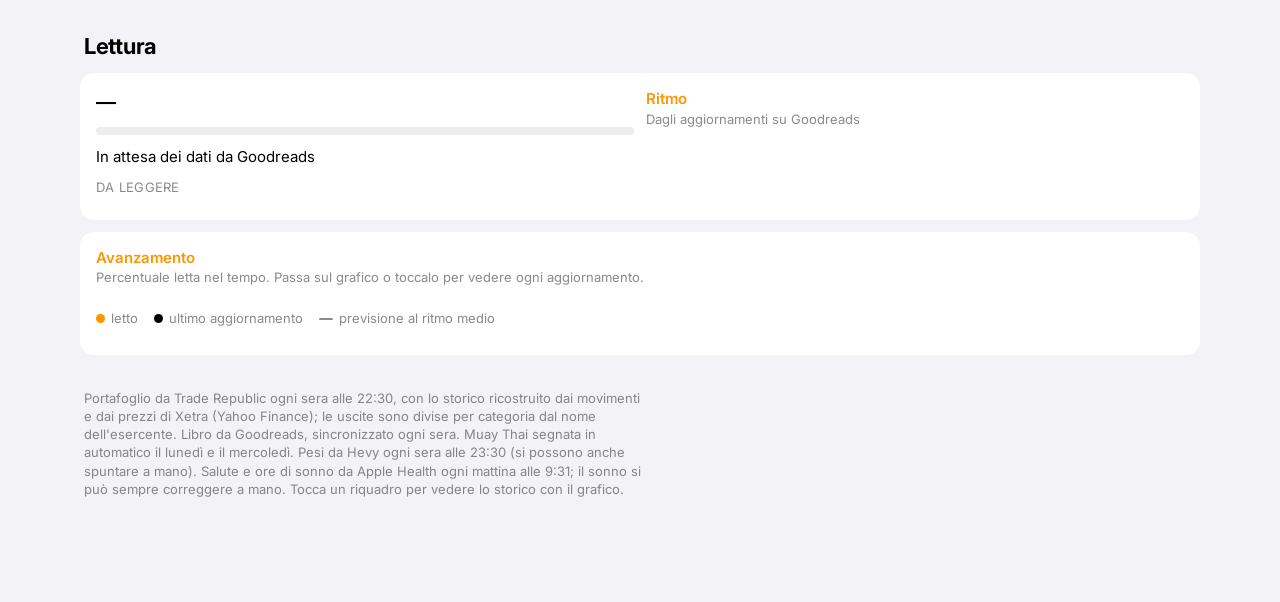
==== commit 7a6aa1cb: "Salute: respirazione, SpO2 e temperatura del polso nei riquadri, nel Recupero e nella card Malattia " ====
--- a/server/plancia-sorgente.html
+++ b/server/plancia-sorgente.html
@@ -239,8 +239,8 @@
 @media (hover:hover){.tile.tap:hover,.lift.tap:hover{background:color-mix(in srgb,var(--surface) 94%,var(--ink))}}
 .sheet-back{position:fixed;inset:0;z-index:40;background:rgba(0,0,0,.4);display:grid;place-items:center;padding:16px;animation:fade .18s ease-out}
 @keyframes fade{from{opacity:0}}
-.sheet{background:var(--surface);border-radius:20px;width:min(720px,100%);max-height:calc(100dvh - 32px);overflow:auto;padding:18px 18px 20px;display:grid;gap:14px;align-content:start;box-shadow:0 16px 48px var(--shadow);animation:sheet .22s cubic-bezier(.2,.8,.2,1)}
-@media (max-width:600px){.sheet-back{place-items:end stretch;padding:0}.sheet{border-radius:20px 20px 0 0;max-height:90dvh;padding-bottom:calc(20px + env(safe-area-inset-bottom,0px))}}
+.sheet{box-sizing:border-box;grid-template-columns:minmax(0,1fr);background:var(--surface);border-radius:20px;width:min(720px,100%);max-height:calc(100dvh - 32px);overflow-y:auto;-webkit-overflow-scrolling:touch;overscroll-behavior:contain;touch-action:pan-x pan-y;padding:18px 18px 20px;display:grid;gap:14px;align-content:start;box-shadow:0 16px 48px var(--shadow);animation:sheet .22s cubic-bezier(.2,.8,.2,1)}
+@media (max-width:600px){.sheet-back{place-items:end stretch;padding:0}.sheet{border-radius:20px 20px 0 0;max-height:90dvh;padding-bottom:calc(20px + var(--basso,env(safe-area-inset-bottom,0px)))}}
 .sheet-head{display:grid;grid-template-columns:minmax(0,1fr) 30px;gap:12px;align-items:start}
 .sheet-head h2{color:var(--accent)}
 .sheet .x{width:30px;height:30px;border-radius:50%;border:0;background:var(--fill);color:var(--muted);cursor:pointer;display:grid;place-items:center}
@@ -268,6 +268,12 @@
 #spPie .c1{fill:var(--ink);font-family:var(--f-rounded);font-size:22px;font-weight:700;font-variant-numeric:tabular-nums}
 #spPie .c2{fill:var(--muted);font-family:var(--f-text);font-size:12px}
 .sp-leg{display:grid;width:100%;min-width:0}
+/* portfolio allocation donut (same look as the spending donut) */
+#pfAlloc svg{width:200px;height:200px;display:block}
+#pfAlloc path,#pfAlloc circle.sl{transition:opacity .15s}
+@media (hover:hover){#pfAlloc svg:hover path:not(:hover){opacity:.55}}
+#pfAlloc .c1{fill:var(--ink);font-family:var(--f-rounded);font-size:22px;font-weight:700;font-variant-numeric:tabular-nums}
+#pfAlloc .c2{fill:var(--muted);font-family:var(--f-text);font-size:12px}
 .sp-row{display:grid;grid-template-columns:10px minmax(0,1fr) auto 3.2em;gap:10px;align-items:center;padding:7px 6px;border:0;background:none;
   text-align:left;cursor:pointer;border-radius:8px;font-size:var(--t-sub);width:100%;font-variant-numeric:tabular-nums}
 @media (hover:hover){.sp-row:hover{background:var(--hover)}}
@@ -379,6 +385,11 @@
         <summary><span class="sp-mhead"><b>Conti del mese</b><span class="status" id="spMonthSub">rendimento, depositi, interessi, commissioni</span></span></summary>
         <div class="calc-wrap"><div class="calc" id="pfMonth"></div></div>
       </details>
+    </div>
+    <div class="card" id="pfAllocCard" hidden>
+      <div class="card-title"><b>Come è diviso il portafoglio</b><span>Azionario, obbligazioni, oro e liquidità sul totale del conto</span></div>
+      <div class="sp-body"><div id="pfAlloc"></div><div class="sp-leg" id="pfAllocLeg"></div></div>
+      <span class="status" id="pfAllocNote"></span>
     </div>
     <div class="card">
       <div class="card-title"><b>Valore dei titoli</b><span>Contro quanto hai investito, dal primo acquisto</span></div>
@@ -681,7 +692,7 @@
   const el=document.createElement("div"); el.className="tile";
   if(cat) el.style.setProperty("--tint","var(--"+cat+")");
   el.innerHTML='<span class="eyebrow"></span><span class="v"><span class="num"></span><span class="unit"></span></span><span class="d"></span>';
-  const m=String(x.v).match(/^(.*?\d)\s?(kcal|kg|ms|bpm|gg|sett\.|h|g|%|€)$/);
+  const m=String(x.v).match(/^(.*?\d)\s?(kcal|kg|ms|bpm|gg|sett\.|h|g|%|€|°C|\/min)$/);
   el.querySelector(".num").textContent = m ? m[1] : x.v;
   el.querySelector(".unit").textContent = m ? m[2] : "";
   el.children[0].textContent=x.l; el.children[2].textContent=x.d; if(x.c) el.children[2].classList.add(x.c);
@@ -846,12 +857,14 @@
     box.appendChild(p); }
 }
 function latestHealth(f, upTo){ for(let i=0;i<60;i++){ const k=addDays(upTo,-i); const x=metric(k,f); if(x!=null && (f!=="sonno"||health[k])) return {k,x}; } return null; }
+// scarto minimo dalla media per colorare un riquadro (default: 5% della media)
+const SOGLIA = {fc_riposo:2, frequenza_respiratoria:1, spo2:1, temperatura_polso:.3};
 function vsMean(k,f,x,unit,higherIsBetter){
   const v=[]; for(let i=1;i<=30;i++){ const y=metric(addDays(k,-i),f); if(y!=null) v.push(y); }
   if(v.length<3) return {d:"la media arriva dopo qualche giorno", c:""};
   const m=v.reduce((a,b)=>a+b,0)/v.length, diff=x-m, r=Math.round(diff*10)/10;
-  const c = Math.abs(diff) < (f==="fc_riposo"?2:m*.05) ? "" : ((diff>0)===higherIsBetter ? "good" : "bad");
-  return {d:(r>0?"+":"")+r+" "+unit+" sulla media ("+(Math.round(m*10)/10)+")", c};
+  const c = Math.abs(diff) < (SOGLIA[f]??m*.05) ? "" : ((diff>0)===higherIsBetter ? "good" : "bad");
+  return {d:(r>0?"+":"")+r.toLocaleString("it-IT")+" "+unit+" sulla media ("+(Math.round(m*10)/10).toLocaleString("it-IT")+")", c};
 }
 function lineChart(id, f, fmt){
   const t=todayKey(), N=30, W=420, H=140, L=36, R=10, T=10, B=22;
@@ -879,6 +892,10 @@
   const diff=Math.round((last.x-first)*10)/10;
   return {d: diff===0 ? "Stabile negli ultimi 30 giorni" : (diff>0?"+":"")+fmtNum(diff,1)+" kg in 30 giorni", c:""};
 }
+const NOTE_METRICA = {peso:"Pesate a mano in Salute", vo2max:"Conta il trend: il Watch lo sottostima di circa 6",
+  frequenza_respiratoria:"Media della notte, respiri al minuto. Sale con malattia e fatica: conta lo scarto dalla tua media",
+  spo2:"Media della notte (Apple Watch): conta il trend, non il singolo valore",
+  temperatura_polso:"Media della notte: conta lo scarto dalla tua media, non il valore. Sale con febbre e malanni"};
 function renderHealth(){
   const k=sel, nDays=Object.keys(health).length, tiles=[];
   const ri=readinessInfo(k), r=ri&&ri.score, base=stats(baseline(addDays(k,1),"hrv"));
@@ -890,21 +907,23 @@
   if(sl&&sl.ore) tiles.push({l:"Sonno stanotte", v:sl.ore.toFixed(1)+" h", c: sl.ore>=7?"good":"bad",
     d:"profondo "+(sl.profondo||0).toFixed(1)+" h · REM "+(sl.rem||0).toFixed(1)+" h"+(sl.inizio?" · "+hhmm(sl.inizio)+"-"+hhmm(sl.fine):""), open:sleepOpen});
   else tiles.push({l:"Sonno stanotte", v:"—", d:"Serve l'Apple Watch durante la notte", open:sleepOpen});
-  const defs=[["hrv","HRV","ms",true,0],["fc_riposo","FC a riposo","bpm",false,0],["passi","Passi","",true,0],["vo2max","VO2 max","",true,1],["peso","Peso","kg",false,1]];
+  const defs=[["hrv","HRV","ms",true,0],["fc_riposo","FC a riposo","bpm",false,0],["passi","Passi","",true,0],["vo2max","VO2 max","",true,1],["peso","Peso","kg",false,1],
+    ["frequenza_respiratoria","Respirazione","/min",false,1],["spo2","SpO2","%",true,1],["temperatura_polso","Temp. polso","°C",false,1]];
   for(const [f,l,unit,better,dec] of defs){
     const last=latestHealth(f,k);
     const open={title:l, unit: f==="passi"?"passi":unit, dec, chart: f==="passi"?"bar":"line", goal: f==="passi"?8000:undefined,
-      note: f==="peso"?"Pesate a mano in Salute":f==="vo2max"?"Conta il trend: il Watch lo sottostima di circa 6":"", get:kk=>metric(kk,f)};
+      note: NOTE_METRICA[f]||"", get:kk=>metric(kk,f)};
     if(!last){ tiles.push({l, v:"—", d:"Nessun dato", open}); continue; }
     let v=last.x.toLocaleString("it-IT",{maximumFractionDigits:dec})+(unit&&f!=="passi"?" "+unit:"");
     let info = f==="passi" ? {d: last.x>=8000?"Obiettivo 8.000 raggiunto":"Obiettivo 8.000 · "+(8000-Math.round(last.x)).toLocaleString("it-IT")+" mancanti", c: last.x>=8000?"good":""}
       : f==="vo2max" ? {d:"Conta il trend: il Watch lo sottostima di circa 6", c:""}
+      : f==="spo2" ? vsMean(last.k,f,last.x,"punti",true)
       : f==="peso" ? pesoInfo(last)
       : vsMean(last.k,f,last.x,unit,better);
     if(last.k!==k) info={d:"Ultimo valore: "+fmtDate(last.k).replace(/^\S+ /,""), c:""};
     tiles.push({l, v, d:info.d, c:info.c, open});
   }
-  const cats=["green","cyan","pink","pink","orange","pink","purple"];   // Prontezza, Sonno, HRV, FC, Passi, VO2 max, Peso
+  const cats=["green","cyan","pink","pink","orange","pink","purple","cyan","blue","orange"];   // Prontezza, Sonno, HRV, FC, Passi, VO2 max, Peso, Respirazione, SpO2, Temp. polso
   const box=document.getElementById("healthTiles"); box.textContent="";
   tiles.forEach((x,i)=>box.appendChild(tileEl(x, cats[i])));
   renderReadChart(); renderReadDetail();
@@ -1154,6 +1173,37 @@
 const eur = (v, dec=0) => v==null ? "—" : v.toLocaleString("it-IT",{minimumFractionDigits:dec,maximumFractionDigits:dec})+" €";
 const segno = (v, dec=0) => v==null ? "—" : (v>0?"+":v<0?"−":"")+eur(Math.abs(v),dec);
 function pfSerie(){ const m={}; for(const s of ((pf.storico&&pf.storico.serie)||[])) m[s.d]=s; return m; }
+// allocation by asset class: shares in the "oggi" doc are classified by name (equity is the default),
+// cash is the account liquidity. Bonds are listed even at 0% so the split is always complete.
+const PF_CLASSI=[["Azionario","blue"],["Obbligazioni","green"],["Oro","orange"],["Liquidità","indigo"]];
+function pfClasse(n){ n=n||""; if(/bond|obbligaz|treasury|aggregate|govt|government|t-bill|\bbtp\b/i.test(n)) return "Obbligazioni"; if(/gold|\boro\b|commodit|silver|argento/i.test(n)) return "Oro"; return "Azionario"; }
+function renderAllocazione(o){
+  const card=document.getElementById("pfAllocCard"), box=document.getElementById("pfAlloc"), leg=document.getElementById("pfAllocLeg"), note=document.getElementById("pfAllocNote");
+  const parti={"Azionario":0,"Obbligazioni":0,"Oro":0,"Liquidità":Math.max(0,o.liquidita||0)}, nomi={"Azionario":[],"Obbligazioni":[],"Oro":[]};
+  for(const p of (o.posizioni||[])){ const c=pfClasse(p.nome); parti[c]+=p.valore||0; nomi[c].push(p.nome.replace(/\s*\((Acc|Dist)\)\s*$/,"")); }
+  const tot=Object.values(parti).reduce((a,b)=>a+b,0);
+  card.hidden=!(tot>0); box.textContent=""; leg.textContent=""; note.textContent="";
+  if(!(tot>0)) return;
+  const list=PF_CLASSI.map(([nome,col])=>({nome,tot:parti[nome],col:"var(--"+col+")"}));
+  const S=200, c=S/2, r=78, w=28, vis=list.filter(k=>k.tot>0);
+  const svg=svgEl("svg",{viewBox:`0 0 ${S} ${S}`,role:"img","aria-label":"Come è diviso il portafoglio"});
+  let a=-Math.PI/2;
+  for(const k of vis){
+    const f=k.tot/tot, e=a+f*2*Math.PI, gap=vis.length>1 ? Math.min(.012, f*Math.PI*.3) : 0;
+    let el;
+    if(f>.9999) el=svgEl("circle",{cx:c,cy:c,r,fill:"none",stroke:k.col,"stroke-width":w,class:"sl"});
+    else { const s0=a+gap, s1=e-gap, P=t=>(c+r*Math.cos(t)).toFixed(2)+" "+(c+r*Math.sin(t)).toFixed(2);
+      el=svgEl("path",{d:`M ${P(s0)} A ${r} ${r} 0 ${s1-s0>Math.PI?1:0} 1 ${P(s1)}`,fill:"none",stroke:k.col,"stroke-width":w}); }
+    const ti=svgEl("title",{}); ti.textContent=k.nome+": "+eur(k.tot,2)+" ("+fmtNum(f*100,1)+"%)"; el.appendChild(ti);
+    svg.appendChild(el); a=e;
+  }
+  const t1=svgEl("text",{x:c,y:c+4,"text-anchor":"middle",class:"c1"}); t1.textContent=eur(tot);
+  const t2=svgEl("text",{x:c,y:c+22,"text-anchor":"middle",class:"c2"}); t2.textContent="totale";
+  svg.append(t1,t2); box.appendChild(svg);
+  for(const k of list) leg.appendChild(spRow(k, tot, null));
+  const det=["Azionario","Obbligazioni","Oro"].filter(n=>nomi[n].length).map(n=>n+": "+nomi[n].join(", "));
+  note.textContent=det.join(" · ");
+}
 function renderPortafoglio(){
   const o=pf.oggi, tb=document.getElementById("pfTiles"); tb.textContent="";
   const sync=document.getElementById("pfSync");
@@ -1178,6 +1228,7 @@
   const nc=document.getElementById("pfNoteCard");
   nc.hidden=!o.analisi;
   if(o.analisi){ document.getElementById("pfNote").textContent=o.analisi; document.getElementById("pfNoteDate").textContent=fmtDate(o.data); }
+  renderAllocazione(o);
   // chart: securities value vs invested, from the first purchase
   const box=document.getElementById("pfChart"); box.textContent="";
   const pts=keys.filter(k=>k>=first).map(k=>S[k]);
@@ -1346,9 +1397,11 @@
   el.children[3].textContent=tot? fmtNum(k.tot/tot*100,0)+"%" : "";
   return el;
 }
+// iOS: in the iframe dvh is unreliable, so the sheet gets a height in px from the real screen (as in Pacchi)
+function fitSheet(id){ const s=document.getElementById(id).querySelector(".sheet"), h=(window.visualViewport?.height||innerHeight); s.style.maxHeight=Math.round(innerWidth<=600 ? h*0.9 : h-32)+"px"; s.scrollTop=0; }
 function openSpese(cat){
   spOpenCat=cat||null;
-  document.getElementById("spBack").hidden=false; document.body.style.overflow="hidden";
+  document.getElementById("spBack").hidden=false; document.body.style.overflow="hidden"; fitSheet("spBack");
   renderSpSheet(); document.getElementById("spClose").focus();
 }
 function closeSpese(){ document.getElementById("spBack").hidden=true; document.body.style.overflow=""; }
@@ -1390,7 +1443,7 @@
 function firstKey(){ let f=START; for(const k of Object.keys(health)) if(k<f) f=k; for(const w of Object.values(gym)) if(w&&w.data&&w.data<f) f=w.data; return f; }
 function openDetail(spec){
   detail={spec, period: spec.kind==="week"?"12":"30", selK:null};
-  document.getElementById("detailBack").hidden=false; document.body.style.overflow="hidden";
+  document.getElementById("detailBack").hidden=false; document.body.style.overflow="hidden"; fitSheet("detailBack");
   renderDetail(); document.getElementById("detailClose").focus();
 }
 function closeDetail(){ detail=null; document.getElementById("detailBack").hidden=true; document.body.style.overflow=""; }
@@ -1576,6 +1629,10 @@
   document.addEventListener("keydown", e=>{ if(e.key==="Escape" && !panel.hidden){ set(false); fab.focus(); } });
   document.addEventListener("click", e=>{ if(!panel.hidden && !panel.contains(e.target) && !fab.contains(e.target)) set(false); });
 })();
+// the app tells how much of the bottom its floating tab bar covers, so sheets keep their last lines above it
+addEventListener("message", e=>{ if(e.origin===location.origin && e.data && e.data.tipo==="spazio") document.documentElement.style.setProperty("--basso", Math.max(0, Math.round(e.data.basso||0))+"px"); });
+// the Plancia is one iframe for every tab: switching tab only changes the #, so open sheets and panels are closed by hand
+addEventListener("hashchange", ()=>{ if(!document.getElementById("detailBack").hidden) closeDetail(); if(!document.getElementById("spBack").hidden) closeSpese(); const p=document.getElementById("botPanel"); if(!p.hidden){ p.hidden=true; document.getElementById("botFab").setAttribute("aria-expanded","false"); } });
 // compact navigation bar once the large title has scrolled away, as in iOS
 try{
   const nav=document.getElementById("navbar");
